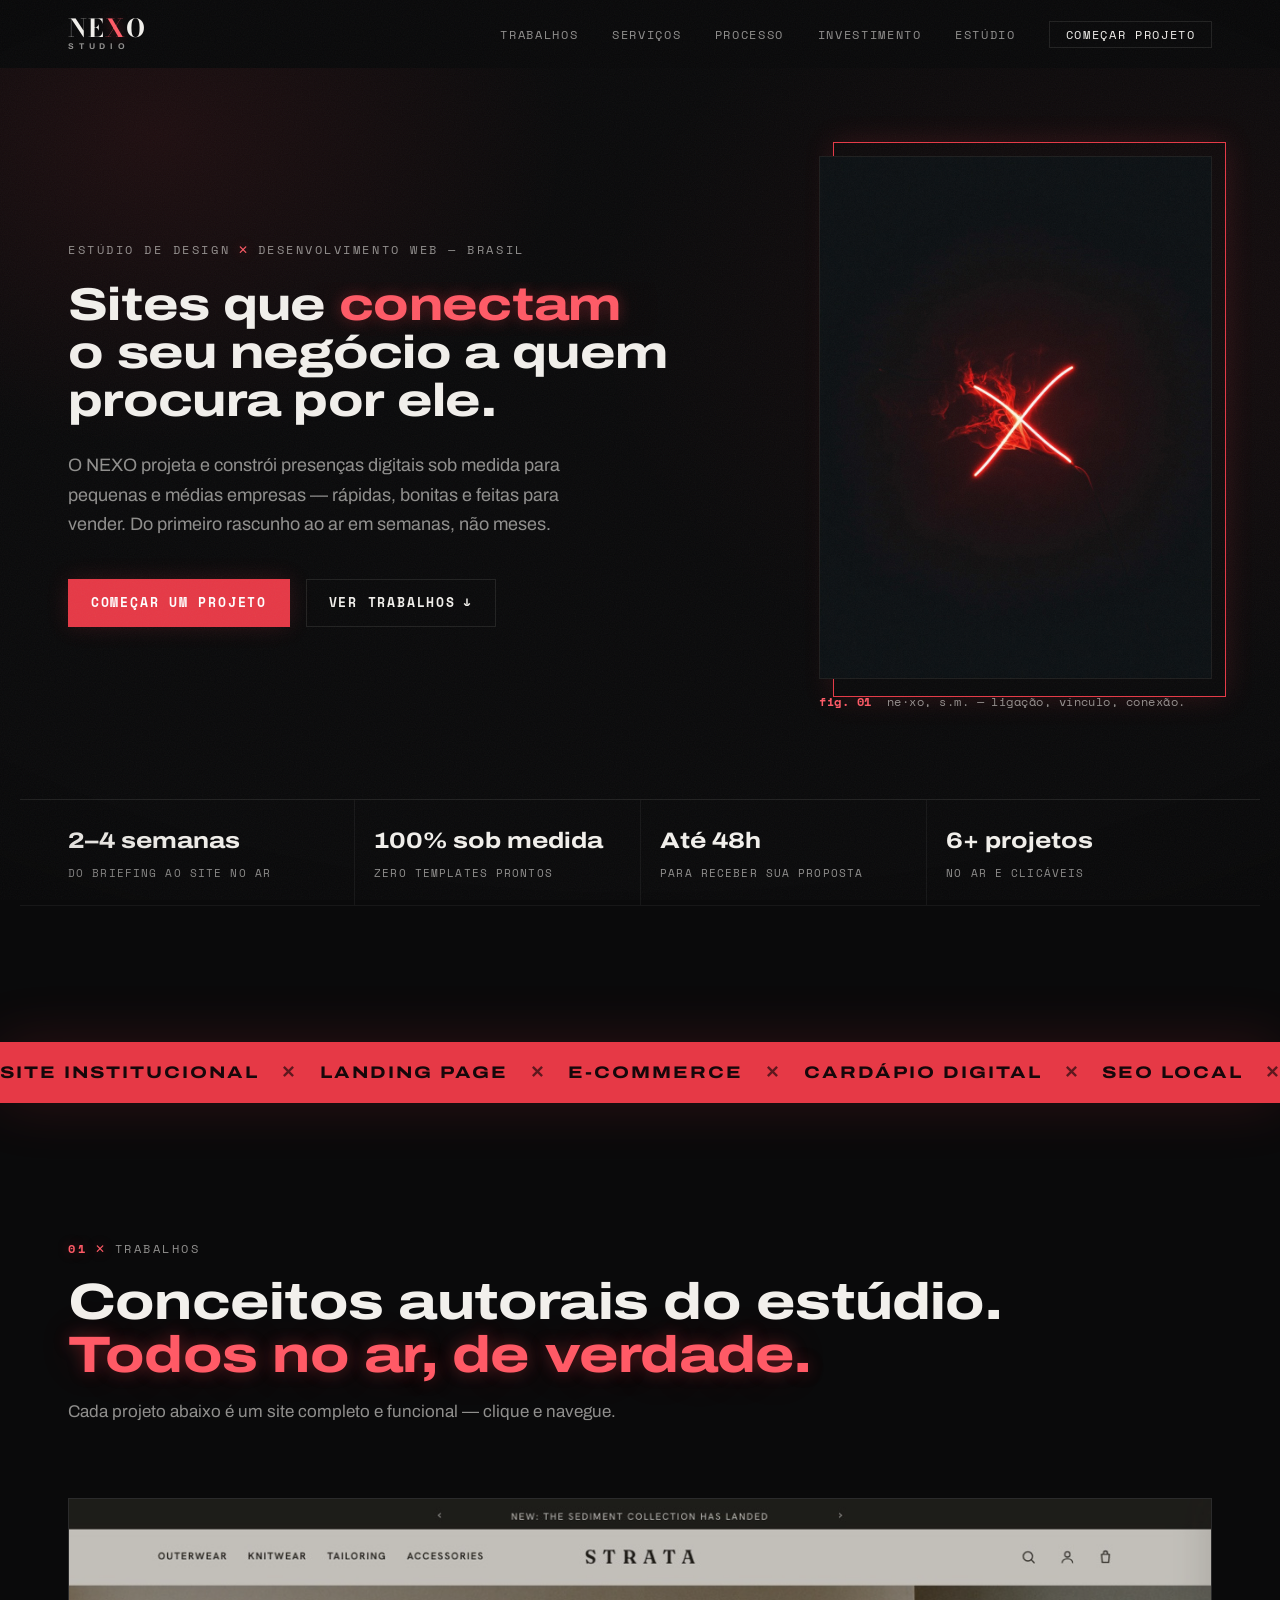
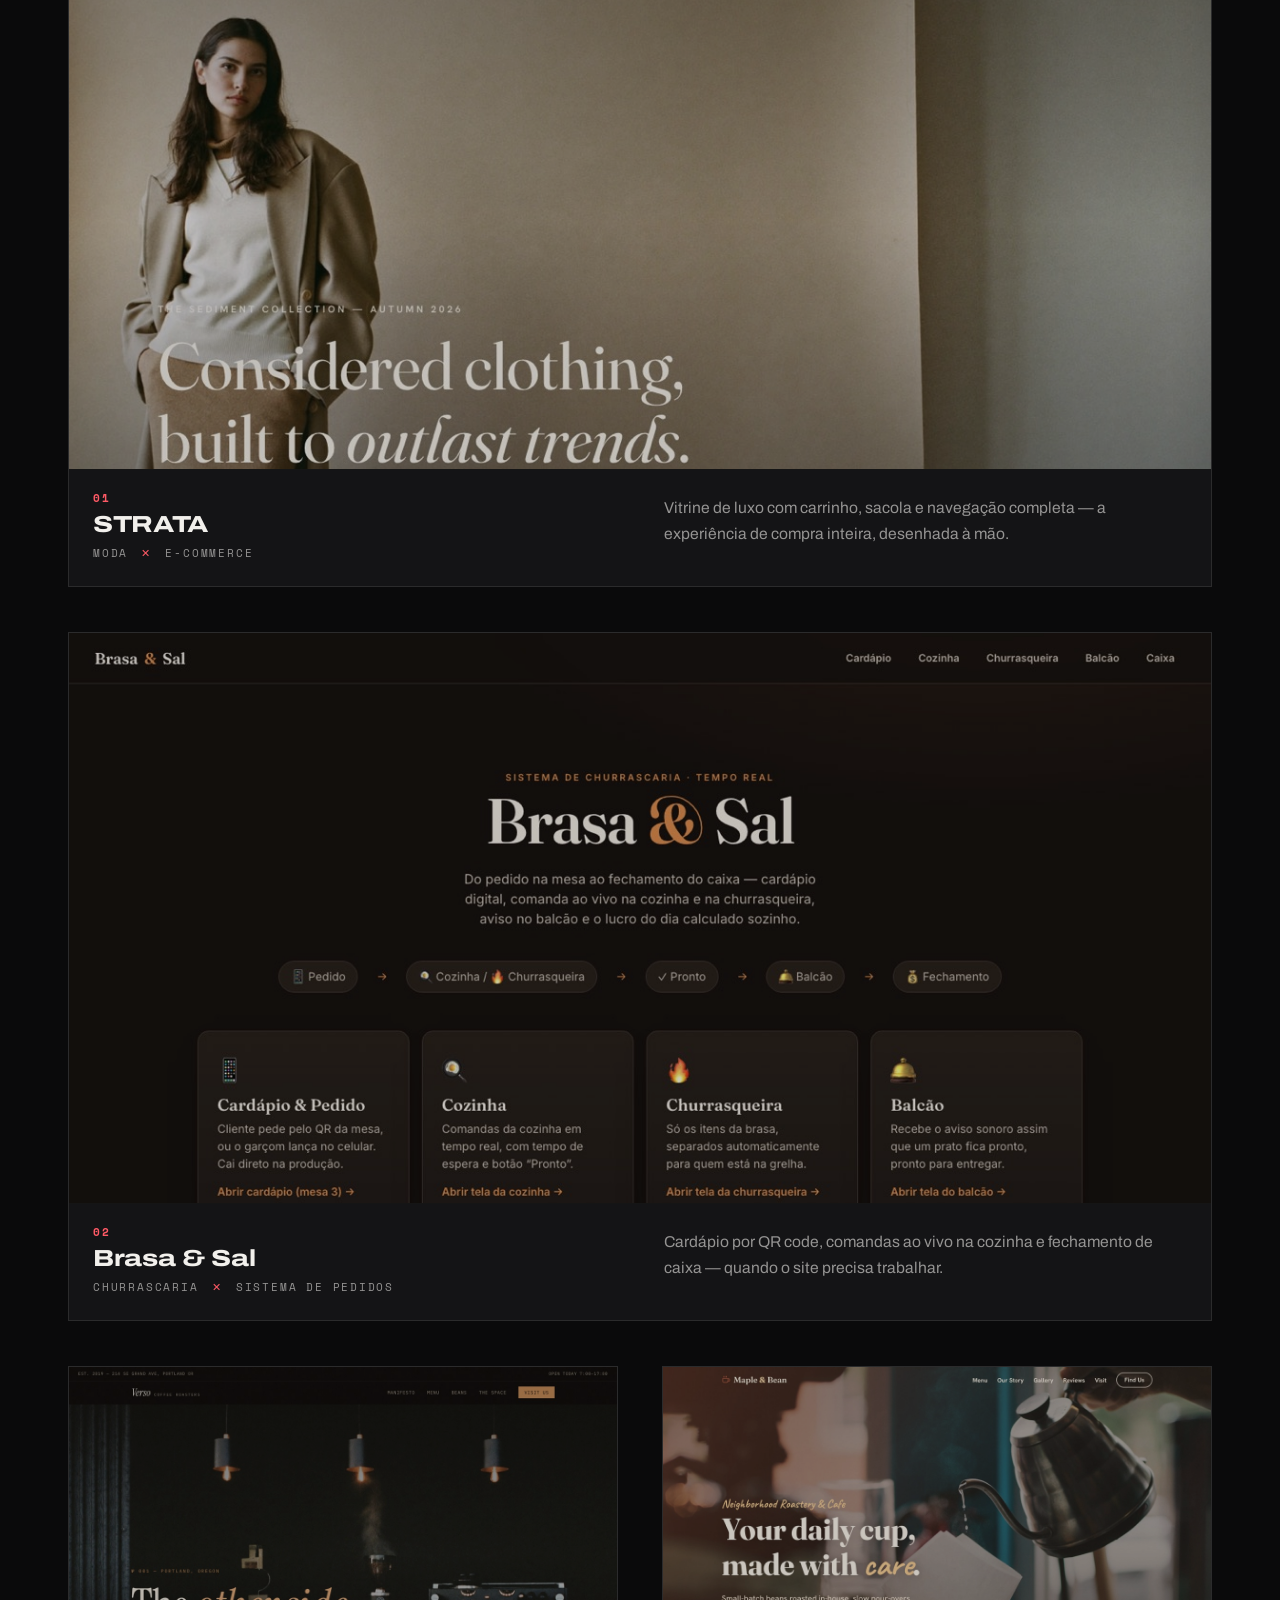
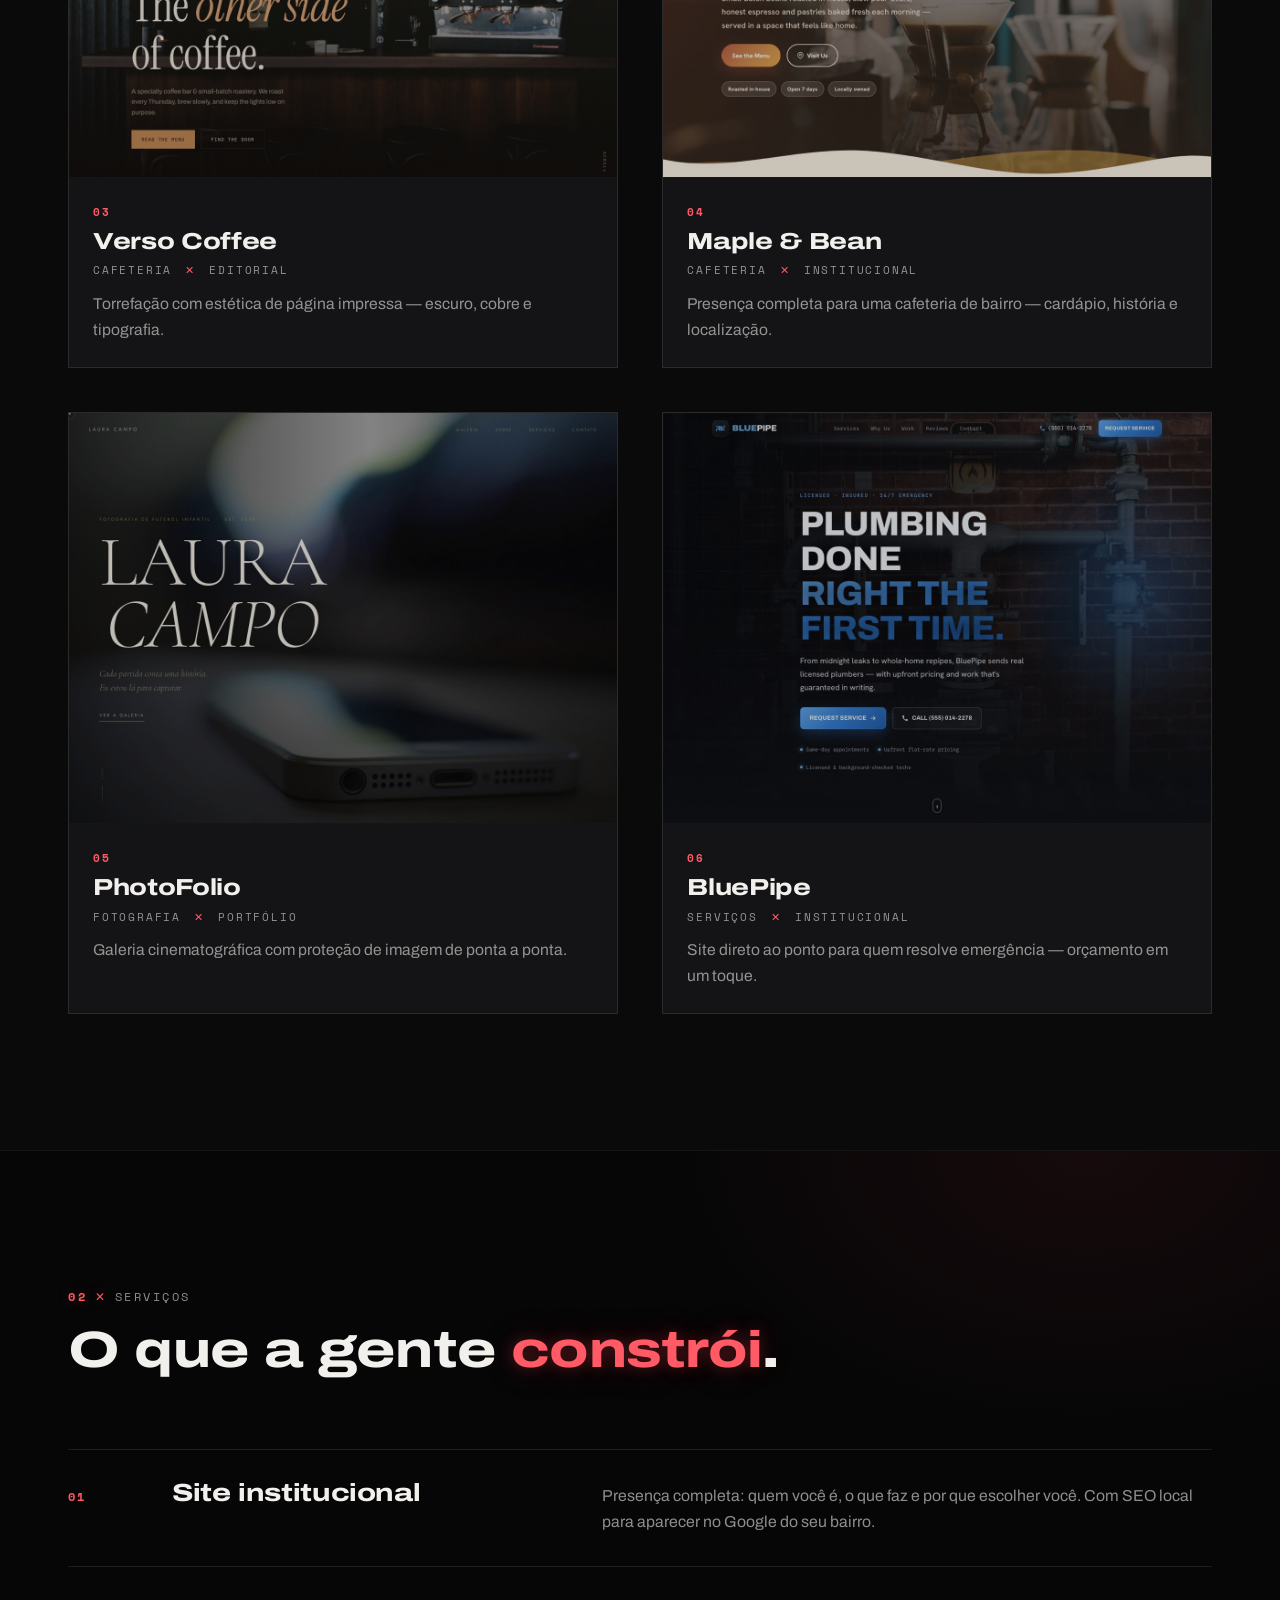
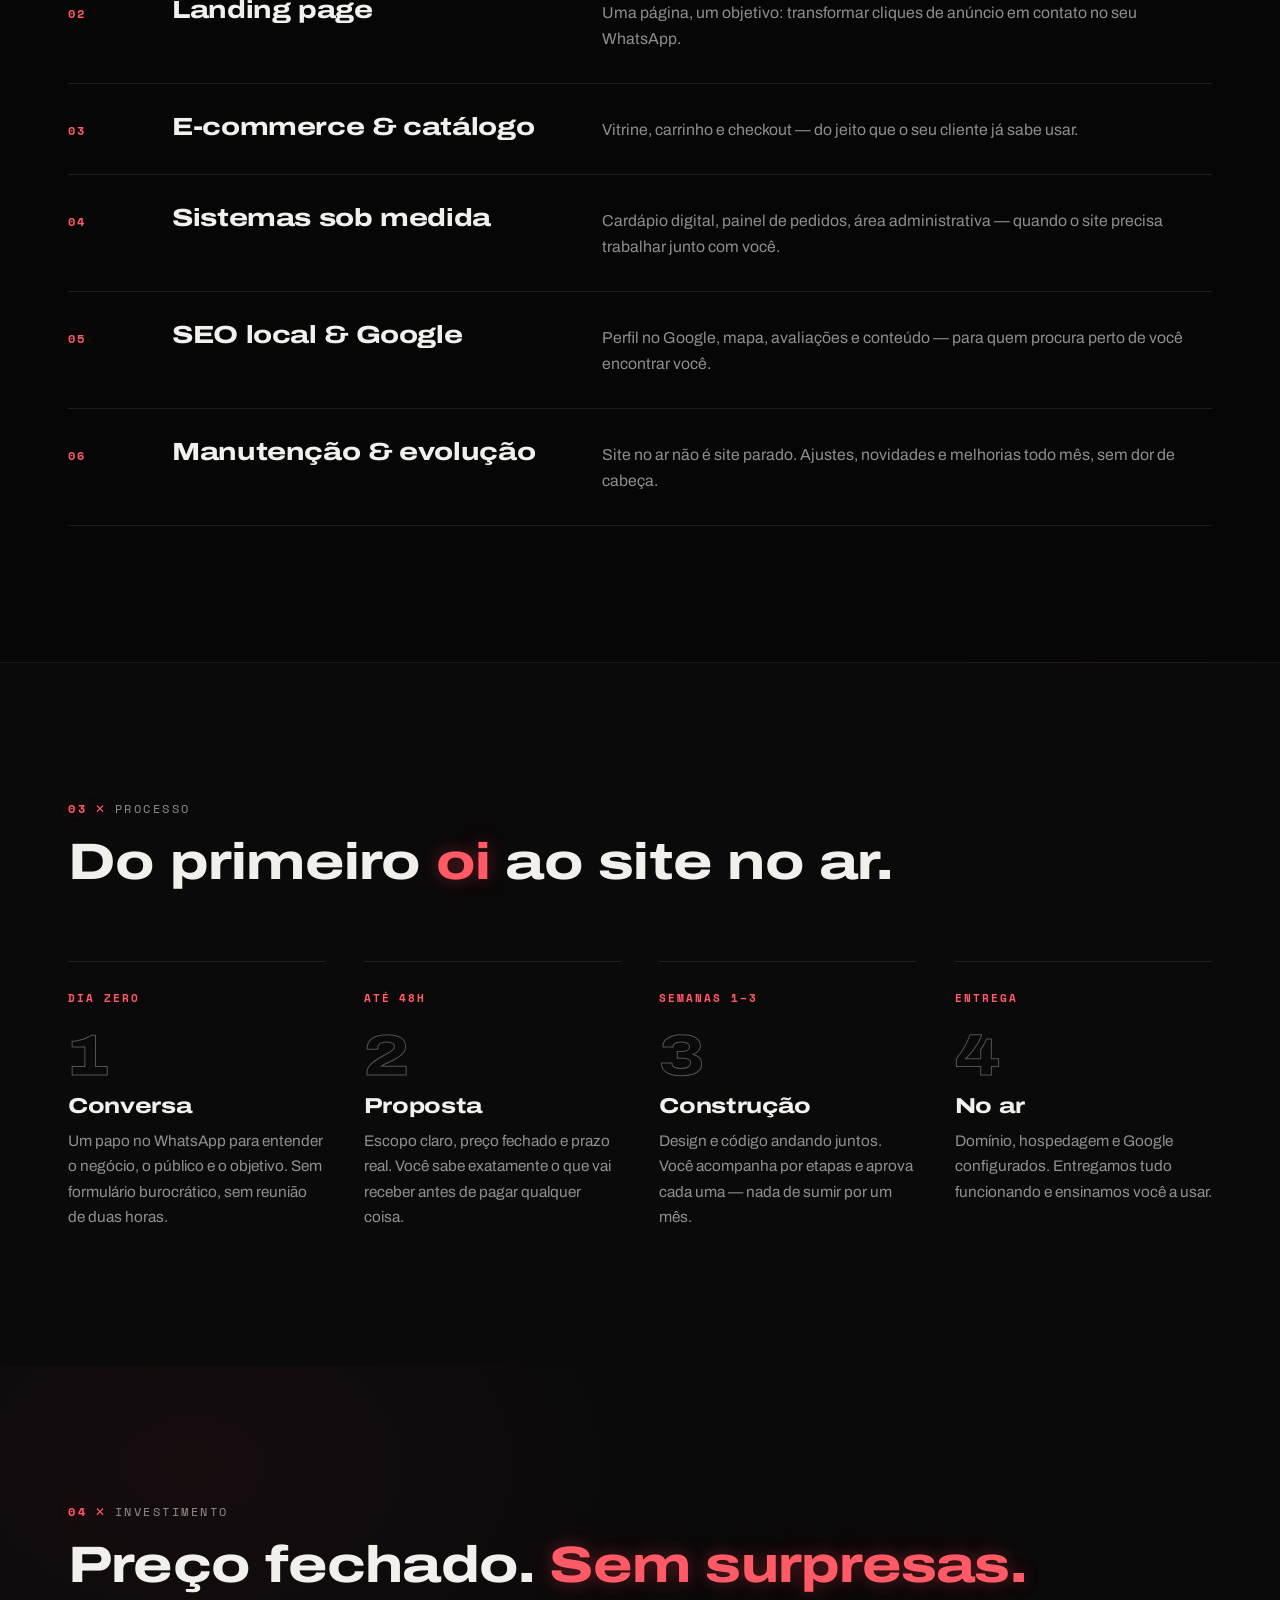
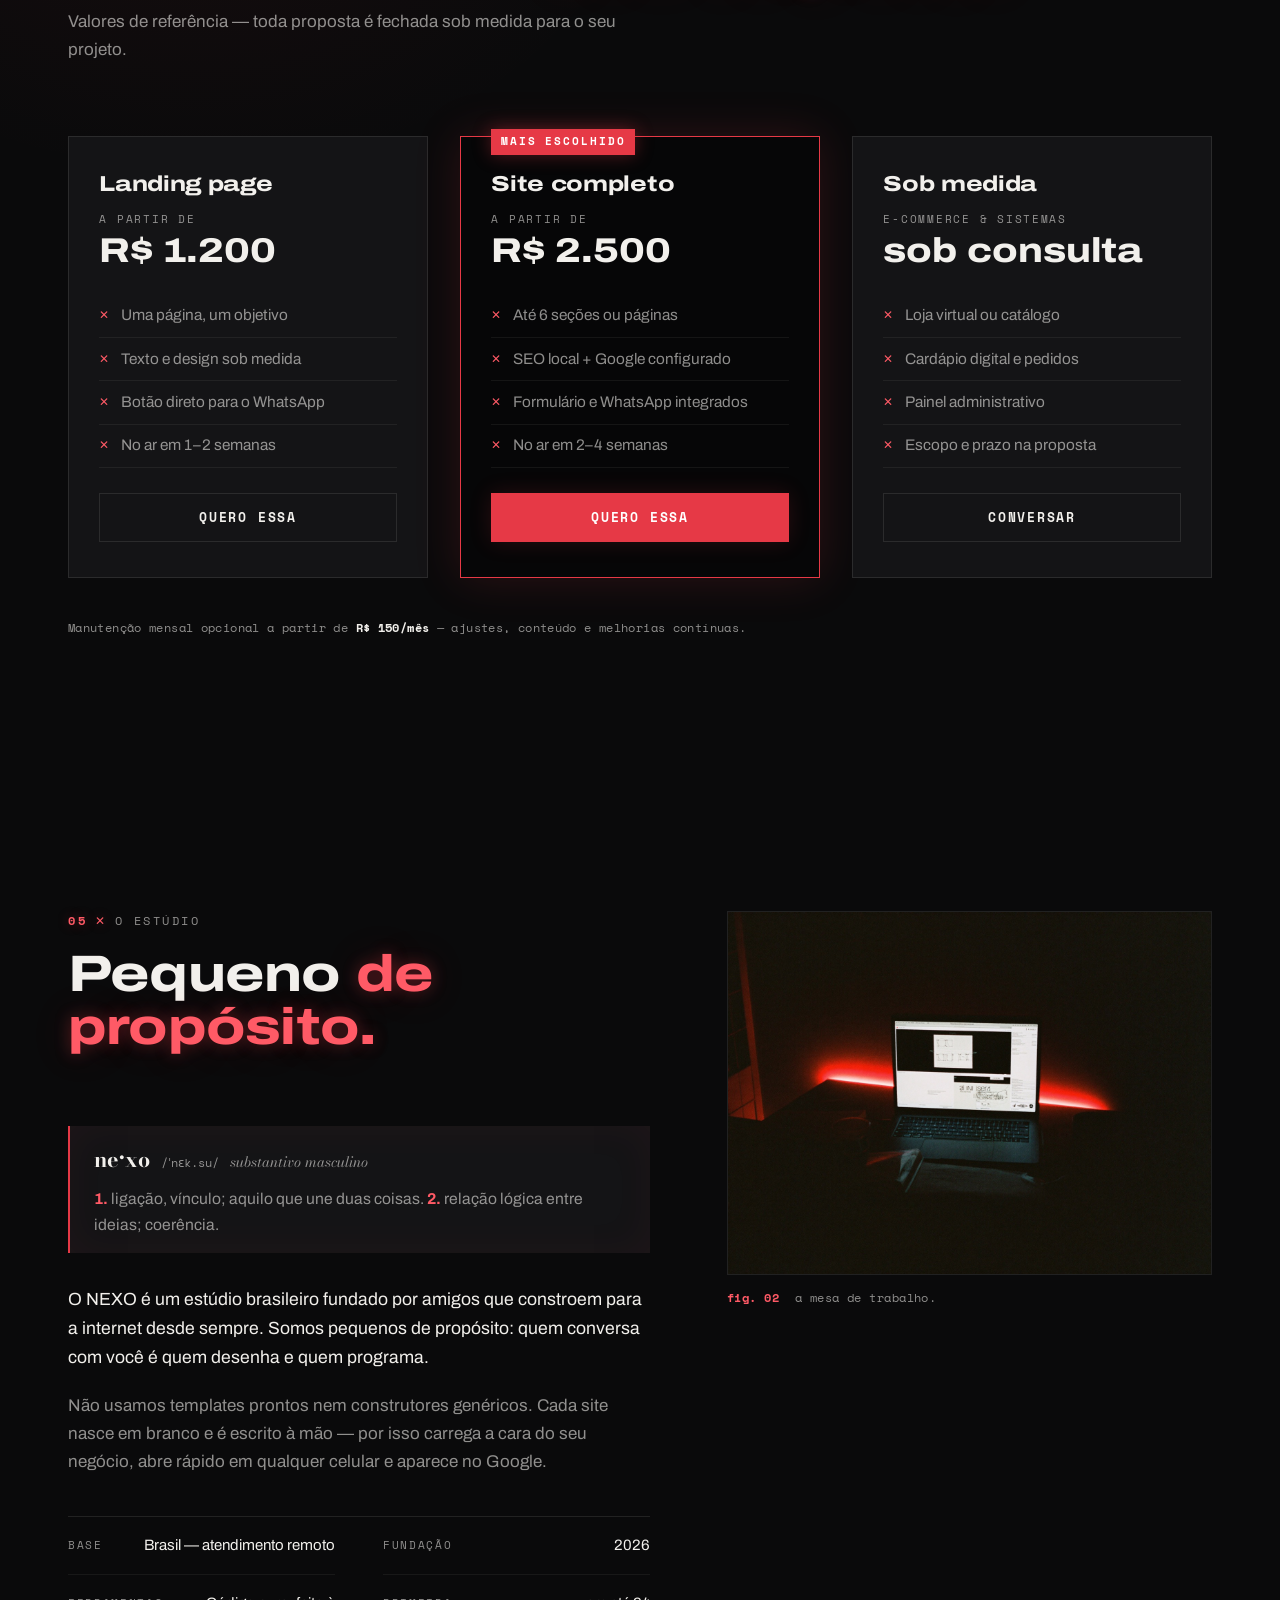
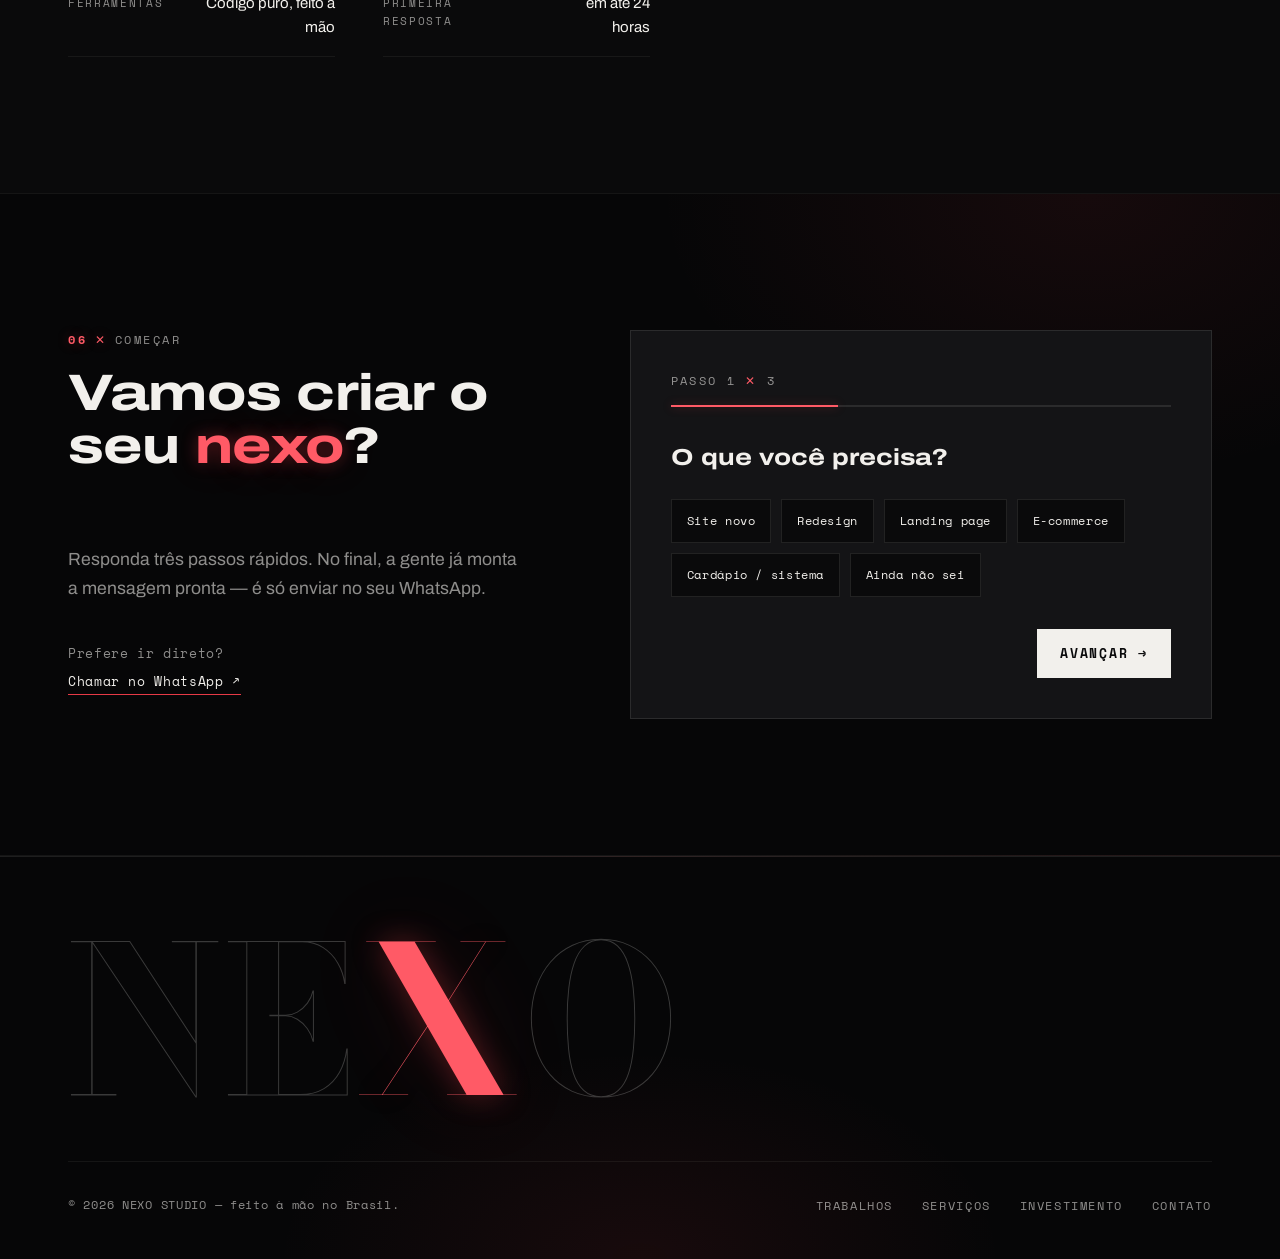
==== index.html @ 76b7eacf "Redesign: estúdio escuro cinematográfico Nova direção visual (feedback do sócio): sala escura onde o" ====
<!DOCTYPE html>
<html lang="pt-BR">
<head>
  <meta charset="UTF-8">
  <meta name="viewport" content="width=device-width, initial-scale=1.0">
  <title>NEXO STUDIO — Design &amp; Desenvolvimento Web sob medida</title>
  <meta name="description" content="O NEXO é um estúdio brasileiro de design e desenvolvimento web. Sites institucionais, landing pages, e-commerce e sistemas sob medida — rápidos, bonitos e feitos para vender.">
  <meta name="author" content="NEXO STUDIO">
  <meta name="robots" content="index, follow">
  <meta name="theme-color" content="#0a0a0b">
  <link rel="canonical" href="https://caiomsi.github.io/NEXO-Studio/">

  <!-- Open Graph -->
  <meta property="og:type" content="website">
  <meta property="og:site_name" content="NEXO STUDIO">
  <meta property="og:locale" content="pt_BR">
  <meta property="og:title" content="NEXO STUDIO — Design &amp; Desenvolvimento Web sob medida">
  <meta property="og:description" content="Sites que conectam o seu negócio a quem procura por ele. Institucional, landing pages, e-commerce e sistemas — do rascunho ao ar em semanas.">
  <meta property="og:url" content="https://caiomsi.github.io/NEXO-Studio/">
  <meta property="og:image" content="https://caiomsi.github.io/NEXO-Studio/images/nexo-og.jpg">
  <meta property="og:image:alt" content="NEXO STUDIO — wordmark com X vermelho luminoso sobre fundo preto">

  <!-- Twitter -->
  <meta name="twitter:card" content="summary_large_image">
  <meta name="twitter:title" content="NEXO STUDIO — Design &amp; Desenvolvimento Web sob medida">
  <meta name="twitter:description" content="Sites que conectam o seu negócio a quem procura por ele.">
  <meta name="twitter:image" content="https://caiomsi.github.io/NEXO-Studio/images/nexo-og.jpg">

  <link rel="icon" type="image/svg+xml" href="favicon.svg">

  <!-- Fonts: Archivo variável (display expandido + texto) + Space Mono (kickers) + Bodoni Moda (só a marca, ecoa o logo) -->
  <link rel="preconnect" href="https://fonts.googleapis.com">
  <link rel="preconnect" href="https://fonts.gstatic.com" crossorigin>
  <link href="https://fonts.googleapis.com/css2?family=Archivo:wdth,wght@62..125,300..800&family=Bodoni+Moda:ital,opsz,wght@0,6..96,700;1,6..96,700&family=Space+Mono:wght@400;700&display=swap" rel="stylesheet">

  <link rel="stylesheet" href="css/style.css">

  <script type="application/ld+json">
  {
    "@context": "https://schema.org",
    "@type": "ProfessionalService",
    "name": "NEXO STUDIO",
    "description": "Estúdio brasileiro de design e desenvolvimento web: sites institucionais, landing pages, e-commerce e sistemas sob medida.",
    "url": "https://caiomsi.github.io/NEXO-Studio/",
    "image": "https://caiomsi.github.io/NEXO-Studio/images/nexo-og.jpg",
    "areaServed": { "@type": "Country", "name": "Brasil" },
    "serviceType": ["Web design", "Desenvolvimento de sites", "Landing pages", "E-commerce", "SEO local"],
    "priceRange": "R$",
    "inLanguage": "pt-BR",
    "foundingDate": "2026"
  }
  </script>
</head>
<body id="top">

  <!-- ══════════ NAV ══════════ -->
  <header class="nav" id="nav">
    <div class="nav-inner">
      <a class="brand" href="#top" aria-label="NEXO STUDIO — voltar ao início">
        <span class="brand-word">NE<em>X</em>O</span>
        <span class="brand-sub">STUDIO</span>
      </a>
      <nav aria-label="Navegação principal">
        <button class="nav-toggle" id="nav-toggle" aria-expanded="false" aria-controls="nav-links" aria-label="Abrir menu">
          <span></span><span></span>
        </button>
        <ul class="nav-links" id="nav-links">
          <li><a href="#trabalhos">Trabalhos</a></li>
          <li><a href="#servicos">Serviços</a></li>
          <li><a href="#processo">Processo</a></li>
          <li><a href="#investimento">Investimento</a></li>
          <li><a href="#estudio">Estúdio</a></li>
          <li><a class="nav-cta" href="#contato">Começar projeto</a></li>
        </ul>
      </nav>
    </div>
  </header>

  <main>

    <!-- ══════════ HERO ══════════ -->
    <section class="hero">
      <div class="container hero-grid">
        <div class="hero-copy">
          <p class="kicker anim-kicker">Estúdio de design <span class="x">✕</span> desenvolvimento web — Brasil</p>
          <h1 class="hero-title">
            <span class="ht-line"><span class="ht-inner">Sites que <em class="hl">conectam</em></span></span>
            <span class="ht-line"><span class="ht-inner">o seu negócio a quem</span></span>
            <span class="ht-line"><span class="ht-inner">procura por ele.</span></span>
          </h1>
          <p class="hero-sub anim-rise">O NEXO projeta e constrói presenças digitais sob medida para pequenas e médias empresas — rápidas, bonitas e feitas para vender. Do primeiro rascunho ao ar em semanas, não meses.</p>
          <div class="hero-actions anim-rise anim-rise-2">
            <a class="btn btn-red" href="#contato">Começar um projeto</a>
            <a class="btn btn-ghost" href="#trabalhos">Ver trabalhos<span class="arr" aria-hidden="true">↓</span></a>
          </div>
        </div>
        <figure class="hero-fig" id="hero-fig">
          <img src="images/nexo-x-neon-escuro.jpg" alt="Dois filamentos de luz vermelha cruzados formando um X na escuridão" width="900" height="1200" fetchpriority="high">
          <figcaption><span class="fig-tag">fig. 01</span> ne·xo, s.m. — ligação, vínculo, conexão.</figcaption>
        </figure>
      </div>

      <dl class="spec container">
        <div><dt>2–4 semanas</dt><dd>do briefing ao site no ar</dd></div>
        <div><dt>100% sob medida</dt><dd>zero templates prontos</dd></div>
        <div><dt>Até 48h</dt><dd>para receber sua proposta</dd></div>
        <div><dt>6+ projetos</dt><dd>no ar e clicáveis</dd></div>
      </dl>
    </section>

    <!-- ══════════ MARQUEE ══════════ -->
    <div class="marquee" aria-hidden="true">
      <div class="marquee-track">
        <span>Site institucional <i>✕</i> Landing page <i>✕</i> E-commerce <i>✕</i> Cardápio digital <i>✕</i> SEO local <i>✕</i> Manutenção <i>✕</i> </span><span>Site institucional <i>✕</i> Landing page <i>✕</i> E-commerce <i>✕</i> Cardápio digital <i>✕</i> SEO local <i>✕</i> Manutenção <i>✕</i> </span>
      </div>
    </div>

    <!-- ══════════ 01 TRABALHOS ══════════ -->
    <section class="section" id="trabalhos">
      <div class="container">
        <header class="section-head reveal">
          <p class="kicker"><span class="k-num">01</span><span class="x">✕</span>Trabalhos</p>
          <h2>Conceitos autorais do estúdio.<br><em>Todos no ar, de verdade.</em></h2>
          <p class="section-sub">Cada projeto abaixo é um site completo e funcional — clique e navegue.</p>
        </header>

        <div class="work-grid">
          <a class="work-card is-wide reveal" href="https://caiomsi.github.io/STRATA/" target="_blank" rel="noopener">
            <figure><img src="images/work-strata.jpg" alt="Home do e-commerce STRATA: moda em tons de osso e areia" width="1200" height="900" loading="lazy"></figure>
            <div class="work-meta">
              <span class="work-idx">01</span>
              <h3>STRATA</h3>
              <p class="work-cat">Moda <i>✕</i> E-commerce</p>
              <p class="work-desc">Vitrine de luxo com carrinho, sacola e navegação completa — a experiência de compra inteira, desenhada à mão.</p>
              <span class="work-go" aria-hidden="true">Visitar ↗</span>
            </div>
          </a>

          <a class="work-card is-wide reveal" href="https://caiomsi.github.io/Brasa-e-Sal/" target="_blank" rel="noopener">
            <figure><img src="images/work-brasa-e-sal.jpg" alt="Sistema Brasa &amp; Sal: cardápio digital e painéis de cozinha em tempo real" width="1200" height="900" loading="lazy"></figure>
            <div class="work-meta">
              <span class="work-idx">02</span>
              <h3>Brasa &amp; Sal</h3>
              <p class="work-cat">Churrascaria <i>✕</i> Sistema de pedidos</p>
              <p class="work-desc">Cardápio por QR code, comandas ao vivo na cozinha e fechamento de caixa — quando o site precisa trabalhar.</p>
              <span class="work-go" aria-hidden="true">Visitar ↗</span>
            </div>
          </a>

          <a class="work-card reveal" href="https://caiomsi.github.io/Verso-Coffee/" target="_blank" rel="noopener">
            <figure><img src="images/work-verso-coffee.jpg" alt="Site editorial escuro da torrefação Verso Coffee" width="1200" height="900" loading="lazy"></figure>
            <div class="work-meta">
              <span class="work-idx">03</span>
              <h3>Verso Coffee</h3>
              <p class="work-cat">Cafeteria <i>✕</i> Editorial</p>
              <p class="work-desc">Torrefação com estética de página impressa — escuro, cobre e tipografia.</p>
              <span class="work-go" aria-hidden="true">Visitar ↗</span>
            </div>
          </a>

          <a class="work-card reveal" href="https://maplenbean.caiomsi.com" target="_blank" rel="noopener">
            <figure><img src="images/work-maple-and-bean.jpg" alt="Site acolhedor da cafeteria Maple &amp; Bean" width="1200" height="900" loading="lazy"></figure>
            <div class="work-meta">
              <span class="work-idx">04</span>
              <h3>Maple &amp; Bean</h3>
              <p class="work-cat">Cafeteria <i>✕</i> Institucional</p>
              <p class="work-desc">Presença completa para uma cafeteria de bairro — cardápio, história e localização.</p>
              <span class="work-go" aria-hidden="true">Visitar ↗</span>
            </div>
          </a>

          <a class="work-card reveal" href="https://caiomsi.github.io/PhotoFolio/" target="_blank" rel="noopener">
            <figure><img src="images/work-photofolio.jpg" alt="Portfólio cinematográfico escuro da fotógrafa Iris Vance" width="1200" height="900" loading="lazy"></figure>
            <div class="work-meta">
              <span class="work-idx">05</span>
              <h3>PhotoFolio</h3>
              <p class="work-cat">Fotografia <i>✕</i> Portfólio</p>
              <p class="work-desc">Galeria cinematográfica com proteção de imagem de ponta a ponta.</p>
              <span class="work-go" aria-hidden="true">Visitar ↗</span>
            </div>
          </a>

          <a class="work-card reveal" href="https://caiomsi.github.io/BluePipe-Plumbing/" target="_blank" rel="noopener">
            <figure><img src="images/work-bluepipe.jpg" alt="Site industrial da encanadora BluePipe Plumbing" width="1200" height="900" loading="lazy"></figure>
            <div class="work-meta">
              <span class="work-idx">06</span>
              <h3>BluePipe</h3>
              <p class="work-cat">Serviços <i>✕</i> Institucional</p>
              <p class="work-desc">Site direto ao ponto para quem resolve emergência — orçamento em um toque.</p>
              <span class="work-go" aria-hidden="true">Visitar ↗</span>
            </div>
          </a>
        </div>
      </div>
    </section>

    <!-- ══════════ 02 SERVIÇOS ══════════ -->
    <section class="section section-dark" id="servicos">
      <div class="container">
        <header class="section-head reveal">
          <p class="kicker"><span class="k-num">02</span><span class="x">✕</span>Serviços</p>
          <h2>O que a gente <em>constrói</em>.</h2>
        </header>

        <ol class="services-list">
          <li class="reveal">
            <span class="srv-num">01</span>
            <h3>Site institucional</h3>
            <p>Presença completa: quem você é, o que faz e por que escolher você. Com SEO local para aparecer no Google do seu bairro.</p>
          </li>
          <li class="reveal">
            <span class="srv-num">02</span>
            <h3>Landing page</h3>
            <p>Uma página, um objetivo: transformar cliques de anúncio em contato no seu WhatsApp.</p>
          </li>
          <li class="reveal">
            <span class="srv-num">03</span>
            <h3>E-commerce &amp; catálogo</h3>
            <p>Vitrine, carrinho e checkout — do jeito que o seu cliente já sabe usar.</p>
          </li>
          <li class="reveal">
            <span class="srv-num">04</span>
            <h3>Sistemas sob medida</h3>
            <p>Cardápio digital, painel de pedidos, área administrativa — quando o site precisa trabalhar junto com você.</p>
          </li>
          <li class="reveal">
            <span class="srv-num">05</span>
            <h3>SEO local &amp; Google</h3>
            <p>Perfil no Google, mapa, avaliações e conteúdo — para quem procura perto de você encontrar você.</p>
          </li>
          <li class="reveal">
            <span class="srv-num">06</span>
            <h3>Manutenção &amp; evolução</h3>
            <p>Site no ar não é site parado. Ajustes, novidades e melhorias todo mês, sem dor de cabeça.</p>
          </li>
        </ol>
      </div>
    </section>

    <!-- ══════════ 03 PROCESSO ══════════ -->
    <section class="section" id="processo">
      <div class="container">
        <header class="section-head reveal">
          <p class="kicker"><span class="k-num">03</span><span class="x">✕</span>Processo</p>
          <h2>Do primeiro <em>oi</em> ao site no ar.</h2>
        </header>

        <ol class="process-grid">
          <li class="reveal">
            <span class="step-when">Dia zero</span>
            <span class="step-num">1</span>
            <h3>Conversa</h3>
            <p>Um papo no WhatsApp para entender o negócio, o público e o objetivo. Sem formulário burocrático, sem reunião de duas horas.</p>
          </li>
          <li class="reveal">
            <span class="step-when">Até 48h</span>
            <span class="step-num">2</span>
            <h3>Proposta</h3>
            <p>Escopo claro, preço fechado e prazo real. Você sabe exatamente o que vai receber antes de pagar qualquer coisa.</p>
          </li>
          <li class="reveal">
            <span class="step-when">Semanas 1–3</span>
            <span class="step-num">3</span>
            <h3>Construção</h3>
            <p>Design e código andando juntos. Você acompanha por etapas e aprova cada uma — nada de sumir por um mês.</p>
          </li>
          <li class="reveal">
            <span class="step-when">Entrega</span>
            <span class="step-num">4</span>
            <h3>No ar</h3>
            <p>Domínio, hospedagem e Google configurados. Entregamos tudo funcionando e ensinamos você a usar.</p>
          </li>
        </ol>
      </div>
    </section>

    <!-- ══════════ 04 INVESTIMENTO ══════════ -->
    <section class="section section-tint" id="investimento">
      <div class="container">
        <header class="section-head reveal">
          <p class="kicker"><span class="k-num">04</span><span class="x">✕</span>Investimento</p>
          <h2>Preço fechado. <em>Sem surpresas.</em></h2>
          <p class="section-sub">Valores de referência — toda proposta é fechada sob medida para o seu projeto.</p>
        </header>

        <!-- PREÇOS PLACEHOLDER: ajustar valores reais antes de divulgar -->
        <div class="price-grid">
          <article class="price-card reveal">
            <h3>Landing page</h3>
            <p class="price"><span class="from">a partir de</span>R$ 1.200</p>
            <ul>
              <li>Uma página, um objetivo</li>
              <li>Texto e design sob medida</li>
              <li>Botão direto para o WhatsApp</li>
              <li>No ar em 1–2 semanas</li>
            </ul>
            <a class="btn btn-dark" href="#contato">Quero essa</a>
          </article>

          <article class="price-card is-featured reveal">
            <p class="flag">Mais escolhido</p>
            <h3>Site completo</h3>
            <p class="price"><span class="from">a partir de</span>R$ 2.500</p>
            <ul>
              <li>Até 6 seções ou páginas</li>
              <li>SEO local + Google configurado</li>
              <li>Formulário e WhatsApp integrados</li>
              <li>No ar em 2–4 semanas</li>
            </ul>
            <a class="btn btn-red" href="#contato">Quero essa</a>
          </article>

          <article class="price-card reveal">
            <h3>Sob medida</h3>
            <p class="price"><span class="from">e-commerce &amp; sistemas</span>sob consulta</p>
            <ul>
              <li>Loja virtual ou catálogo</li>
              <li>Cardápio digital e pedidos</li>
              <li>Painel administrativo</li>
              <li>Escopo e prazo na proposta</li>
            </ul>
            <a class="btn btn-dark" href="#contato">Conversar</a>
          </article>
        </div>

        <p class="price-note reveal">Manutenção mensal opcional a partir de <strong>R$ 150/mês</strong> — ajustes, conteúdo e melhorias contínuas.</p>
      </div>
    </section>

    <!-- ══════════ 05 ESTÚDIO ══════════ -->
    <section class="section" id="estudio">
      <div class="container studio-grid">
        <div class="studio-copy">
          <header class="section-head reveal">
            <p class="kicker"><span class="k-num">05</span><span class="x">✕</span>O estúdio</p>
            <h2>Pequeno <em>de propósito.</em></h2>
          </header>

          <div class="dict reveal">
            <p class="dict-head">ne·xo <span class="dict-ipa">/ˈnɛk.su/</span> <span class="dict-class">substantivo masculino</span></p>
            <p class="dict-def"><strong>1.</strong> ligação, vínculo; aquilo que une duas coisas. <strong>2.</strong> relação lógica entre ideias; coerência.</p>
          </div>

          <div class="studio-text reveal">
            <p>O NEXO é um estúdio brasileiro fundado por amigos que constroem para a internet desde sempre. Somos pequenos de propósito: quem conversa com você é quem desenha e quem programa.</p>
            <p>Não usamos templates prontos nem construtores genéricos. Cada site nasce em branco e é escrito à mão — por isso carrega a cara do seu negócio, abre rápido em qualquer celular e aparece no Google.</p>
          </div>

          <dl class="colophon reveal">
            <div><dt>Base</dt><dd>Brasil — atendimento remoto</dd></div>
            <div><dt>Fundação</dt><dd>2026</dd></div>
            <div><dt>Ferramentas</dt><dd>Código puro, feito à mão</dd></div>
            <div><dt>Primeira resposta</dt><dd>em até 24 horas</dd></div>
          </dl>
        </div>

        <figure class="studio-fig reveal">
          <img src="images/nexo-estudio-noite.jpg" alt="Mesa de trabalho à noite, iluminada pela tela do notebook e por uma luz vermelha ao fundo" width="1400" height="1050" loading="lazy">
          <figcaption><span class="fig-tag">fig. 02</span> a mesa de trabalho.</figcaption>
        </figure>
      </div>
    </section>

    <!-- ══════════ 06 CONTATO ══════════ -->
    <section class="section section-dark" id="contato">
      <div class="container contact-grid">
        <div class="contact-copy">
          <header class="section-head reveal">
            <p class="kicker"><span class="k-num">06</span><span class="x">✕</span>Começar</p>
            <h2>Vamos criar o seu <em>nexo</em>?</h2>
          </header>
          <p class="contact-lead reveal">Responda três passos rápidos. No final, a gente já monta a mensagem pronta — é só enviar no seu WhatsApp.</p>
          <p class="contact-alt reveal">Prefere ir direto?<br><a id="wa-direct" href="#" target="_blank" rel="noopener">Chamar no WhatsApp ↗</a></p>
        </div>

        <!-- Brief wizard -->
        <form class="wizard reveal" id="brief" novalidate>
          <div class="wiz-head">
            <p class="wiz-step-label" id="wiz-label" aria-live="polite">Passo <span id="wiz-current">1</span> <i>✕</i> 3</p>
            <div class="wiz-bar" aria-hidden="true"><span id="wiz-fill"></span></div>
          </div>

          <!-- Passo 1 -->
          <fieldset class="wiz-step is-active" data-step="1">
            <legend>O que você precisa?</legend>
            <div class="chips" data-field="projectType" data-required="true">
              <button type="button" class="chip" data-value="Site novo">Site novo</button>
              <button type="button" class="chip" data-value="Redesign de site">Redesign</button>
              <button type="button" class="chip" data-value="Landing page">Landing page</button>
              <button type="button" class="chip" data-value="E-commerce / loja">E-commerce</button>
              <button type="button" class="chip" data-value="Cardápio ou sistema">Cardápio / sistema</button>
              <button type="button" class="chip" data-value="Ainda não sei">Ainda não sei</button>
            </div>
            <p class="wiz-error" hidden>Escolha uma opção para continuar.</p>
          </fieldset>

          <!-- Passo 2 -->
          <fieldset class="wiz-step" data-step="2">
            <legend>Sobre o seu negócio</legend>

            <p class="wiz-q">Segmento</p>
            <div class="chips" data-field="segment" data-required="true">
              <button type="button" class="chip" data-value="Restaurante e comida">Restaurante &amp; comida</button>
              <button type="button" class="chip" data-value="Comércio e loja">Comércio &amp; loja</button>
              <button type="button" class="chip" data-value="Serviços">Serviços</button>
              <button type="button" class="chip" data-value="Saúde e beleza">Saúde &amp; beleza</button>
              <button type="button" class="chip" data-value="Outro">Outro</button>
            </div>

            <p class="wiz-q">Prazo</p>
            <div class="chips" data-field="deadline" data-required="true">
              <button type="button" class="chip" data-value="Para ontem">Para ontem</button>
              <button type="button" class="chip" data-value="Próximas semanas">Próximas semanas</button>
              <button type="button" class="chip" data-value="Sem pressa">Sem pressa</button>
            </div>

            <p class="wiz-q">Investimento</p>
            <div class="chips" data-field="budget" data-required="true">
              <button type="button" class="chip" data-value="Até R$ 1.500">Até R$ 1.500</button>
              <button type="button" class="chip" data-value="R$ 1.500 a 3.000">R$ 1.500–3.000</button>
              <button type="button" class="chip" data-value="Acima de R$ 3.000">R$ 3.000+</button>
              <button type="button" class="chip" data-value="Ainda não definido">Ainda não sei</button>
            </div>
            <p class="wiz-error" hidden>Escolha uma opção em cada grupo.</p>
          </fieldset>

          <!-- Passo 3 -->
          <fieldset class="wiz-step" data-step="3">
            <legend>Seus dados</legend>

            <div class="field">
              <label for="bf-name">Seu nome *</label>
              <input type="text" id="bf-name" name="name" autocomplete="name" required>
            </div>
            <div class="field">
              <label for="bf-business">Nome do negócio</label>
              <input type="text" id="bf-business" name="business" autocomplete="organization">
            </div>
            <div class="field-row">
              <div class="field">
                <label for="bf-email">E-mail *</label>
                <input type="email" id="bf-email" name="email" autocomplete="email" inputmode="email" required>
              </div>
              <div class="field">
                <label for="bf-whats">Seu WhatsApp</label>
                <input type="tel" id="bf-whats" name="whatsapp" autocomplete="tel" inputmode="tel" placeholder="(DDD) 90000-0000">
              </div>
            </div>
            <div class="field">
              <label for="bf-msg">Algo mais que a gente deva saber?</label>
              <textarea id="bf-msg" name="message" rows="3"></textarea>
            </div>

            <!-- honeypot -->
            <div class="hp-field" aria-hidden="true">
              <label for="bf-company">Empresa</label>
              <input type="text" id="bf-company" name="company" tabindex="-1" autocomplete="off">
            </div>
            <p class="wiz-error" hidden>Preencha seu nome e um e-mail válido.</p>
          </fieldset>

          <!-- Sucesso -->
          <div class="wiz-success" hidden>
            <p class="ok-mark" aria-hidden="true">✕</p>
            <h3>Brief recebido.</h3>
            <p class="ok-sub">Sua mensagem já está pronta — envie no WhatsApp para começar agora, ou aguarde nosso retorno em até 24h.</p>
            <pre class="wa-preview" id="wa-preview"></pre>
            <div class="wiz-actions">
              <a class="btn btn-red" id="wa-open" href="#" target="_blank" rel="noopener">Abrir no WhatsApp ↗</a>
              <button class="btn btn-ghost-light" type="button" id="wa-copy">Copiar mensagem</button>
            </div>
          </div>

          <div class="wiz-nav">
            <button type="button" class="btn btn-ghost-light" id="wiz-back" hidden>← Voltar</button>
            <button type="button" class="btn btn-light" id="wiz-next">Avançar →</button>
            <button type="submit" class="btn btn-red" id="wiz-send" hidden>Enviar &amp; gerar mensagem</button>
          </div>
          <p class="form-status" id="form-status" role="status" aria-live="polite" hidden></p>
        </form>
      </div>
    </section>
  </main>

  <!-- ══════════ FOOTER ══════════ -->
  <footer class="footer">
    <div class="container">
      <p class="footer-word" aria-hidden="true">NE<em>X</em>O</p>
      <div class="footer-row">
        <p class="footer-copy">© <span id="year">2026</span> NEXO STUDIO — feito à mão no Brasil.</p>
        <nav aria-label="Rodapé">
          <ul class="footer-links">
            <li><a href="#trabalhos">Trabalhos</a></li>
            <li><a href="#servicos">Serviços</a></li>
            <li><a href="#investimento">Investimento</a></li>
            <li><a href="#contato">Contato</a></li>
          </ul>
        </nav>
      </div>
    </div>
  </footer>

  <!-- WhatsApp flutuante -->
  <a class="wa-float" id="wa-float" href="#" target="_blank" rel="noopener" aria-label="Conversar no WhatsApp">
    <svg viewBox="0 0 24 24" width="26" height="26" fill="currentColor" aria-hidden="true"><path d="M12.04 2c-5.46 0-9.9 4.44-9.9 9.9 0 1.75.46 3.45 1.32 4.95L2 22l5.3-1.39c1.45.79 3.08 1.21 4.74 1.21 5.46 0 9.9-4.44 9.9-9.9S17.5 2 12.04 2zm0 18.03c-1.48 0-2.93-.4-4.2-1.15l-.3-.18-3.12.82.83-3.04-.2-.31a8.26 8.26 0 0 1-1.26-4.38c0-4.54 3.7-8.24 8.25-8.24 4.54 0 8.24 3.7 8.24 8.24 0 4.55-3.7 8.24-8.24 8.24zm4.52-6.16c-.25-.13-1.47-.72-1.69-.81-.23-.08-.39-.12-.56.13-.16.24-.64.8-.78.97-.14.16-.29.18-.54.06-.25-.13-1.05-.39-2-1.23-.73-.66-1.23-1.47-1.38-1.72-.14-.25-.01-.38.11-.51.11-.11.25-.29.37-.43.12-.14.16-.25.25-.41.08-.17.04-.31-.02-.43-.06-.13-.56-1.34-.76-1.84-.2-.48-.41-.42-.56-.43h-.48c-.17 0-.43.06-.66.31-.22.25-.86.85-.86 2.07 0 1.22.89 2.4 1.01 2.56.12.17 1.75 2.67 4.23 3.74.59.26 1.05.41 1.41.52.59.19 1.13.16 1.56.1.48-.07 1.47-.6 1.67-1.18.21-.58.21-1.07.15-1.18-.06-.1-.23-.16-.48-.29z"/></svg>
  </a>

  <script src="js/main.js"></script>
</body>
</html>
---- css/style.css ----
/* ═══════════════════════════════════════════════════════════════
   NEXO STUDIO — estúdio escuro cinematográfico.
   Conceito: o nexo é onde a luz acende. Vermelho = eletricidade;
   tudo que é vermelho brilha, tudo que brilha é conexão.
   Display Archivo expandido ✕ Space Mono ✕ Bodoni Moda (só a marca)
   ═══════════════════════════════════════════════════════════════ */

:root{
  color-scheme:dark;
  /* A sala escura */
  --bg:#0a0a0b;
  --bg-raise:#141416;
  --bg-deep:#060607;
  /* Luz */
  --ink:#f2f0ec;
  --soft:rgba(242,240,236,.58);
  --line:rgba(242,240,236,.10);
  --line-faint:rgba(242,240,236,.06);
  /* O X elétrico */
  --red:#e63946;
  --red-deep:#c22633;
  --red-bright:#ff5a66;
  --glow:rgba(230,57,70,.35);
  --glow-soft:rgba(230,57,70,.16);
  /* aliases das seções antigas (site inteiro agora é escuro) */
  --paper-on-dark:var(--ink);
  --soft-on-dark:var(--soft);
  --line-on-dark:var(--line);
  --ink-soft:var(--soft);
  /* Tipos */
  --font-display:'Archivo', system-ui, sans-serif;
  --font-body:'Archivo', system-ui, sans-serif;
  --font-brand:'Bodoni Moda', 'Didot', Georgia, serif;
  --font-mono:'Space Mono', ui-monospace, monospace;
  /* Estrutura */
  --maxw:1240px;
  --gutter:clamp(1.25rem, 4vw, 3rem);
  --section-pad:clamp(5rem, 11vw, 8.5rem);
}

/* ── Reset ── */
*,*::before,*::after{box-sizing:border-box;margin:0;padding:0}
html{scroll-behavior:smooth}
@media (prefers-reduced-motion:reduce){html{scroll-behavior:auto}}
body{
  font-family:var(--font-body);
  font-size:1.0625rem;
  line-height:1.65;
  color:var(--ink);
  background:var(--bg);
  -webkit-font-smoothing:antialiased;
  overflow-x:hidden;
}
img{display:block;max-width:100%;height:auto}
[hidden]{display:none!important}
a{color:inherit;text-decoration:none}
button{font:inherit;color:inherit;background:none;border:none;cursor:pointer}
::selection{background:var(--red);color:#fff}
:focus-visible{outline:2px solid var(--red-bright);outline-offset:3px}

::-webkit-scrollbar{width:10px}
::-webkit-scrollbar-track{background:var(--bg-deep)}
::-webkit-scrollbar-thumb{background:#26262a;border-radius:0}
::-webkit-scrollbar-thumb:hover{background:var(--red-deep)}

.container{max-width:var(--maxw);margin-inline:auto;padding-inline:var(--gutter)}

main,.nav,.footer{position:relative;z-index:1}

/* ── Atmosfera: granulado de filme + vinheta ── */
body::before{
  content:'';position:fixed;inset:0;z-index:100;pointer-events:none;
  opacity:.045;
  background-image:url("data:image/svg+xml;utf8,<svg xmlns='http://www.w3.org/2000/svg' width='160' height='160'><filter id='n'><feTurbulence type='fractalNoise' baseFrequency='0.85' numOctaves='2' stitchTiles='stitch'/></filter><rect width='100%25' height='100%25' filter='url(%23n)'/></svg>");
}
body::after{
  content:'';position:fixed;inset:0;z-index:99;pointer-events:none;
  background:radial-gradient(ellipse 120% 90% at 50% 45%, transparent 60%, rgba(0,0,0,.42) 100%);
}

/* ── Tipografia base ── */
h1,h2,h3{
  font-family:var(--font-display);
  font-stretch:125%;
  font-weight:760;
  line-height:1.04;
  letter-spacing:-.015em;
}
/* vermelho é luz: todo destaque brilha */
h1 em,h2 em{
  font-style:normal;color:var(--red-bright);
  text-shadow:0 0 16px var(--glow),0 0 44px var(--glow-soft);
}
h2{font-size:clamp(2rem,4.4vw,3.2rem)}

.kicker{
  font-family:var(--font-mono);
  font-size:.72rem;
  letter-spacing:.22em;
  text-transform:uppercase;
  color:var(--soft);
  display:flex;align-items:center;gap:.65em;
}
.kicker .x,.kicker .k-num{color:var(--red-bright);text-shadow:0 0 12px var(--glow)}
.kicker .k-num{font-weight:700}

.section{padding-block:var(--section-pad)}
.section-head{margin-bottom:clamp(2.5rem,6vw,4.5rem)}
.section-head h2{margin-top:1.1rem;max-width:20em}
.section-sub{margin-top:1rem;color:var(--soft);max-width:34em}

/* ── Botões ── */
.btn{
  display:inline-flex;align-items:center;gap:.6em;
  font-family:var(--font-mono);font-size:.8rem;font-weight:700;
  letter-spacing:.14em;text-transform:uppercase;
  padding:1em 1.7em;border:1px solid var(--line);
  transition:transform .2s ease, background .2s ease, color .2s ease,
             border-color .2s ease, box-shadow .25s ease;
  cursor:pointer;
}
.btn:hover{transform:translateY(-2px)}
.btn-red{
  background:var(--red);border-color:var(--red);color:#fff;
  box-shadow:0 0 22px var(--glow-soft);
}
.btn-red:hover{background:var(--red-deep);border-color:var(--red-deep);box-shadow:0 4px 34px var(--glow)}
.btn-dark{background:transparent;border-color:var(--line);color:var(--ink)}
.btn-dark:hover{border-color:var(--red);color:var(--red-bright);box-shadow:0 0 22px var(--glow-soft)}
.btn-ghost{background:transparent;color:var(--ink)}
.btn-ghost:hover{border-color:var(--red);color:var(--red-bright)}
.btn-light{background:var(--ink);border-color:var(--ink);color:var(--bg)}
.btn-light:hover{background:#fff;border-color:#fff}
.btn-ghost-light{background:transparent;border-color:var(--line);color:var(--ink)}
.btn-ghost-light:hover{border-color:var(--ink)}
.btn .arr{transition:transform .2s ease}
.btn:hover .arr{transform:translateY(3px)}

/* ── Nav ── */
.nav{
  position:sticky;top:0;z-index:50;
  background:rgba(10,10,11,.78);
  -webkit-backdrop-filter:blur(12px);backdrop-filter:blur(12px);
  border-bottom:1px solid transparent;
  transition:border-color .3s ease;
}
.nav.scrolled{border-bottom-color:var(--line)}
.nav-inner{
  max-width:var(--maxw);margin-inline:auto;padding:1rem var(--gutter);
  display:flex;align-items:center;justify-content:space-between;gap:2rem;
}
.brand{display:flex;flex-direction:column;line-height:1}
.brand-word{
  font-family:var(--font-brand);font-weight:700;font-size:1.55rem;
  letter-spacing:.04em;color:var(--ink);
}
.brand-word em{
  font-style:normal;color:var(--red-bright);
  text-shadow:0 0 12px var(--glow);
}
.brand-sub{
  font-family:var(--font-body);font-weight:700;font-size:.52rem;
  letter-spacing:.58em;margin-top:.28em;color:var(--soft);
}
.nav-links{display:flex;align-items:center;gap:2.1rem;list-style:none}
.nav-links a{
  font-family:var(--font-mono);font-size:.74rem;letter-spacing:.14em;text-transform:uppercase;
  position:relative;padding-block:.35em;color:var(--soft);
  transition:color .2s ease;
}
.nav-links a:hover{color:var(--ink)}
.nav-links a:not(.nav-cta)::after{
  content:'';position:absolute;left:0;bottom:0;width:100%;height:1px;
  background:var(--red-bright);box-shadow:0 0 8px var(--glow);
  transform:scaleX(0);transform-origin:left;
  transition:transform .25s ease;
}
.nav-links a:not(.nav-cta):hover::after,
.nav-links a.is-active::after{transform:scaleX(1)}
.nav-links a.is-active{color:var(--ink)}
.nav-cta{border:1px solid var(--line);padding:.7em 1.3em;color:var(--ink);transition:all .2s ease}
.nav-cta:hover{background:var(--red);border-color:var(--red);color:#fff;box-shadow:0 0 20px var(--glow-soft)}
.nav-toggle{display:none;flex-direction:column;gap:6px;padding:.5rem}
.nav-toggle span{width:26px;height:2px;background:var(--ink);transition:transform .25s ease,opacity .25s ease}

/* ── Hero ── */
.hero{
  padding-top:clamp(3rem,7vw,5.5rem);overflow-x:clip;
  background:
    radial-gradient(640px 480px at 12% 8%, rgba(230,57,70,.09), transparent 65%),
    radial-gradient(900px 640px at 88% 30%, rgba(230,57,70,.05), transparent 60%);
}
.hero-grid{
  display:grid;grid-template-columns:minmax(0,7fr) minmax(0,4fr);
  gap:clamp(2rem,5vw,4.5rem);align-items:center;
}
.hero-title{
  font-size:clamp(1.9rem,3.6vw,3.05rem);
  margin-top:1.4rem;
}
.ht-line{display:block;overflow:hidden;padding-bottom:.14em;margin-bottom:-.14em}
.ht-inner{display:block;text-wrap:balance}
/* a palavra-neon: estado final = acesa */
.hl{
  position:relative;display:inline-block;font-style:normal;
  color:var(--red-bright);
  text-shadow:0 0 14px var(--glow),0 0 42px var(--glow-soft),0 0 90px var(--glow-soft);
}
.hero-sub{margin-top:1.6rem;color:var(--soft);font-size:1.125rem;max-width:30em}
.hero-actions{margin-top:2.4rem;display:flex;gap:1rem;flex-wrap:wrap}
.hero-fig{position:relative}
.hero-fig img{border:1px solid var(--line);position:relative;z-index:1;background:var(--bg-deep)}
.hero-fig::before{
  content:'';position:absolute;z-index:0;
  top:-14px;right:-14px;bottom:14px;left:14px;
  border:1px solid var(--red);
  box-shadow:0 0 28px var(--glow-soft);
}

/* Entrada do hero — coreografia de carregamento */
@media (prefers-reduced-motion:no-preference){
  .anim-kicker{opacity:0;transform:translateY(14px);animation:heroRise .8s cubic-bezier(.16,1,.3,1) .1s forwards}
  .ht-inner{transform:translateY(120%);animation:htRise .95s cubic-bezier(.16,1,.3,1) forwards}
  .ht-line:nth-child(1) .ht-inner{animation-delay:.22s}
  .ht-line:nth-child(2) .ht-inner{animation-delay:.34s}
  .ht-line:nth-child(3) .ht-inner{animation-delay:.46s}
  .anim-rise{opacity:0;transform:translateY(18px);animation:heroRise .9s cubic-bezier(.16,1,.3,1) .75s forwards}
  .anim-rise-2{animation-delay:.9s}
  .hero-fig{clip-path:inset(-40px -40px 100% -40px);animation:heroWipe 1.1s cubic-bezier(.6,.05,.2,1) .5s forwards}
  .hero-fig img{transform:scale(1.12);animation:heroSettle 1.7s cubic-bezier(.16,1,.3,1) .5s forwards}
  .hero-fig::before{opacity:0;animation:heroFrame .8s ease 1.35s forwards}
  .hero-fig figcaption{opacity:0;animation:heroRise .7s ease 1.5s forwards}
  /* o neon liga: pisca irregular e estabiliza */
  .hl{animation:neonFlicker 1.5s linear 1.05s both}
  .nav-inner{opacity:0;animation:heroRise .7s ease .05s forwards}
  .spec{opacity:0;animation:heroRise .9s cubic-bezier(.16,1,.3,1) 1.15s forwards}
}
@keyframes heroRise{to{opacity:1;transform:translateY(0)}}
@keyframes htRise{to{transform:translateY(0)}}
@keyframes heroWipe{to{clip-path:inset(-40px -40px -40px -40px)}}
@keyframes heroSettle{to{transform:scale(1)}}
@keyframes heroFrame{to{opacity:1}}
@keyframes neonFlicker{
  0%,7%{color:rgba(230,57,70,.28);text-shadow:none}
  8%,10%{color:var(--red-bright);text-shadow:0 0 14px var(--glow),0 0 42px var(--glow-soft)}
  11%,15%{color:rgba(230,57,70,.28);text-shadow:none}
  16%,23%{color:var(--red-bright);text-shadow:0 0 14px var(--glow),0 0 42px var(--glow-soft)}
  24%,29%{color:rgba(230,57,70,.4);text-shadow:0 0 8px var(--glow-soft)}
  30%,100%{color:var(--red-bright);text-shadow:0 0 14px var(--glow),0 0 42px var(--glow-soft),0 0 90px var(--glow-soft)}
}
.hero-fig figcaption,.studio-fig figcaption{
  font-family:var(--font-mono);font-size:.72rem;color:var(--soft);
  margin-top:.8rem;letter-spacing:.04em;
}
.fig-tag{color:var(--red-bright);font-weight:700;margin-right:.7em}

.spec{
  margin-top:clamp(3.5rem,7vw,5.5rem);
  display:grid;grid-template-columns:repeat(4,1fr);
  border-top:1px solid var(--line);border-bottom:1px solid var(--line-faint);
}
.spec>div{padding:1.4rem 1.2rem 1.4rem 0;border-left:1px solid var(--line-faint)}
.spec>div:first-child{border-left:none}
.spec>div{padding-left:1.2rem}
.spec>div:first-child{padding-left:0}
.spec dt{font-family:var(--font-display);font-stretch:120%;font-size:1.4rem;font-weight:740}
.spec dd{font-family:var(--font-mono);font-size:.7rem;letter-spacing:.1em;text-transform:uppercase;color:var(--soft);margin-top:.4em}

/* ── Marquee: a única faixa acesa da página ── */
.marquee{
  margin-top:var(--section-pad);
  background:var(--red);color:#16070a;
  overflow:hidden;white-space:nowrap;
  padding-block:1rem;
  box-shadow:0 0 60px var(--glow-soft);
}
.marquee-track{display:inline-flex;animation:marquee 28s linear infinite}
.marquee-track span{
  font-family:var(--font-display);font-stretch:125%;font-weight:740;
  font-size:1.05rem;letter-spacing:.12em;text-transform:uppercase;
}
.marquee-track i{font-style:normal;color:#16070a;font-family:var(--font-mono);margin-inline:.9em;opacity:.65}
@keyframes marquee{from{transform:translateX(0)}to{transform:translateX(-50%)}}
@media (prefers-reduced-motion:reduce){.marquee-track{animation:none}}

/* ── Trabalhos: telas acesas numa sala escura ── */
.work-grid{
  display:grid;grid-template-columns:1fr 1fr;
  gap:clamp(1.5rem,3.5vw,3rem);
}
.work-card{
  display:block;
  background:var(--bg-raise);border:1px solid var(--line);
  padding-bottom:1.5rem;
  transition:transform .35s cubic-bezier(.2,.6,.2,1),border-color .35s ease,box-shadow .35s ease;
}
.work-card figure{
  overflow:hidden;border-bottom:1px solid var(--line-faint);
  aspect-ratio:4/3;background:var(--bg-deep);
}
.work-card img{
  width:100%;height:100%;object-fit:cover;object-position:top;
  filter:brightness(.8) saturate(.85);
  transition:transform .6s cubic-bezier(.2,.6,.2,1),filter .45s ease;
}
.work-card:hover{
  transform:translateY(-5px);
  border-color:rgba(230,57,70,.6);
  box-shadow:0 14px 48px rgba(0,0,0,.5),0 0 36px var(--glow-soft);
}
.work-card:hover img{transform:scale(1.03);filter:brightness(1) saturate(1)}
.work-meta{padding:1.2rem 1.5rem 0;position:relative}
.work-idx{
  font-family:var(--font-mono);font-size:.7rem;color:var(--red-bright);
  letter-spacing:.15em;font-weight:700;
}
.work-card h3{font-size:1.45rem;margin-top:.3rem}
.work-cat{
  font-family:var(--font-mono);font-size:.7rem;letter-spacing:.16em;
  text-transform:uppercase;color:var(--soft);margin-top:.45rem;
}
.work-cat i{font-style:normal;color:var(--red-bright);margin-inline:.4em}
.work-desc{margin-top:.7rem;color:var(--soft);max-width:36em;font-size:.98rem}
.work-go{
  position:absolute;top:1.2rem;right:1.5rem;
  font-family:var(--font-mono);font-size:.72rem;letter-spacing:.14em;text-transform:uppercase;
  color:var(--red-bright);text-shadow:0 0 10px var(--glow);
  opacity:0;transform:translateX(-6px);
  transition:opacity .25s ease,transform .25s ease;
}
.work-card:hover .work-go{opacity:1;transform:translateX(0)}
.work-card.is-wide{grid-column:1/-1}
.work-card.is-wide figure{aspect-ratio:16/8}
@media (min-width:721px){
  .work-card.is-wide .work-meta{display:grid;grid-template-columns:1fr 1fr;column-gap:3rem}
  .work-card.is-wide .work-idx{grid-column:1}
  .work-card.is-wide h3{grid-column:1}
  .work-card.is-wide .work-cat{grid-column:1}
  .work-card.is-wide .work-desc{grid-column:2;grid-row:1/4;margin-top:.35rem}
}

/* ── Seções em poço escuro (ex-section-dark) ── */
.section-dark{
  background:
    radial-gradient(720px 480px at 85% 0%, rgba(230,57,70,.07), transparent 60%),
    var(--bg-deep);
  border-block:1px solid var(--line-faint);
}

/* ── Serviços ── */
.services-list{list-style:none;border-top:1px solid var(--line)}
.services-list li{
  display:grid;grid-template-columns:5rem minmax(0,4fr) minmax(0,6fr);
  gap:1.5rem;align-items:baseline;
  padding-block:1.9rem;border-bottom:1px solid var(--line);
  position:relative;transition:padding-left .25s ease;
}
.services-list li::before{
  content:'✕';position:absolute;left:-1.6rem;top:50%;transform:translateY(-50%);
  color:var(--red-bright);text-shadow:0 0 12px var(--glow);
  font-family:var(--font-mono);opacity:0;transition:opacity .25s ease,left .25s ease;
}
.services-list li:hover{padding-left:1.2rem}
.services-list li:hover::before{opacity:1;left:-.4rem}
.srv-num{font-family:var(--font-mono);font-size:.75rem;color:var(--red-bright);font-weight:700;letter-spacing:.15em}
.services-list h3{font-size:1.55rem}
.services-list p{color:var(--soft);font-size:.99rem}

/* ── Processo ── */
.process-grid{
  list-style:none;
  display:grid;grid-template-columns:repeat(4,1fr);
  gap:clamp(1.5rem,3vw,2.5rem);
}
.process-grid li{border-top:1px solid var(--line);padding-top:1.3rem;position:relative}
.step-when{
  font-family:var(--font-mono);font-size:.68rem;letter-spacing:.18em;text-transform:uppercase;
  color:var(--red-bright);font-weight:700;text-shadow:0 0 10px var(--glow-soft);
}
.step-num{
  display:block;font-family:var(--font-display);font-stretch:125%;font-weight:800;
  font-size:3.6rem;line-height:1;margin-top:1rem;
  color:transparent;-webkit-text-stroke:1px rgba(242,240,236,.32);
}
.process-grid h3{font-size:1.35rem;margin-top:.7rem}
.process-grid p{margin-top:.7rem;color:var(--soft);font-size:.96rem}

/* ── Investimento ── */
.section-tint{
  background:radial-gradient(760px 520px at 15% 10%, rgba(230,57,70,.05), transparent 60%);
}
.price-grid{
  display:grid;grid-template-columns:repeat(3,1fr);
  gap:clamp(1.25rem,2.5vw,2rem);align-items:stretch;
}
.price-card{
  background:var(--bg-raise);border:1px solid var(--line);
  padding:2.2rem 1.9rem;display:flex;flex-direction:column;
  position:relative;transition:transform .25s ease,border-color .25s ease,box-shadow .3s ease;
}
.price-card:hover{transform:translateY(-4px);border-color:rgba(242,240,236,.3)}
.price-card h3{font-size:1.35rem}
.price{
  font-family:var(--font-display);font-stretch:120%;font-size:2.15rem;font-weight:780;
  margin-top:1.2rem;line-height:1.1;
}
.price .from{
  display:block;font-family:var(--font-mono);font-size:.68rem;font-weight:400;
  letter-spacing:.16em;text-transform:uppercase;color:var(--soft);margin-bottom:.5em;
}
.price-card ul{list-style:none;margin-block:1.6rem;flex:1}
.price-card li{
  padding:.55em 0 .55em 1.4em;position:relative;
  font-size:.96rem;color:var(--soft);
  border-bottom:1px solid var(--line-faint);
}
.price-card li::before{content:'✕';position:absolute;left:0;color:var(--red-bright);font-family:var(--font-mono);font-size:.75em;top:.9em}
.price-card .btn{justify-content:center}
.price-card.is-featured{
  background:var(--bg-deep);border-color:var(--red);
  box-shadow:0 0 44px var(--glow-soft);
}
.price-card.is-featured:hover{border-color:var(--red-bright);box-shadow:0 10px 60px var(--glow)}
.flag{
  position:absolute;top:-.8em;left:1.9rem;
  background:var(--red);color:#fff;
  font-family:var(--font-mono);font-size:.66rem;font-weight:700;
  letter-spacing:.18em;text-transform:uppercase;padding:.4em .9em;
  box-shadow:0 0 18px var(--glow);
}
.price-note{
  margin-top:2.5rem;color:var(--soft);
  font-family:var(--font-mono);font-size:.78rem;letter-spacing:.03em;
}
.price-note strong{color:var(--ink)}

/* ── Estúdio ── */
.studio-grid{
  display:grid;grid-template-columns:minmax(0,6fr) minmax(0,5fr);
  gap:clamp(2.5rem,6vw,5rem);align-items:start;
}
.dict{
  border-left:2px solid var(--red);
  padding:1rem 1.5rem;margin-top:.5rem;
  background:var(--bg-raise);
  box-shadow:inset 0 0 40px rgba(230,57,70,.05);
}
.dict-head{font-family:var(--font-brand);font-size:1.35rem;font-weight:700}
.dict-ipa{font-family:var(--font-mono);font-size:.78rem;color:var(--soft);font-weight:400;margin-inline:.5em}
.dict-class{font-style:italic;font-family:var(--font-brand);font-size:.9rem;color:var(--soft);font-weight:400}
.dict-def{margin-top:.5rem;font-size:.98rem;color:var(--soft)}
.dict-def strong{color:var(--red-bright)}
.studio-text{margin-top:2rem;display:grid;gap:1.2rem;max-width:36em}
.studio-text p{color:var(--soft)}
.studio-text p:first-child{color:var(--ink);font-size:1.1rem}
.colophon{
  margin-top:2.5rem;display:grid;grid-template-columns:1fr 1fr;gap:0;
  border-top:1px solid var(--line);
}
.colophon>div{padding:1rem 0;border-bottom:1px solid var(--line-faint);display:flex;justify-content:space-between;gap:1rem}
.colophon dt{font-family:var(--font-mono);font-size:.7rem;letter-spacing:.15em;text-transform:uppercase;color:var(--soft);padding-top:.3em}
.colophon dd{font-size:.94rem;text-align:right}
.colophon>div:nth-child(odd){margin-right:1.5rem}
.colophon>div:nth-child(even){margin-left:1.5rem}
.studio-fig{position:sticky;top:6rem}
.studio-fig img{border:1px solid var(--line)}

/* ── Contato ── */
.contact-grid{
  display:grid;grid-template-columns:minmax(0,5fr) minmax(0,6fr);
  gap:clamp(2.5rem,6vw,5rem);align-items:start;
}
.contact-lead{margin-top:1.5rem;color:var(--soft);font-size:1.1rem;max-width:26em}
.contact-alt{margin-top:2.5rem;font-family:var(--font-mono);font-size:.8rem;letter-spacing:.05em;color:var(--soft)}
.contact-alt a{
  color:var(--ink);border-bottom:1px solid var(--red);
  display:inline-block;margin-top:.5em;padding-bottom:.15em;
  transition:color .2s ease,text-shadow .2s ease;
}
.contact-alt a:hover{color:var(--red-bright);text-shadow:0 0 14px var(--glow)}

/* Wizard */
.wizard{
  border:1px solid var(--line);
  padding:clamp(1.5rem,3.5vw,2.5rem);
  background:var(--bg-raise);
}
.wiz-head{margin-bottom:2rem}
.wiz-step-label{
  font-family:var(--font-mono);font-size:.72rem;letter-spacing:.2em;text-transform:uppercase;
  color:var(--soft);
}
.wiz-step-label i{font-style:normal;color:var(--red-bright)}
.wiz-bar{height:2px;background:var(--line);margin-top:.9rem}
.wiz-bar span{
  display:block;height:100%;width:33.33%;background:var(--red-bright);
  box-shadow:0 0 10px var(--glow);transition:width .35s ease;
}

.wiz-step{border:none;display:none}
.wiz-step.is-active{display:block}
.wiz-step legend{
  font-family:var(--font-display);font-stretch:120%;font-size:1.45rem;font-weight:740;
  margin-bottom:1.4rem;padding:0;
}
.wiz-q{
  font-family:var(--font-mono);font-size:.7rem;letter-spacing:.18em;text-transform:uppercase;
  color:var(--soft);margin:1.6rem 0 .7rem;
}
.wiz-q:first-of-type{margin-top:0}
.chips{display:flex;flex-wrap:wrap;gap:.6rem}
.chip{
  font-family:var(--font-mono);font-size:.78rem;letter-spacing:.05em;
  padding:.75em 1.2em;border:1px solid var(--line);
  color:var(--ink);background:var(--bg);
  transition:border-color .2s ease,background .2s ease,color .2s ease,
             transform .2s ease,box-shadow .25s ease;
  min-height:44px;
}
.chip:hover{border-color:rgba(242,240,236,.45);transform:translateY(-1px)}
.chip.is-selected{
  background:var(--red);border-color:var(--red);color:#fff;
  box-shadow:0 0 20px var(--glow);
}
.chip.is-selected::before{content:'✕ ';font-weight:700}

.field{margin-bottom:1.1rem}
.field-row{display:grid;grid-template-columns:1fr 1fr;gap:1rem}
.field label{
  display:block;font-family:var(--font-mono);font-size:.7rem;
  letter-spacing:.16em;text-transform:uppercase;color:var(--soft);
  margin-bottom:.45rem;
}
.field input,.field textarea{
  width:100%;background:var(--bg);border:1px solid var(--line);
  color:var(--ink);padding:.85em 1em;font:inherit;font-size:1rem;
  border-radius:0;transition:border-color .2s ease,box-shadow .25s ease;
}
.field input:focus,.field textarea:focus{
  outline:none;border-color:var(--red);box-shadow:0 0 16px var(--glow-soft);
}
.field textarea{resize:vertical;min-height:80px}
.field input.is-invalid{border-color:var(--red-bright)}

.hp-field{position:absolute;left:-9999px;top:auto;width:1px;height:1px;overflow:hidden}

.wiz-error{
  margin-top:1rem;color:var(--red-bright);font-size:.88rem;
  font-family:var(--font-mono);
}
.wiz-nav{display:flex;justify-content:space-between;gap:1rem;margin-top:2rem}
.wiz-nav .btn{flex:0 0 auto}
#wiz-next,#wiz-send{margin-left:auto}

.wiz-success{text-align:left}
.ok-mark{
  font-family:var(--font-mono);font-size:2.2rem;color:var(--red-bright);
  text-shadow:0 0 18px var(--glow);
  border:1px solid var(--red);width:64px;height:64px;
  display:flex;align-items:center;justify-content:center;
  margin-bottom:1.4rem;box-shadow:0 0 24px var(--glow-soft);
}
.wiz-success h3{font-size:1.7rem}
.ok-sub{margin-top:.8rem;color:var(--soft)}
.wa-preview{
  margin-top:1.5rem;padding:1.2rem 1.4rem;
  font-family:var(--font-mono);font-size:.82rem;line-height:1.7;
  color:var(--ink);background:var(--bg-deep);
  border-left:2px solid var(--red);
  white-space:pre-wrap;word-break:break-word;
}
.wiz-actions{display:flex;gap:1rem;margin-top:1.6rem;flex-wrap:wrap}
.form-status{margin-top:1.2rem;font-family:var(--font-mono);font-size:.82rem;color:var(--soft)}
.form-status.is-error{color:var(--red-bright)}

/* ── Footer: a última luz da página ── */
.footer{
  background:
    radial-gradient(560px 320px at 50% 100%, rgba(230,57,70,.08), transparent 65%),
    var(--bg-deep);
  color:var(--ink);padding:4.5rem 0 2.5rem;border-top:1px solid var(--line);
}
.footer-word{
  font-family:var(--font-brand);font-weight:700;
  font-size:clamp(4.5rem,16vw,13rem);line-height:.9;letter-spacing:.02em;
  color:transparent;-webkit-text-stroke:1px rgba(242,240,236,.22);
}
.footer-word em{
  font-style:normal;color:var(--red-bright);-webkit-text-stroke:0;
  text-shadow:0 0 30px var(--glow),0 0 90px var(--glow-soft);
}
.footer-row{
  display:flex;justify-content:space-between;align-items:center;gap:2rem;flex-wrap:wrap;
  margin-top:3rem;padding-top:1.8rem;border-top:1px solid var(--line-faint);
}
.footer-copy{font-family:var(--font-mono);font-size:.74rem;letter-spacing:.06em;color:var(--soft)}
.footer-links{display:flex;gap:1.8rem;list-style:none}
.footer-links a{
  font-family:var(--font-mono);font-size:.72rem;letter-spacing:.14em;text-transform:uppercase;
  color:var(--soft);transition:color .2s ease,text-shadow .2s ease;
}
.footer-links a:hover{color:var(--red-bright);text-shadow:0 0 12px var(--glow)}

/* ── WhatsApp flutuante ── */
.wa-float{
  position:fixed;right:1.4rem;bottom:1.4rem;z-index:60;
  width:56px;height:56px;border-radius:50%;
  background:var(--red);color:#fff;
  display:flex;align-items:center;justify-content:center;
  border:1px solid rgba(255,255,255,.14);
  opacity:0;transform:translateY(12px);pointer-events:none;
  transition:opacity .3s ease,transform .3s ease,background .2s ease,box-shadow .3s ease;
  box-shadow:0 8px 30px rgba(0,0,0,.5),0 0 24px var(--glow-soft);
}
.wa-float.is-visible{opacity:1;transform:translateY(0);pointer-events:auto}
.wa-float:hover{background:var(--red-deep);box-shadow:0 8px 36px rgba(0,0,0,.5),0 0 36px var(--glow)}

/* ── Reveal ── */
.reveal{opacity:0;transform:translateY(22px);transition:opacity .7s ease,transform .7s ease}
.reveal.visible{opacity:1;transform:none}
@media (prefers-reduced-motion:reduce){
  .reveal{opacity:1;transform:none;transition:none}
  .btn,.chip,.work-card,.work-card img{transition:none}
}

/* ═══════════ Responsivo ═══════════ */
@media (max-width:1024px){
  .hero-grid{grid-template-columns:1fr;gap:3rem}
  .hero-fig{max-width:480px}
  .studio-grid,.contact-grid{grid-template-columns:1fr}
  .studio-fig{position:static;max-width:560px}
  .services-list li{grid-template-columns:4rem 1fr;grid-template-rows:auto auto}
  .services-list p{grid-column:2}
}
@media (max-width:820px){
  .spec{grid-template-columns:1fr 1fr}
  .spec>div{border-left:none;padding-left:0;border-top:1px solid var(--line-faint)}
  .spec>div:nth-child(-n+2){border-top:none}
  .process-grid{grid-template-columns:1fr 1fr}
  .price-grid{grid-template-columns:1fr;max-width:480px}
}
@media (max-width:720px){
  .nav-toggle{display:flex}
  .nav-links{
    position:absolute;top:100%;left:0;right:0;
    background:var(--bg);border-bottom:1px solid var(--line);
    flex-direction:column;align-items:flex-start;gap:0;
    padding:0 var(--gutter);
    max-height:0;overflow:hidden;transition:max-height .35s ease;
  }
  .nav-links.open{max-height:420px;padding-block:1rem}
  .nav-links li{width:100%}
  .nav-links a{display:block;padding:.9em 0;font-size:.85rem}
  .nav-cta{border:none;padding:.9em 0}
  .nav-toggle[aria-expanded="true"] span:first-child{transform:translateY(4px) rotate(45deg)}
  .nav-toggle[aria-expanded="true"] span:last-child{transform:translateY(-4px) rotate(-45deg)}
  .work-grid{grid-template-columns:1fr}
  .work-card.is-wide figure{aspect-ratio:4/3}
  .services-list li{grid-template-columns:1fr;gap:.4rem;padding-block:1.5rem}
  .services-list p{grid-column:1}
  .colophon{grid-template-columns:1fr}
  .colophon>div{margin:0!important}
  .field-row{grid-template-columns:1fr}
  .wiz-nav{flex-wrap:wrap}
  .footer-row{flex-direction:column;align-items:flex-start}
  .footer-links{flex-wrap:wrap;gap:.9rem 1.4rem}
}
@media (max-width:480px){
  .hero .kicker{display:block;line-height:1.9}
  .hero .kicker .x{margin-inline:.45em}
  .process-grid{grid-template-columns:1fr}
  .hero-actions .btn{width:100%;justify-content:center}
  .wiz-actions .btn{width:100%;justify-content:center}
}
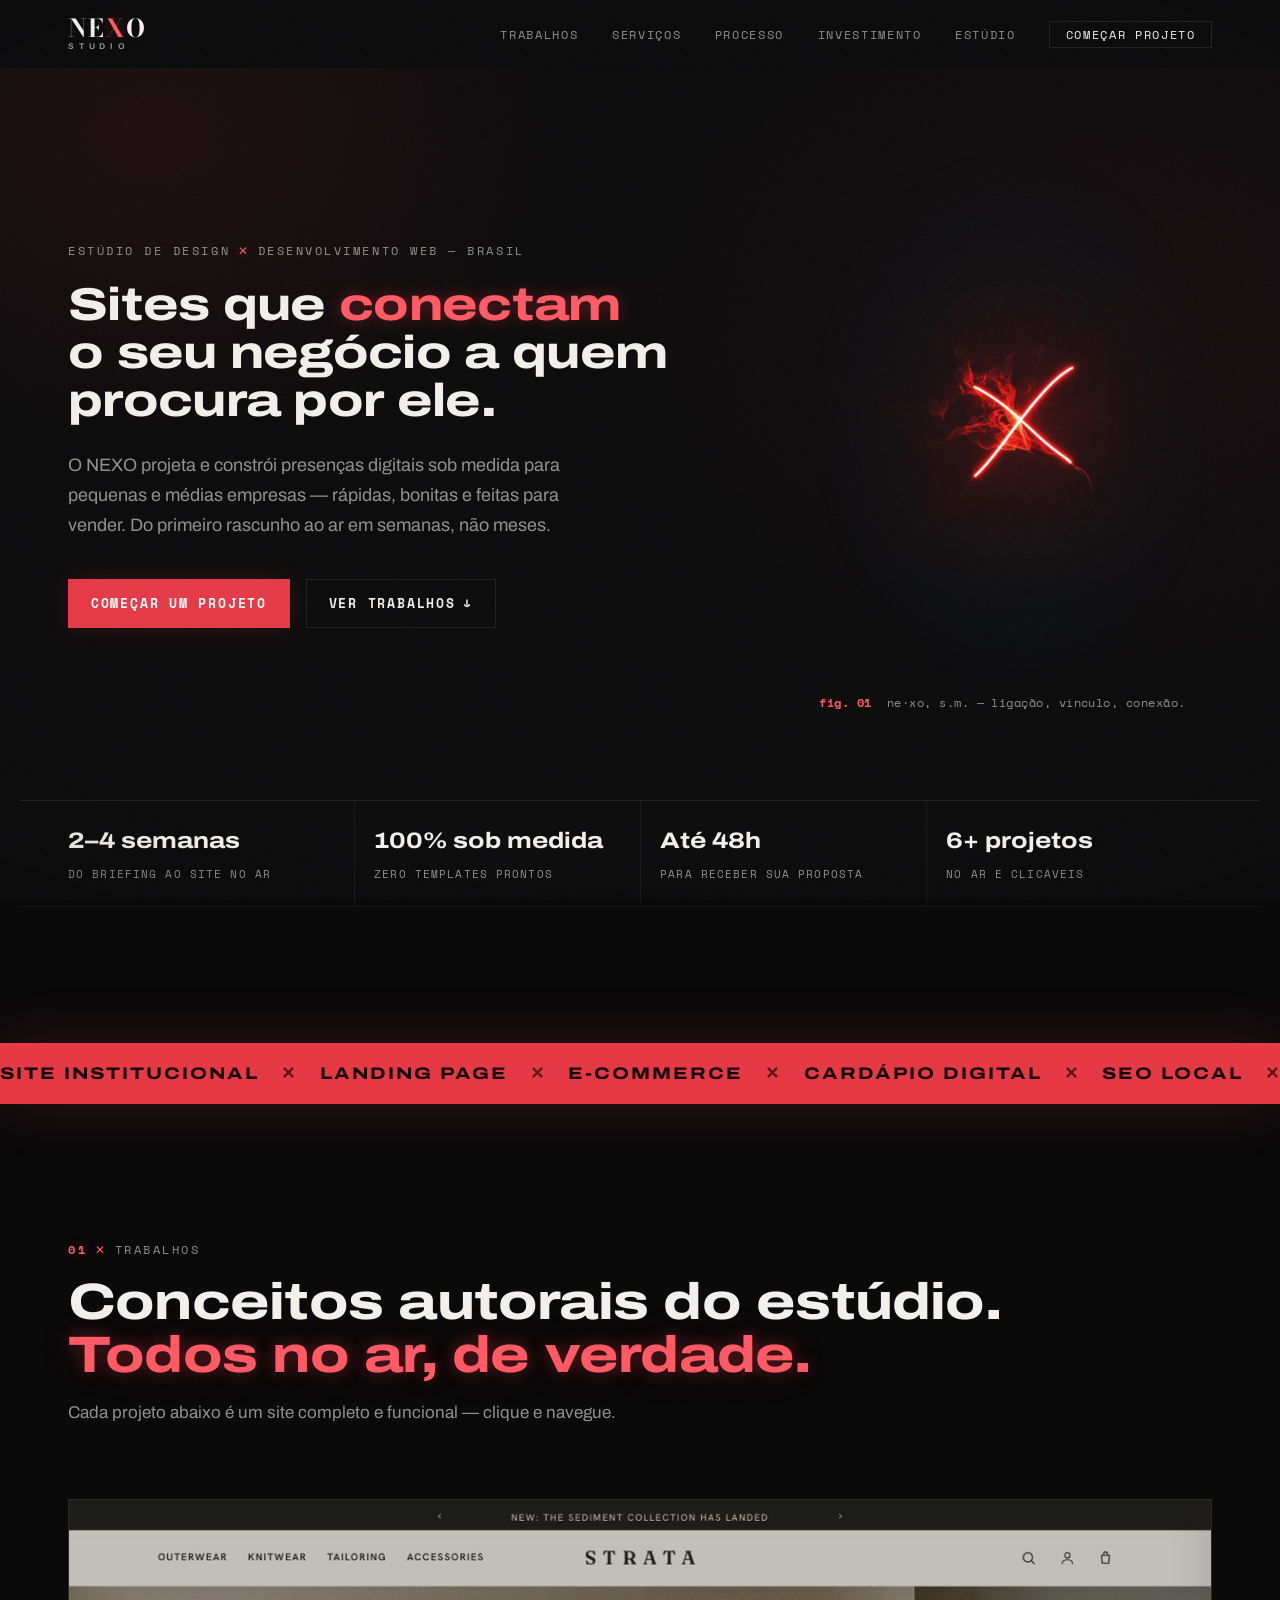
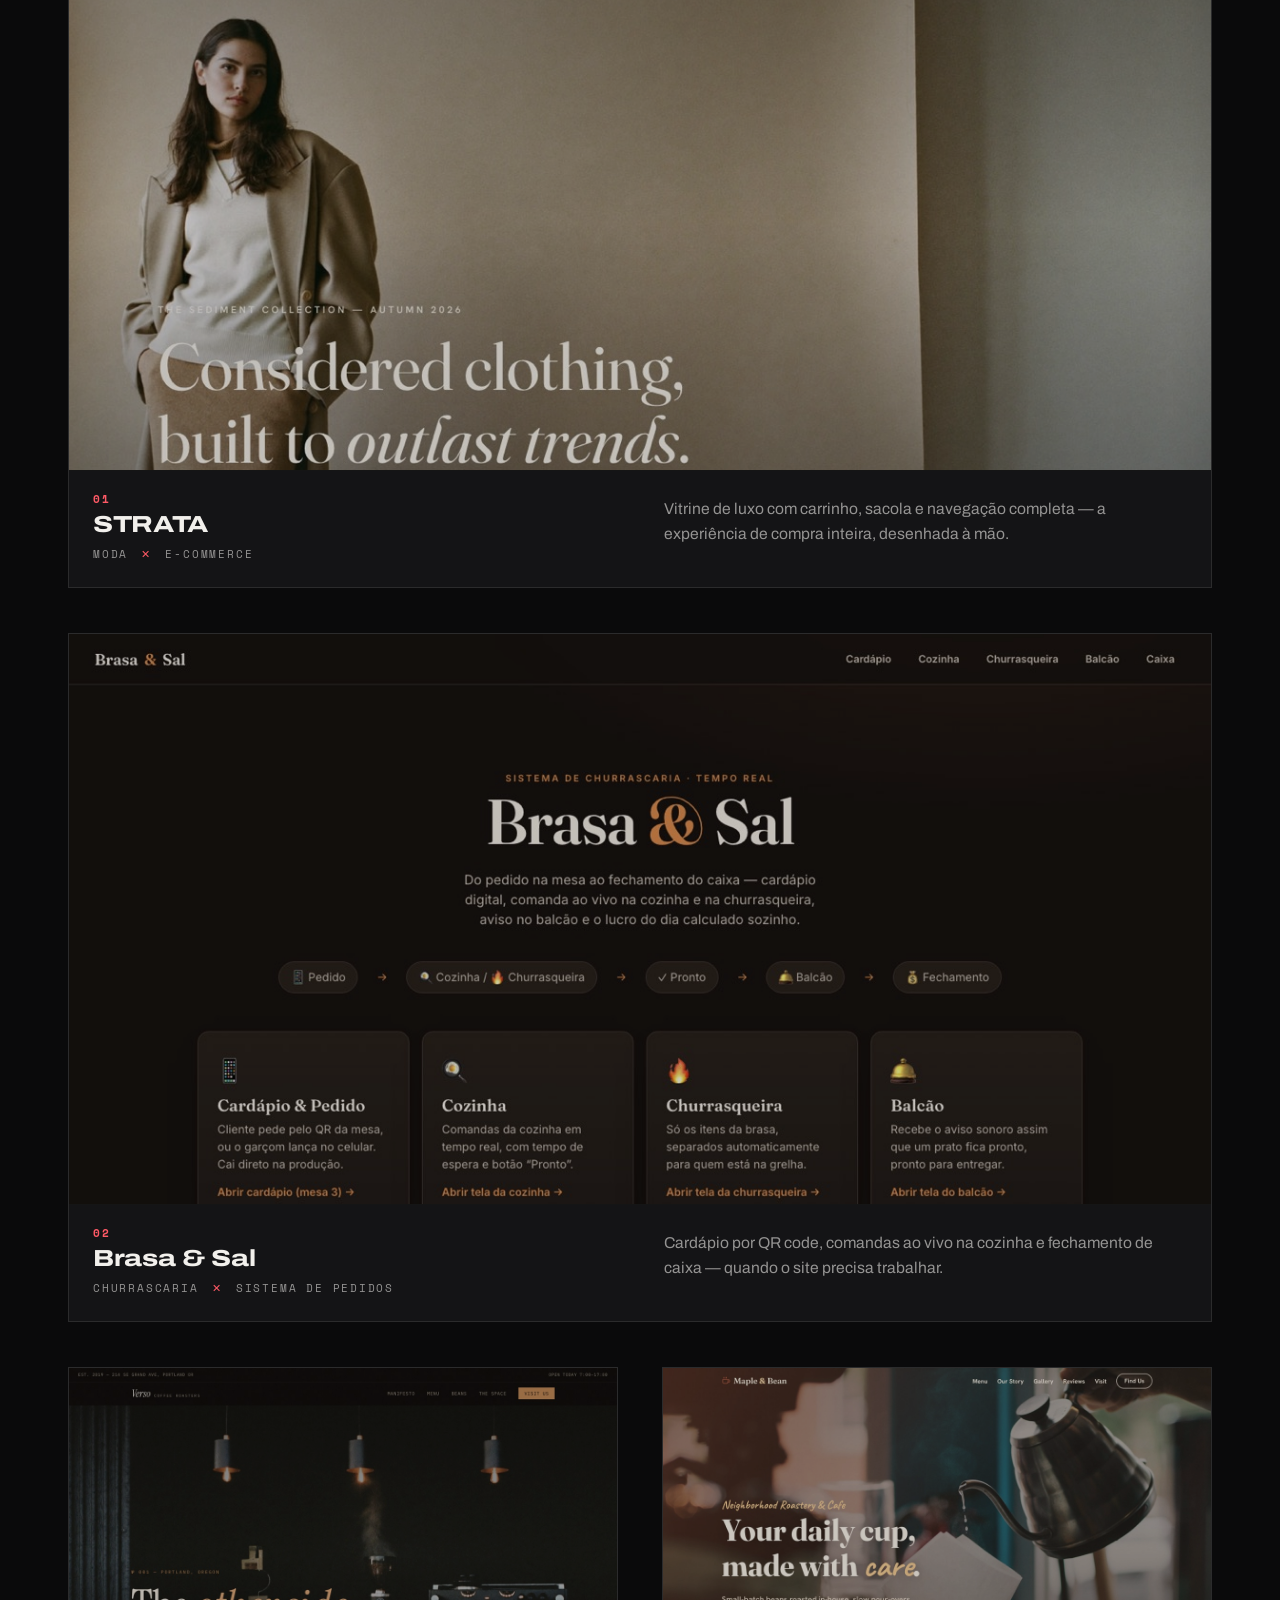
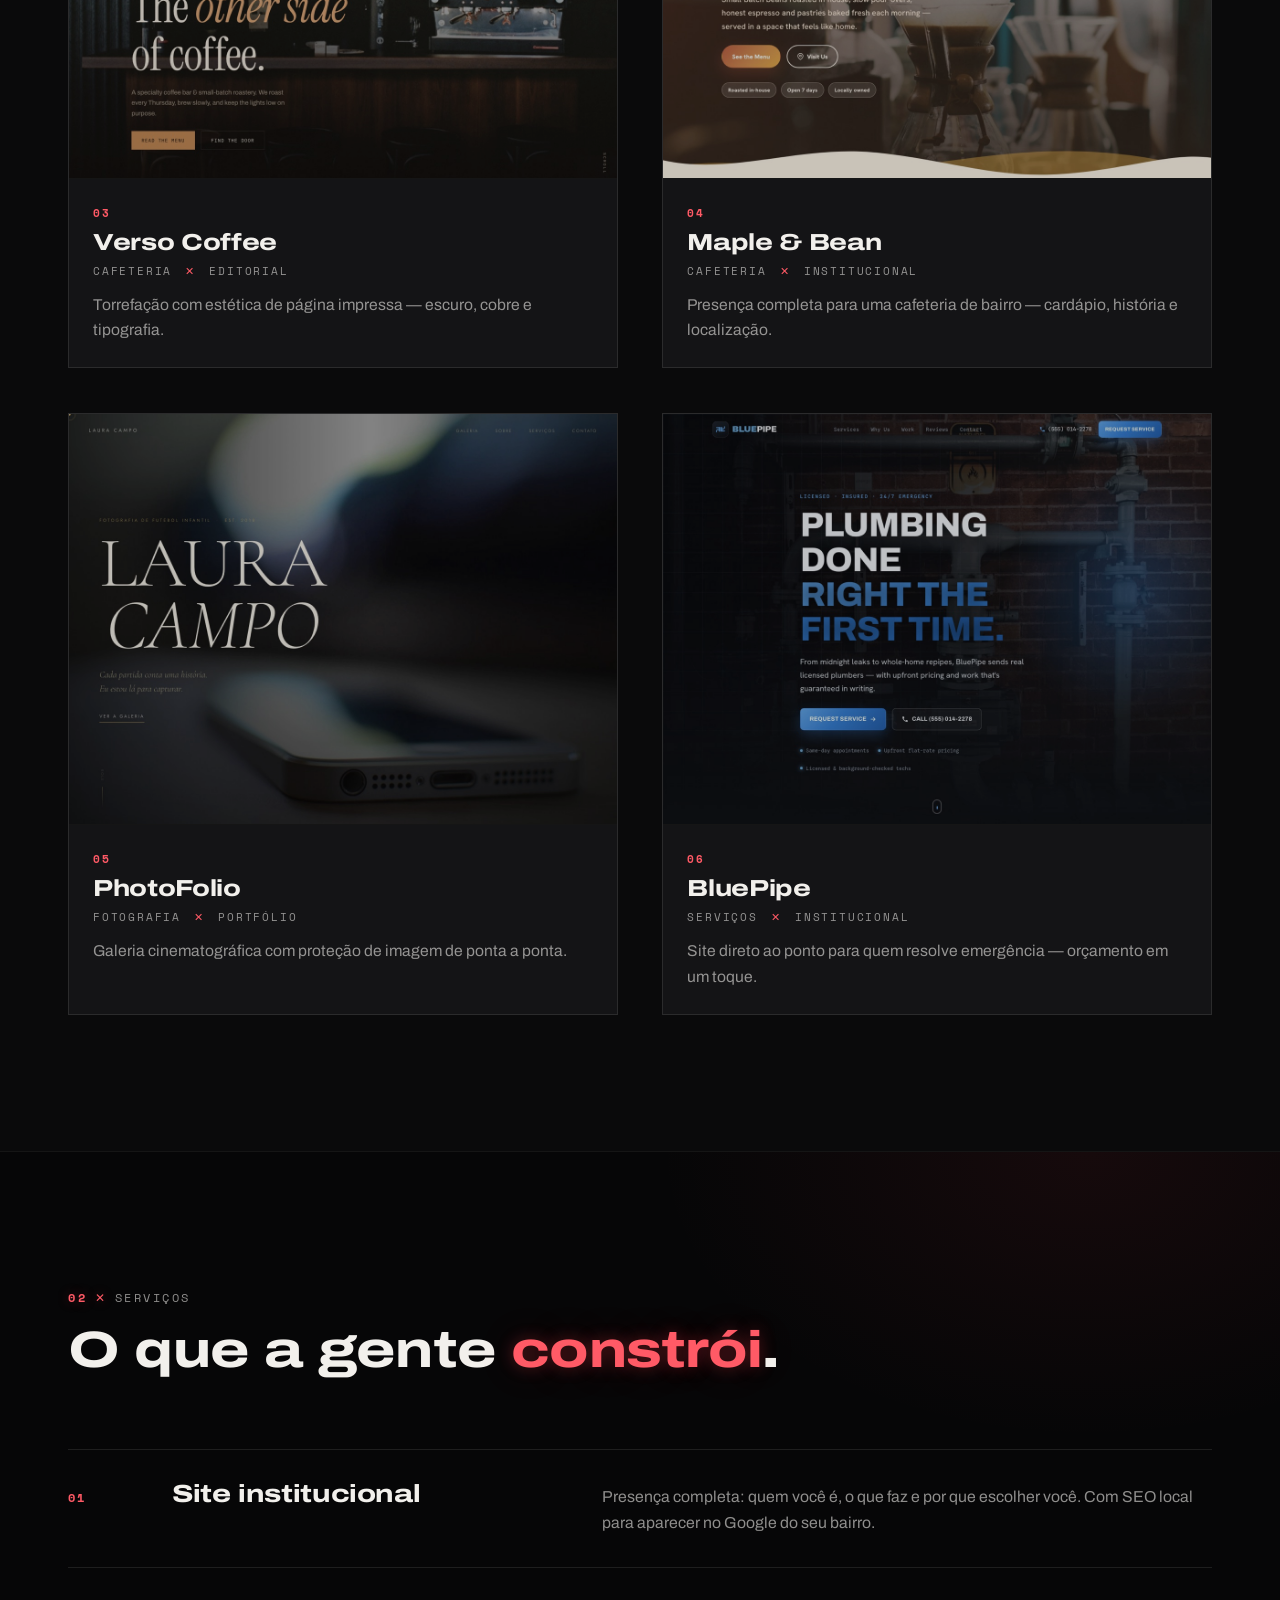
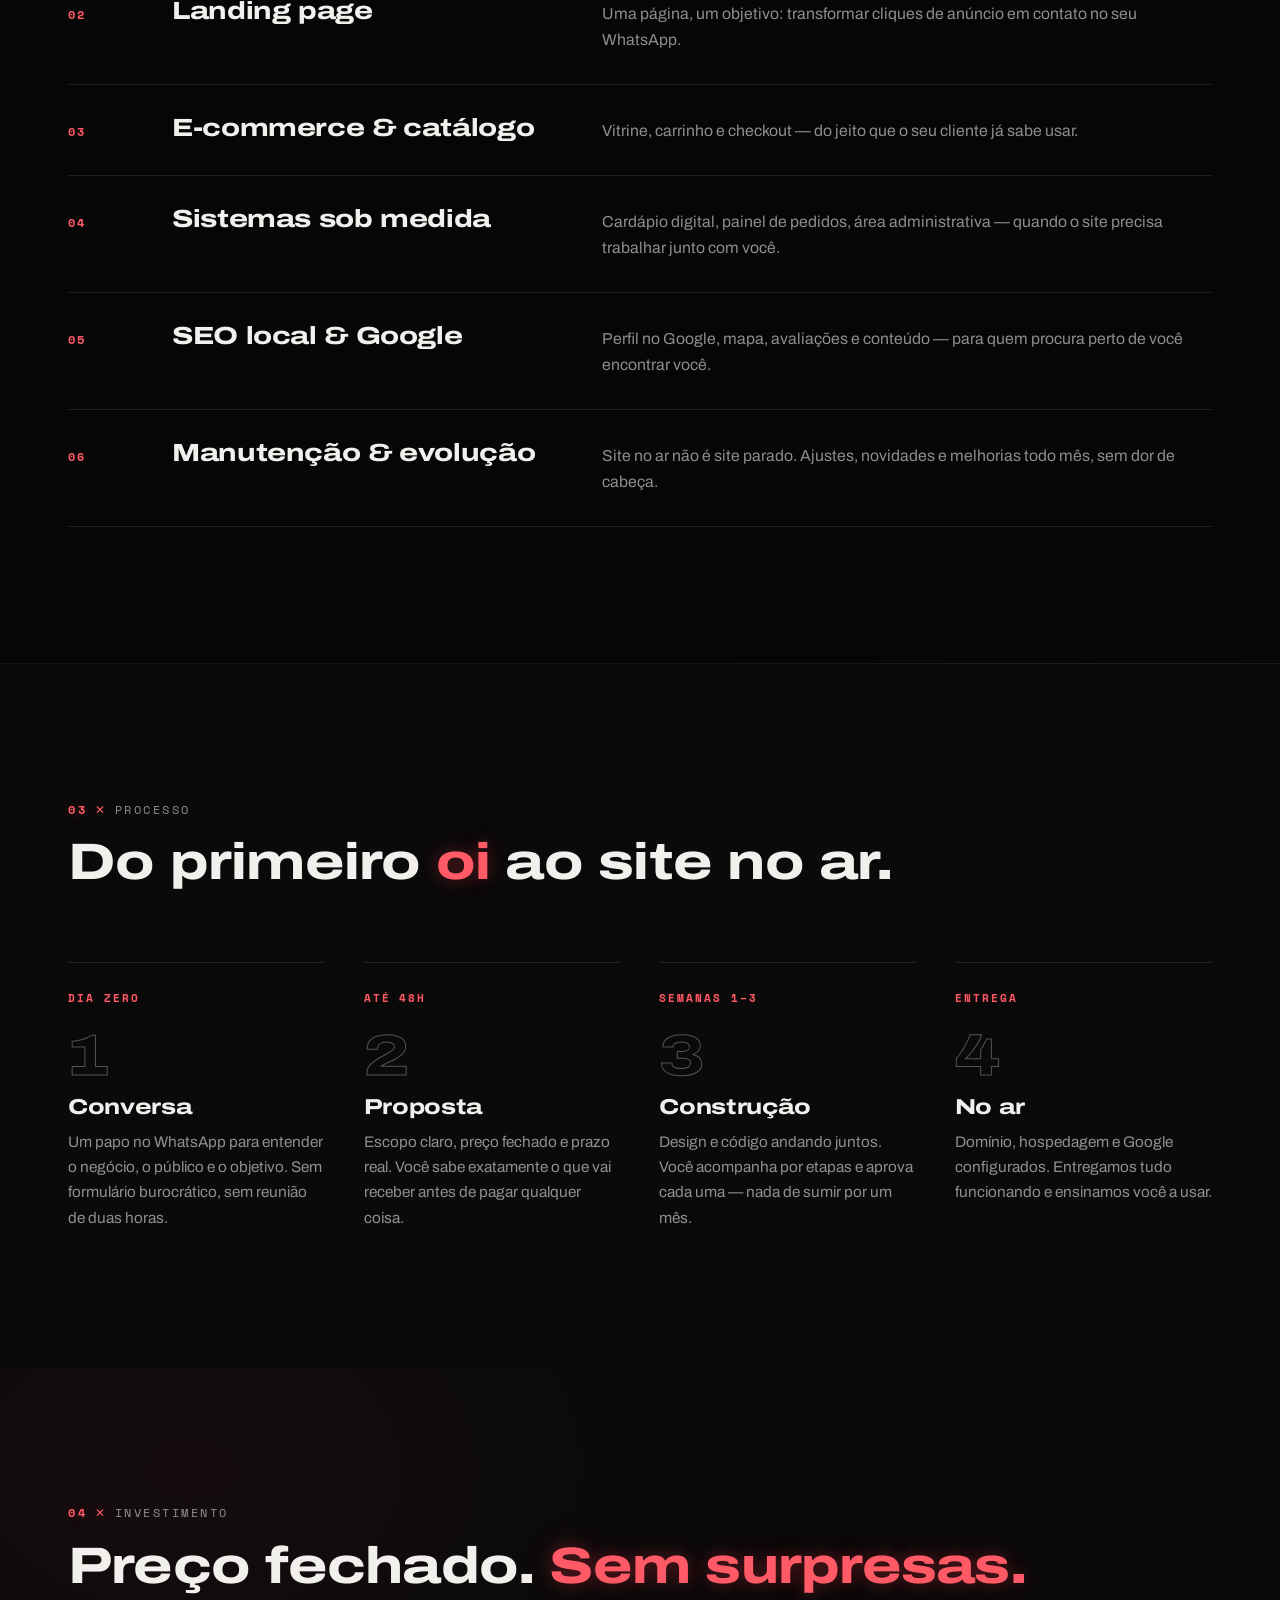
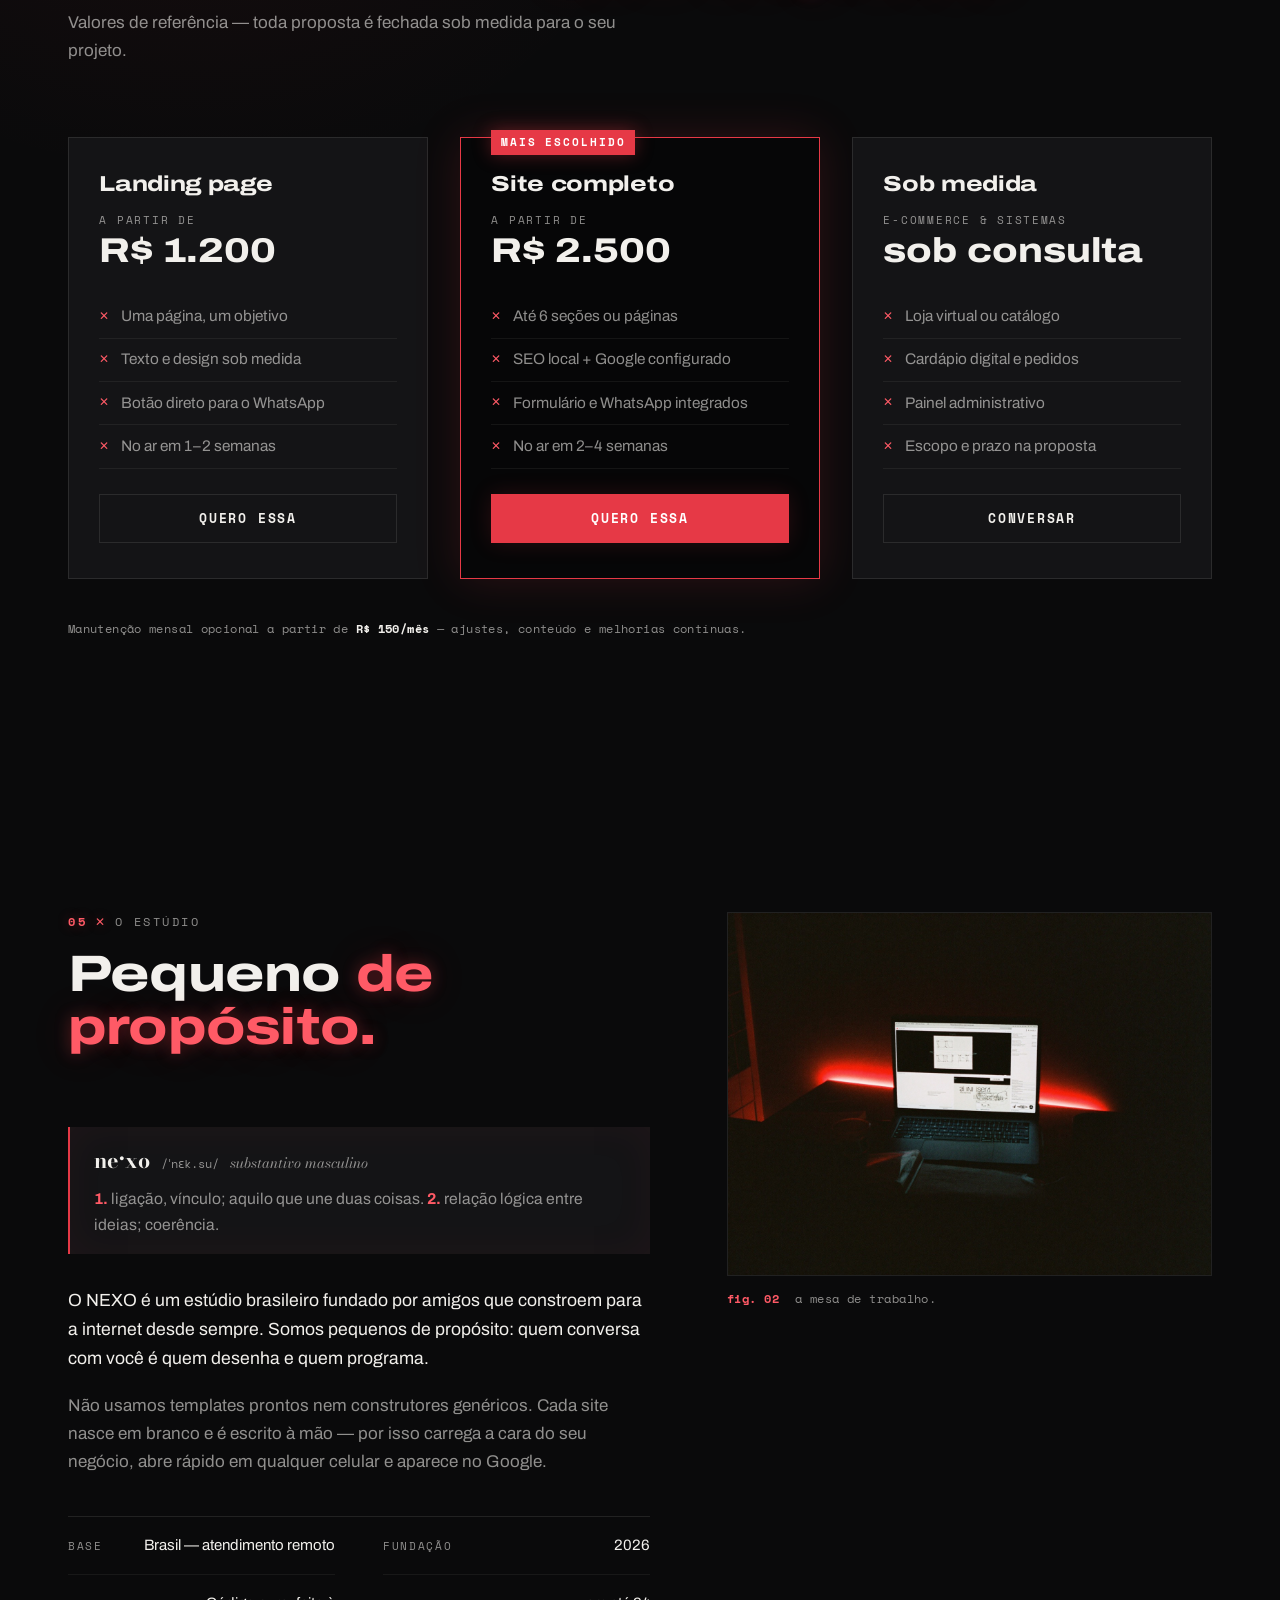
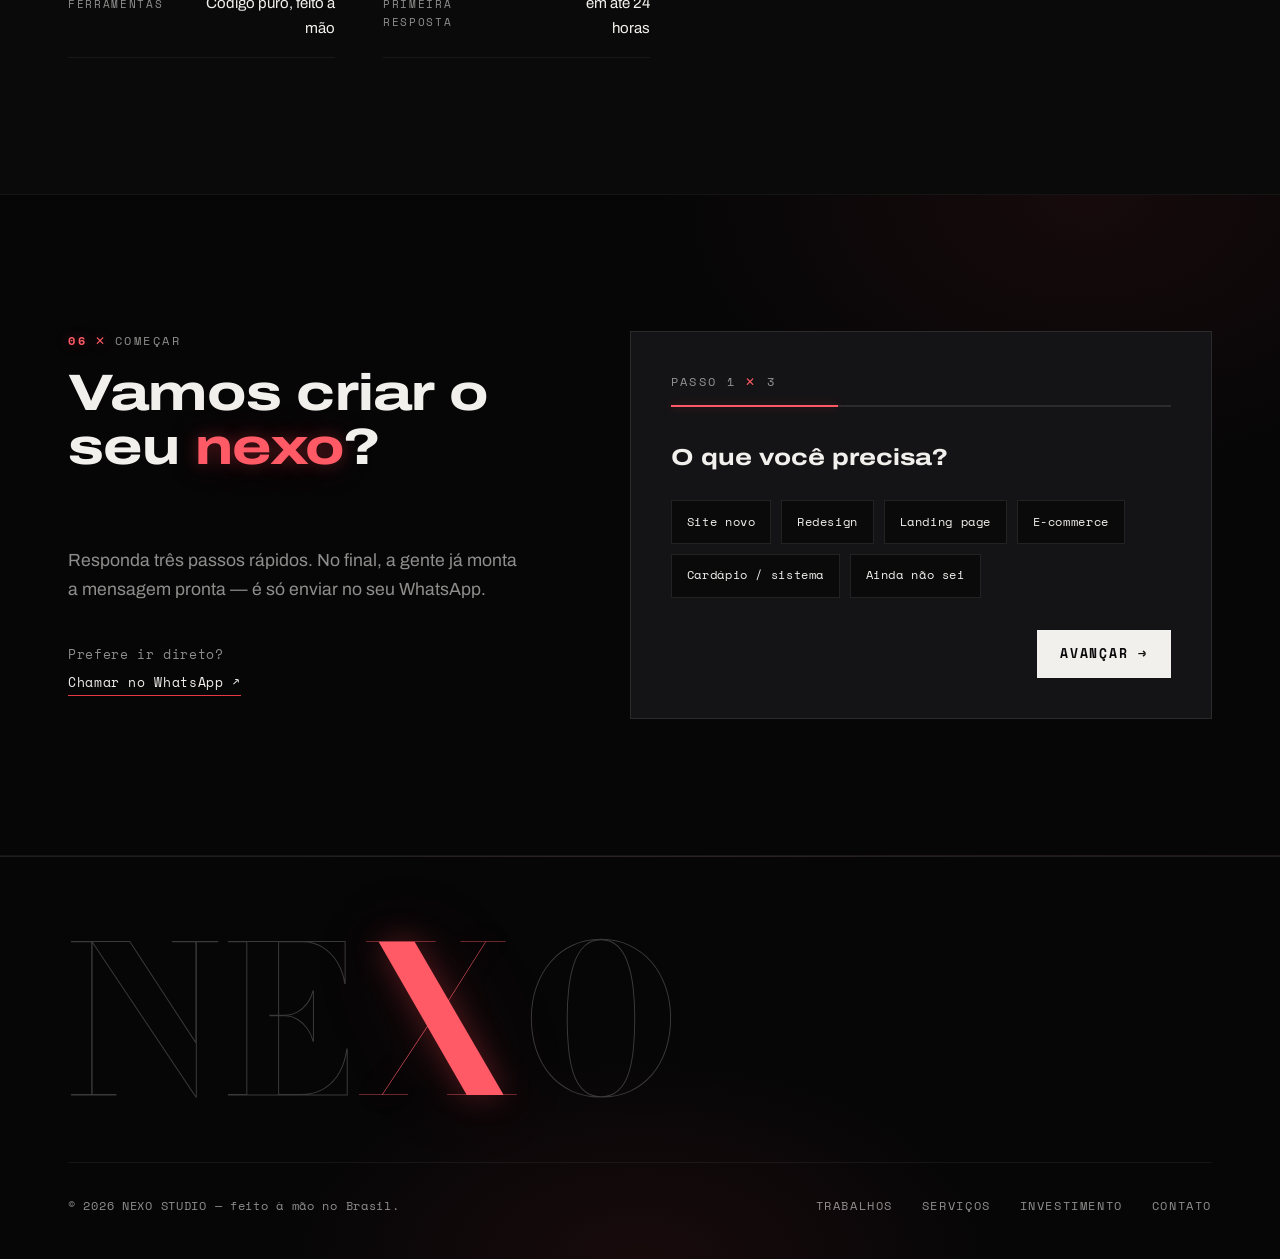
==== commit a9b70fc0: "Hero: X neon em vídeo, integrado à página Substitui a foto emoldurada por vídeo em loop (Higgsfield " ====
--- a/index.html
+++ b/index.html
@@ -95,7 +95,11 @@
           </div>
         </div>
         <figure class="hero-fig" id="hero-fig">
-          <img src="images/nexo-x-neon-escuro.jpg" alt="Dois filamentos de luz vermelha cruzados formando um X na escuridão" width="900" height="1200" fetchpriority="high">
+          <video id="hero-video" autoplay muted loop playsinline disablepictureinpicture
+                 poster="images/nexo-x-neon-escuro.jpg" width="834" height="1112"
+                 aria-label="Dois filamentos de luz vermelha cruzados formando um X na escuridão, com fumaça em movimento">
+            <source src="images/nexo-x-neon.mp4" type="video/mp4">
+          </video>
           <figcaption><span class="fig-tag">fig. 01</span> ne·xo, s.m. — ligação, vínculo, conexão.</figcaption>
         </figure>
       </div>
--- a/css/style.css
+++ b/css/style.css
@@ -208,13 +208,14 @@
 }
 .hero-sub{margin-top:1.6rem;color:var(--soft);font-size:1.125rem;max-width:30em}
 .hero-actions{margin-top:2.4rem;display:flex;gap:1rem;flex-wrap:wrap}
+/* o X integrado à página: preto do vídeo funde com o fundo,
+   bordas dissolvem em máscara radial — luz solta na sala, sem moldura */
 .hero-fig{position:relative}
-.hero-fig img{border:1px solid var(--line);position:relative;z-index:1;background:var(--bg-deep)}
-.hero-fig::before{
-  content:'';position:absolute;z-index:0;
-  top:-14px;right:-14px;bottom:14px;left:14px;
-  border:1px solid var(--red);
-  box-shadow:0 0 28px var(--glow-soft);
+.hero-fig video{
+  display:block;width:100%;height:auto;
+  mix-blend-mode:screen;
+  -webkit-mask-image:radial-gradient(ellipse 56% 56% at 50% 50%, #000 42%, transparent 92%);
+  mask-image:radial-gradient(ellipse 56% 56% at 50% 50%, #000 42%, transparent 92%);
 }
 
 /* Entrada do hero — coreografia de carregamento */
@@ -226,9 +227,8 @@
   .ht-line:nth-child(3) .ht-inner{animation-delay:.46s}
   .anim-rise{opacity:0;transform:translateY(18px);animation:heroRise .9s cubic-bezier(.16,1,.3,1) .75s forwards}
   .anim-rise-2{animation-delay:.9s}
-  .hero-fig{clip-path:inset(-40px -40px 100% -40px);animation:heroWipe 1.1s cubic-bezier(.6,.05,.2,1) .5s forwards}
-  .hero-fig img{transform:scale(1.12);animation:heroSettle 1.7s cubic-bezier(.16,1,.3,1) .5s forwards}
-  .hero-fig::before{opacity:0;animation:heroFrame .8s ease 1.35s forwards}
+  .hero-fig{opacity:0;animation:heroGlowIn 1.8s ease .55s forwards}
+  .hero-fig video{transform:scale(1.08);animation:heroSettle 2.2s cubic-bezier(.16,1,.3,1) .55s forwards}
   .hero-fig figcaption{opacity:0;animation:heroRise .7s ease 1.5s forwards}
   /* o neon liga: pisca irregular e estabiliza */
   .hl{animation:neonFlicker 1.5s linear 1.05s both}
@@ -237,9 +237,8 @@
 }
 @keyframes heroRise{to{opacity:1;transform:translateY(0)}}
 @keyframes htRise{to{transform:translateY(0)}}
-@keyframes heroWipe{to{clip-path:inset(-40px -40px -40px -40px)}}
+@keyframes heroGlowIn{to{opacity:1}}
 @keyframes heroSettle{to{transform:scale(1)}}
-@keyframes heroFrame{to{opacity:1}}
 @keyframes neonFlicker{
   0%,7%{color:rgba(230,57,70,.28);text-shadow:none}
   8%,10%{color:var(--red-bright);text-shadow:0 0 14px var(--glow),0 0 42px var(--glow-soft)}
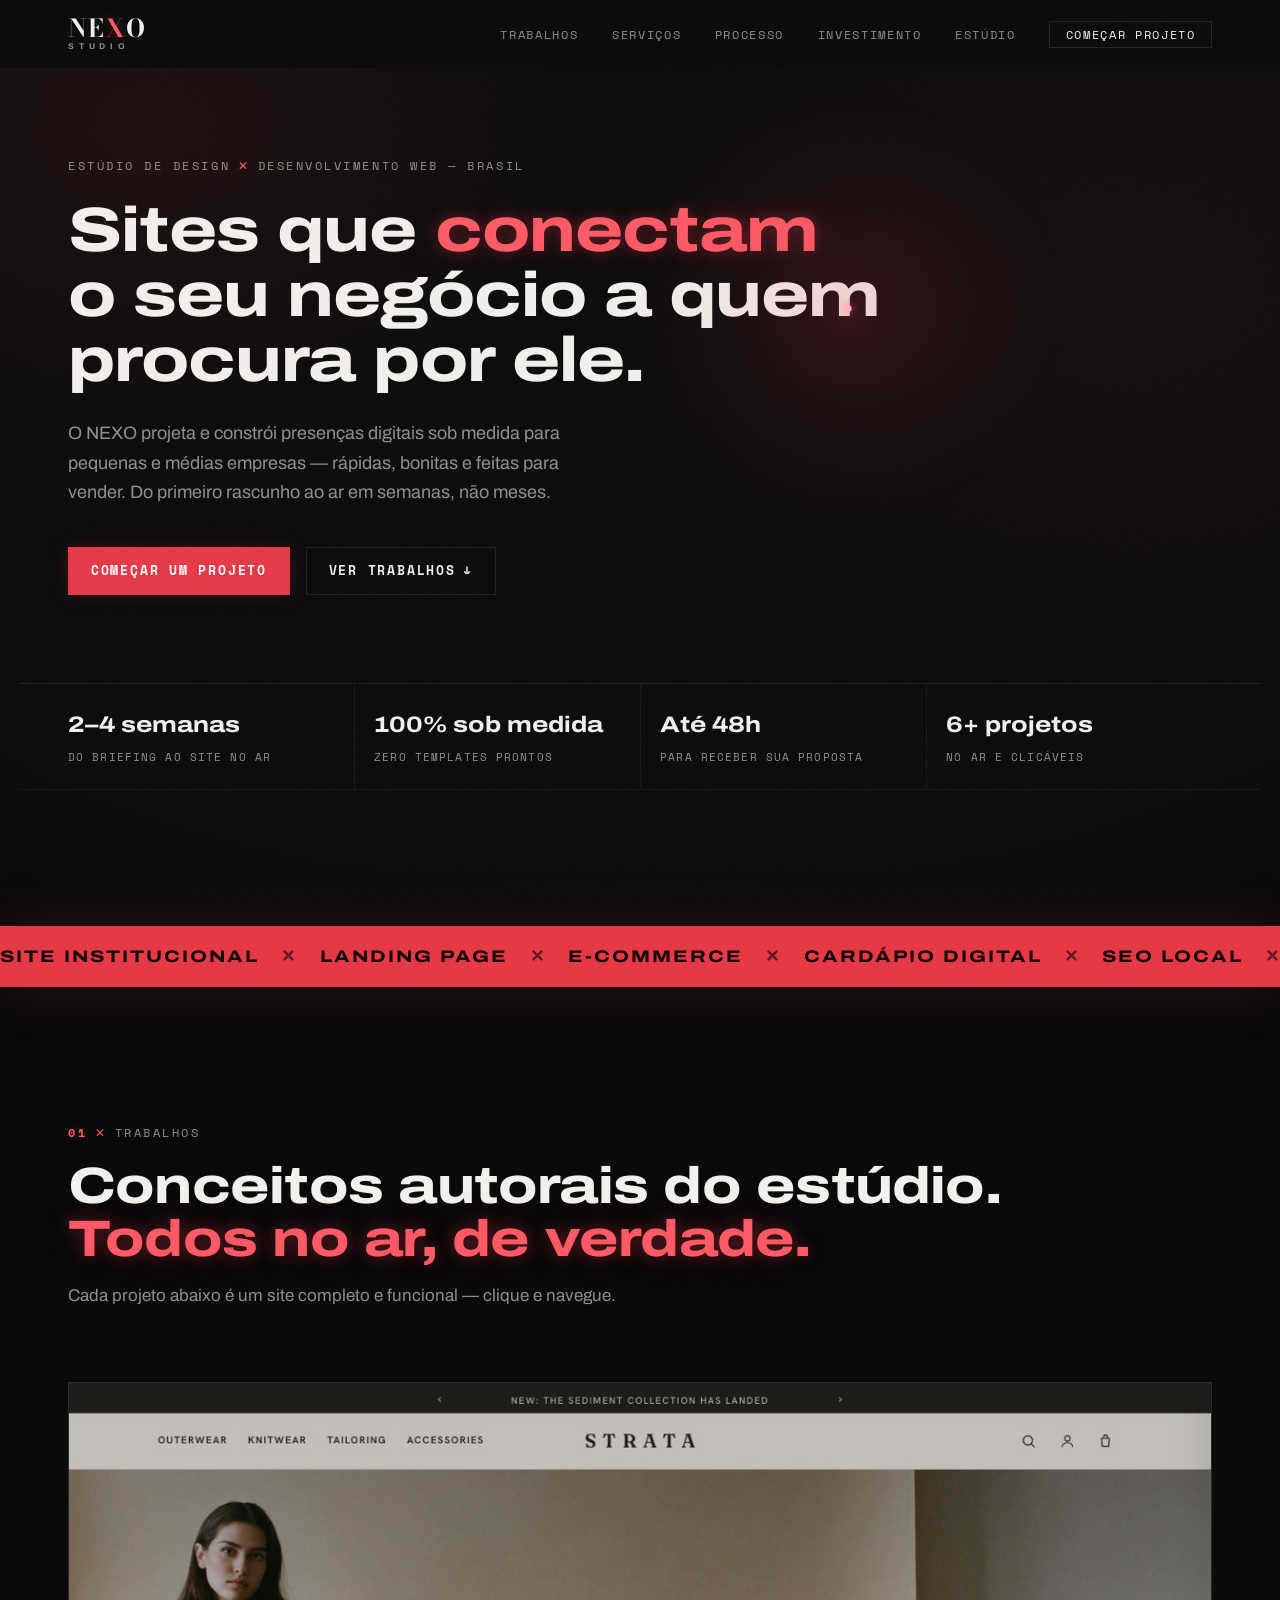
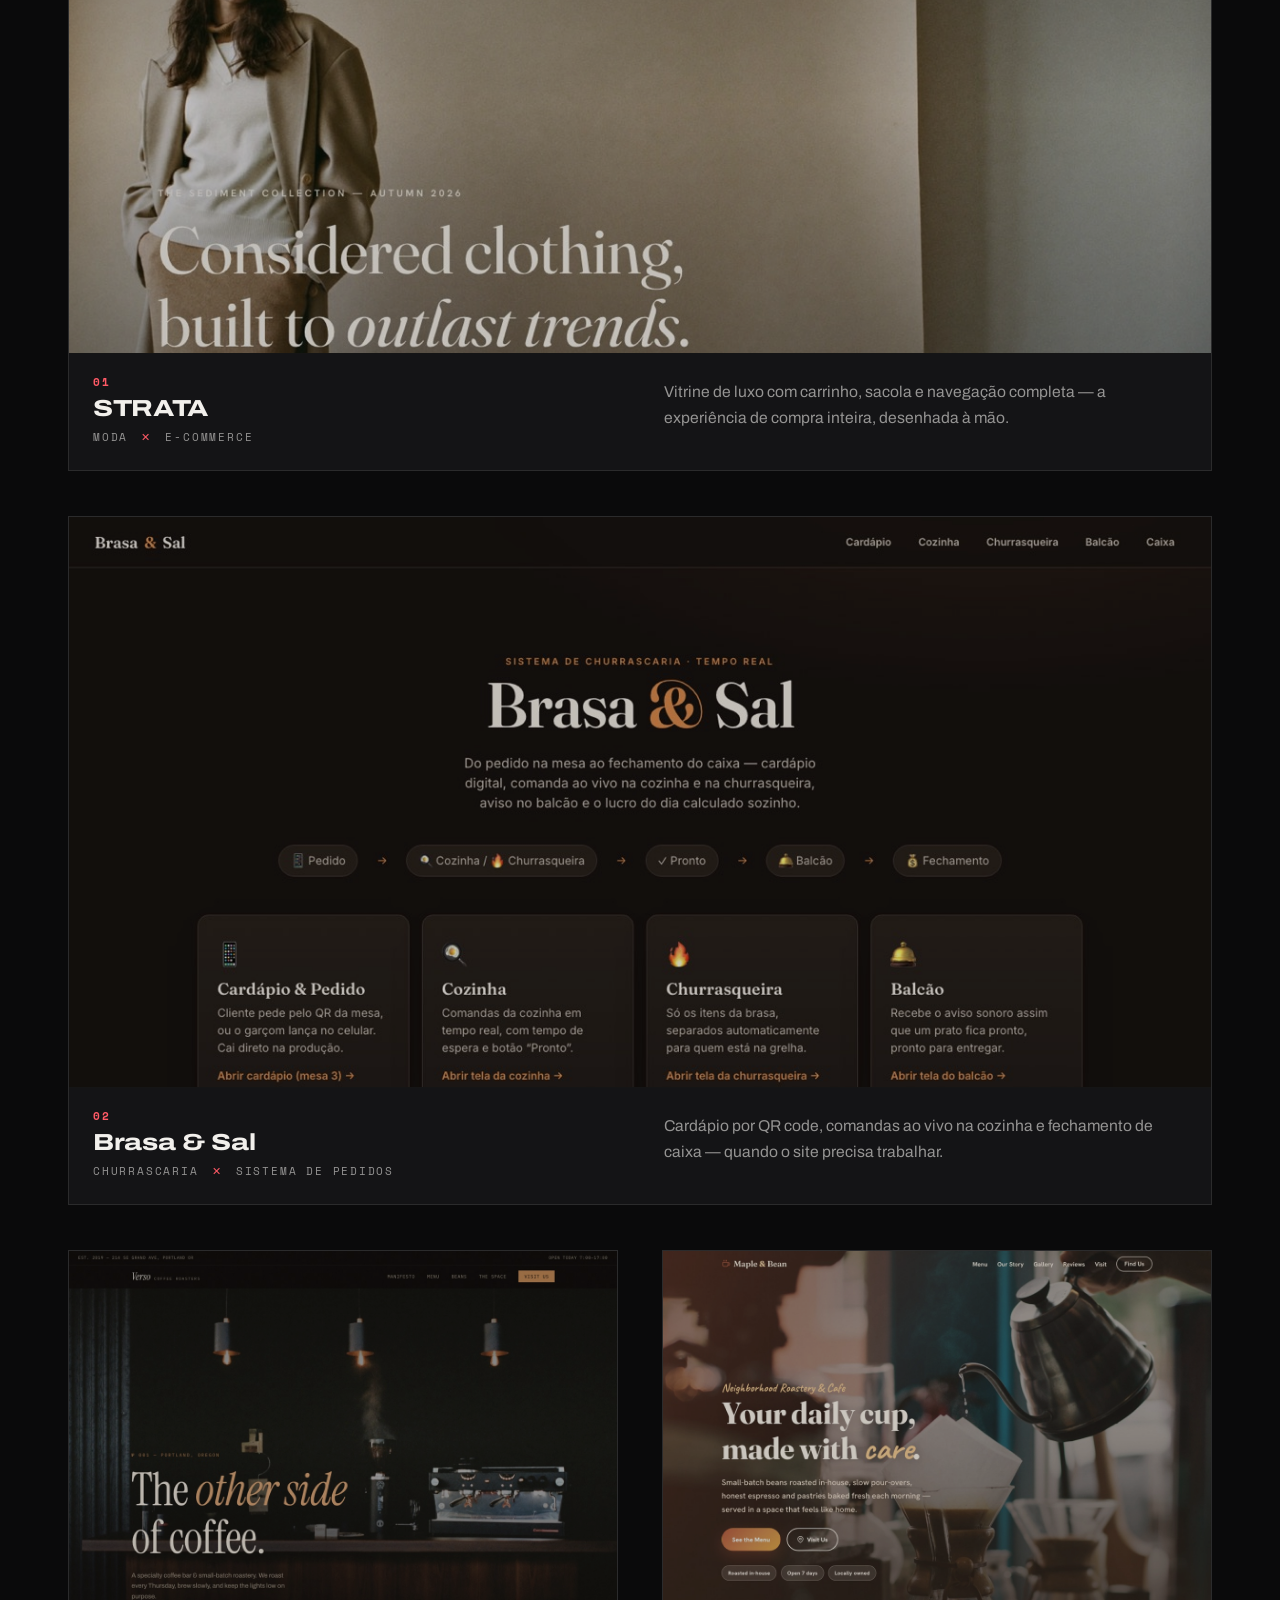
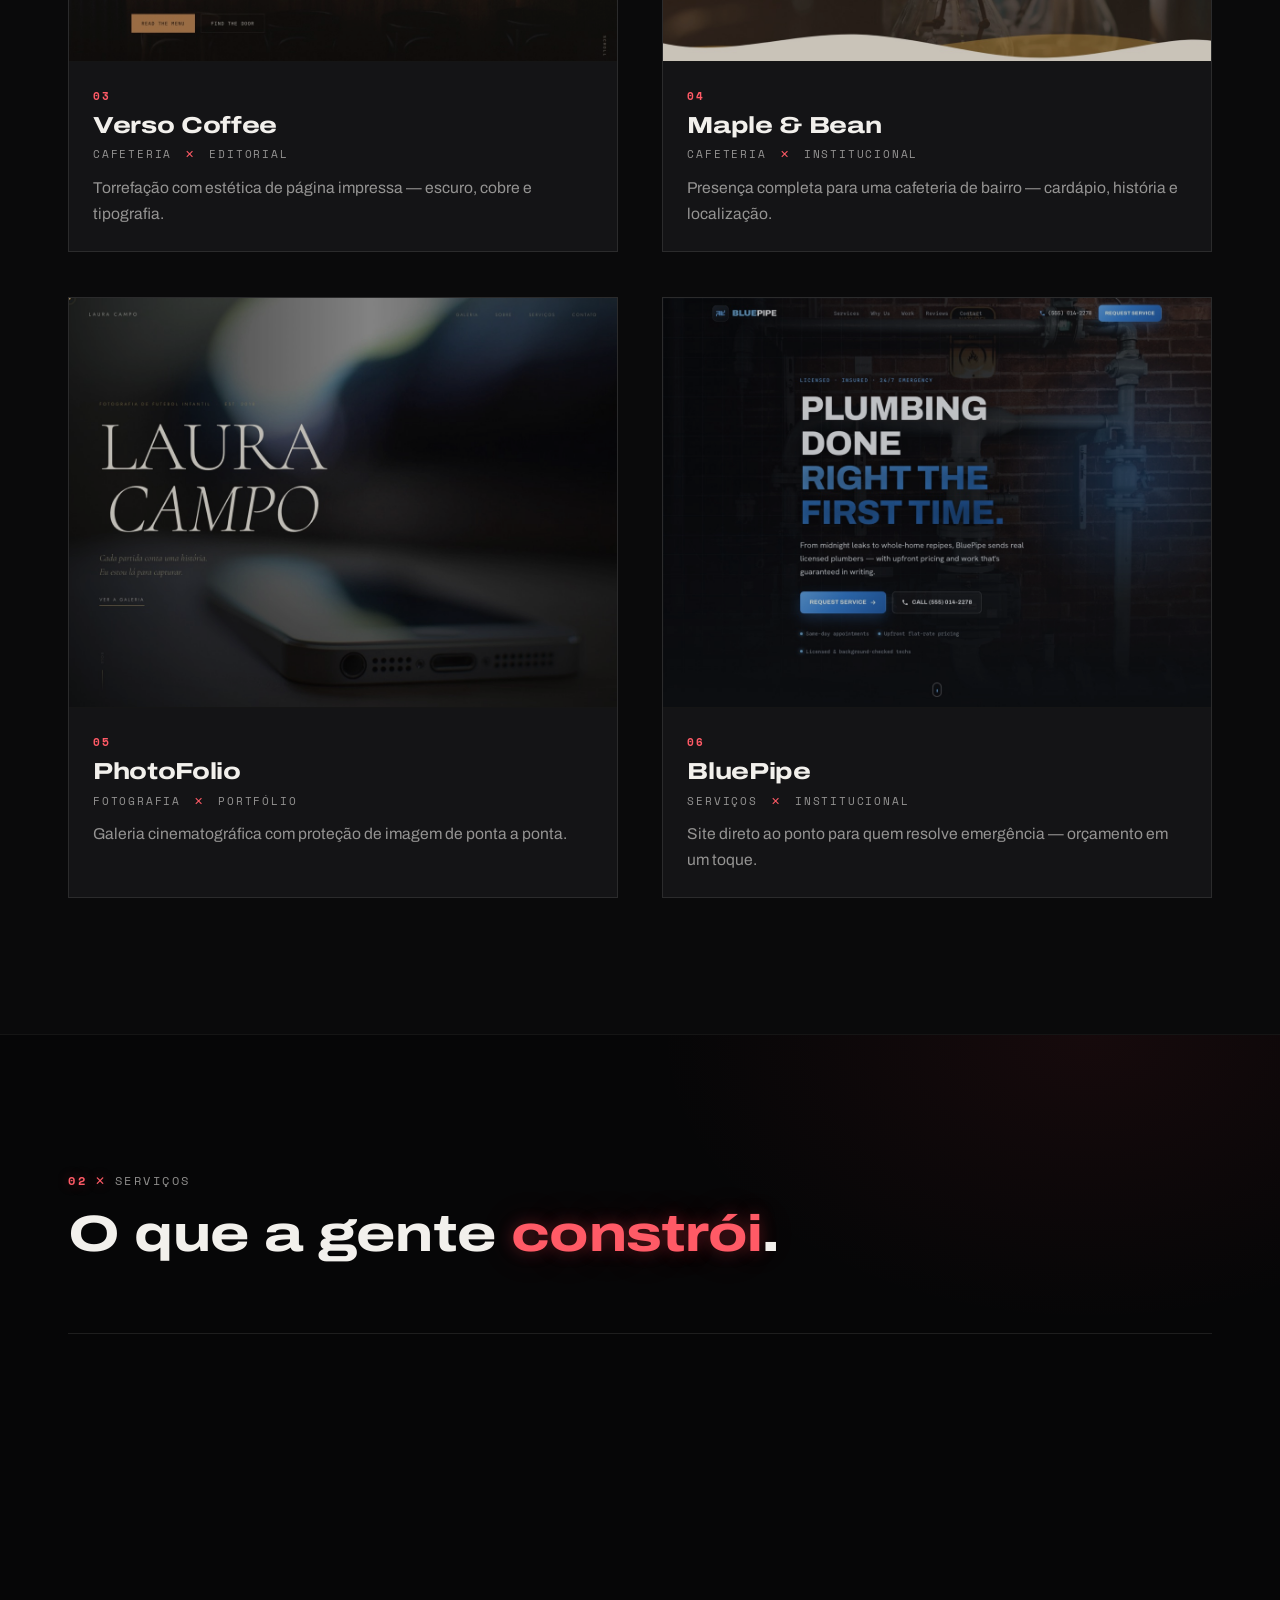
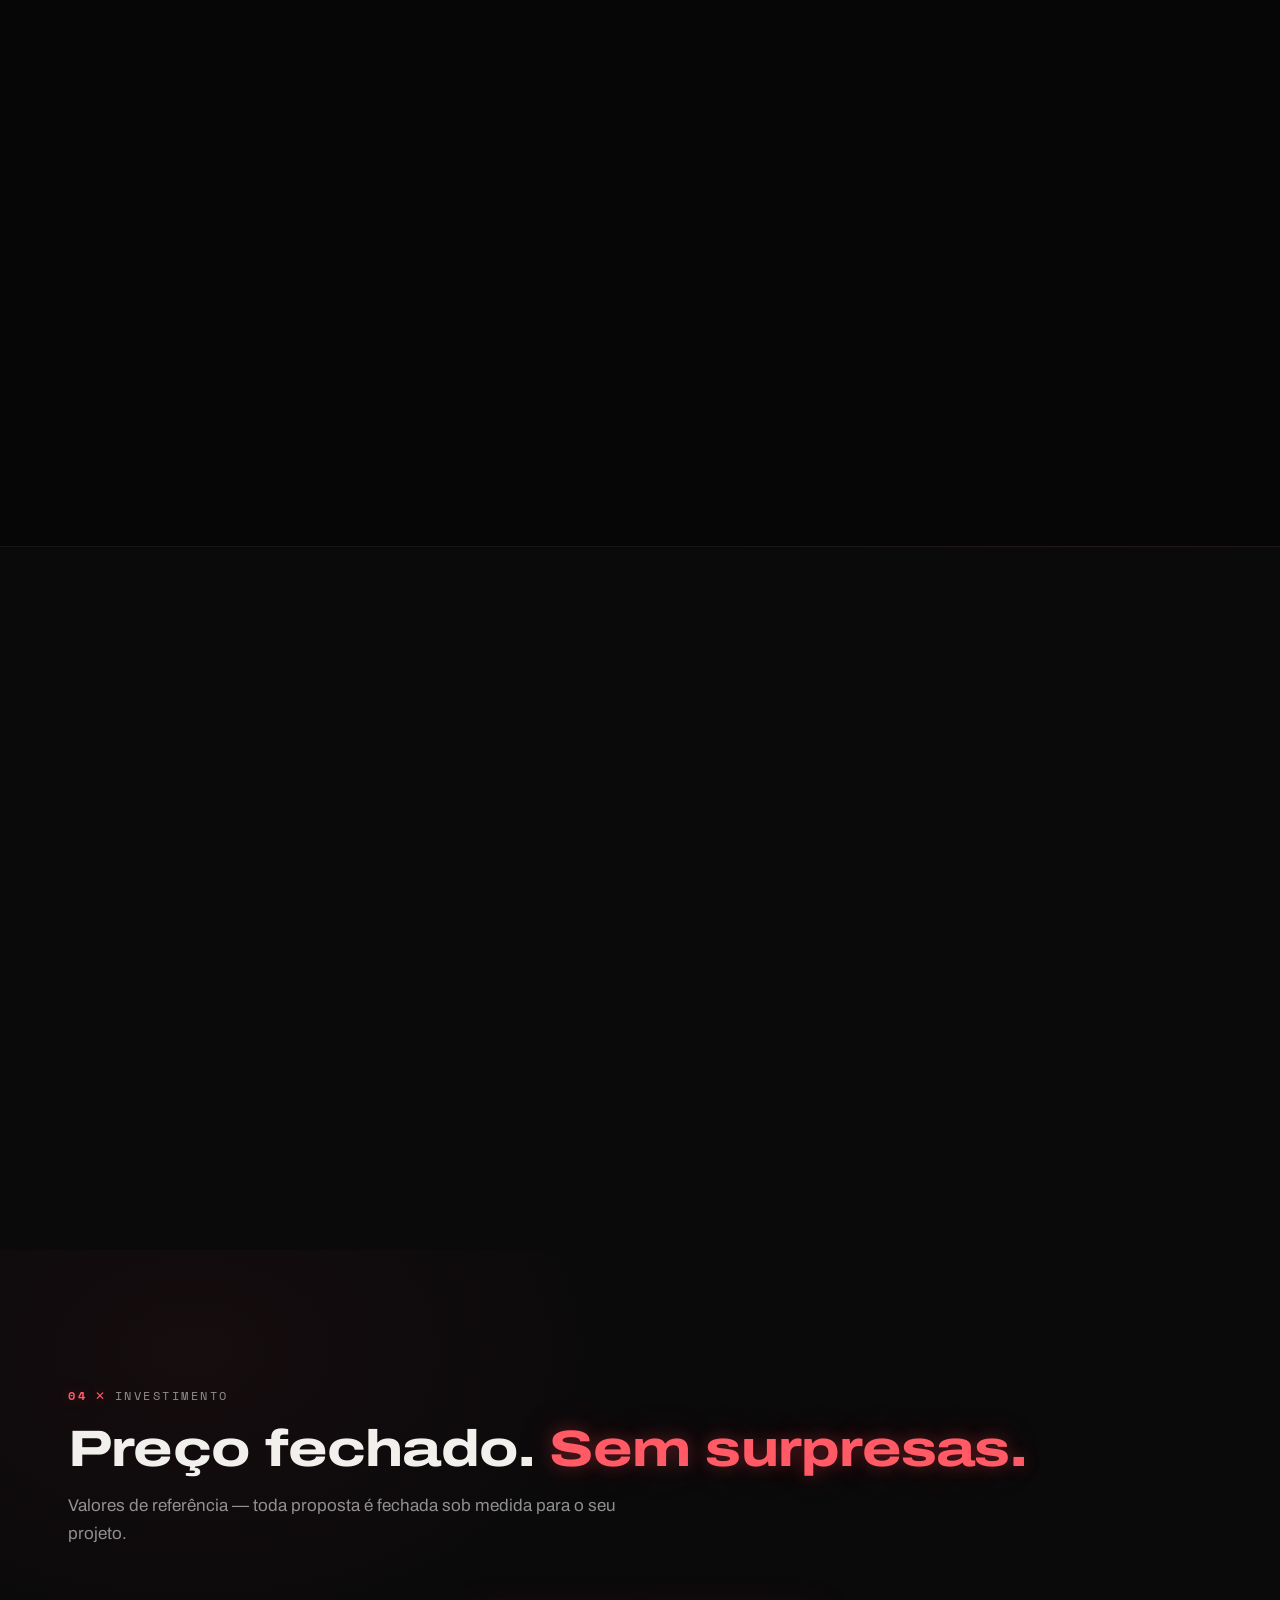
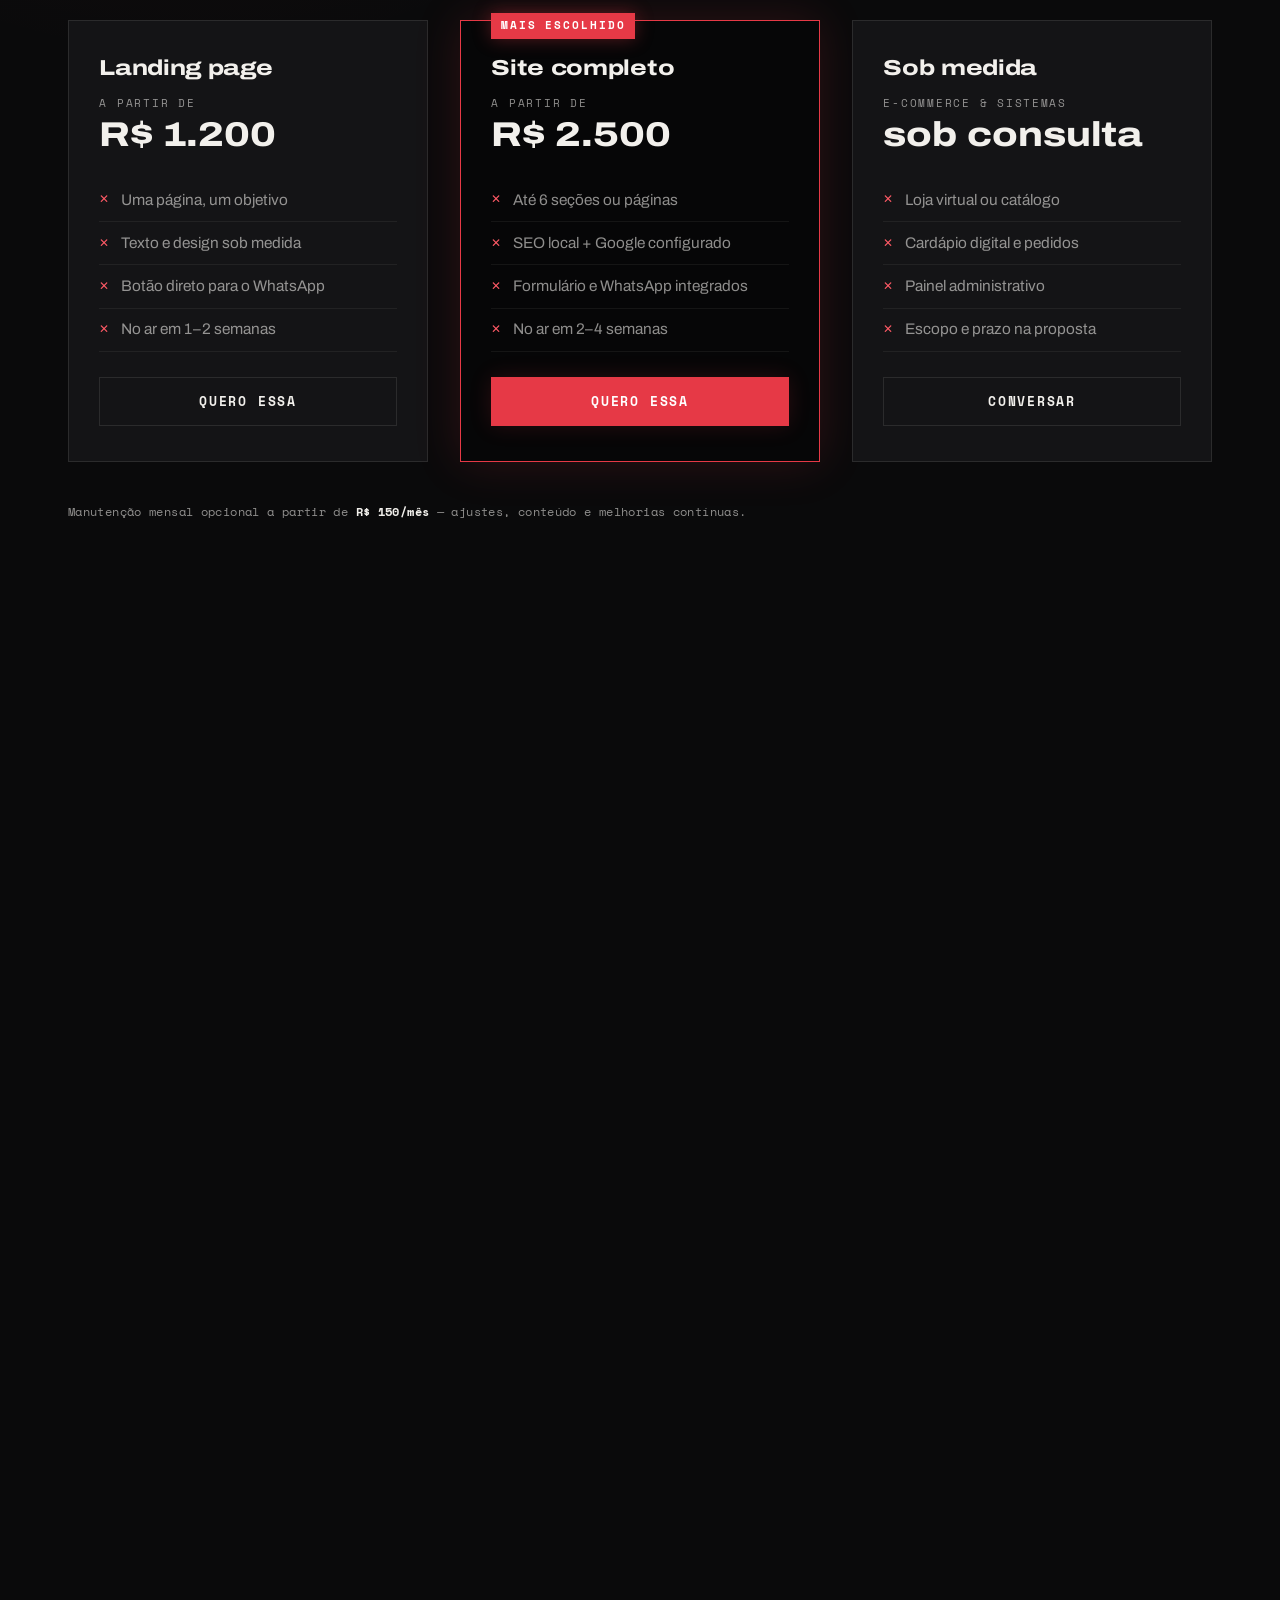
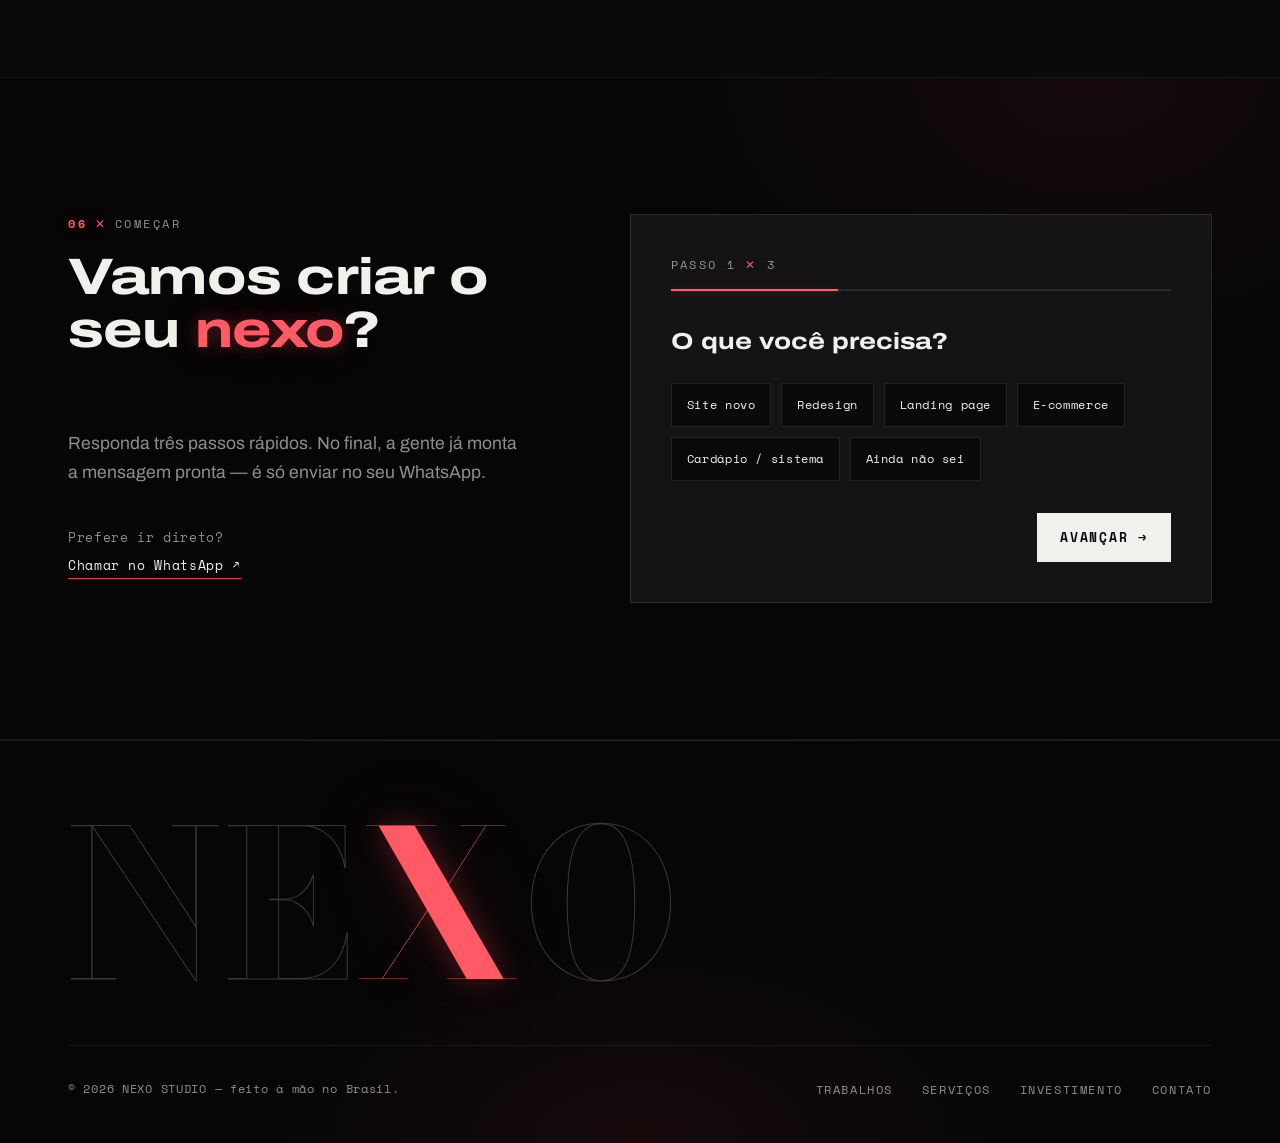
==== commit 71d6c297: "Troca o X do hero pelo filamento: a luz que percorre a página Sai o vídeo do X (feedback do sócio). " ====
--- a/index.html
+++ b/index.html
@@ -76,7 +76,21 @@
     </div>
   </header>
 
-  <main>
+  <main id="main">
+
+    <!-- O filamento: a luz que percorre a página inteira, do título ao rodapé -->
+    <svg class="thread" id="thread" aria-hidden="true">
+      <defs>
+        <radialGradient id="thread-halo-grad">
+          <stop offset="0%" stop-color="#e63946" stop-opacity=".15"/>
+          <stop offset="45%" stop-color="#e63946" stop-opacity=".06"/>
+          <stop offset="100%" stop-color="#e63946" stop-opacity="0"/>
+        </radialGradient>
+      </defs>
+      <circle class="thread-halo" id="thread-halo" r="240" fill="url(#thread-halo-grad)"/>
+      <path class="thread-path" id="thread-path" d="" fill="none"/>
+      <circle class="thread-nib" id="thread-nib" r="3.5"/>
+    </svg>
 
     <!-- ══════════ HERO ══════════ -->
     <section class="hero">
@@ -94,14 +108,6 @@
             <a class="btn btn-ghost" href="#trabalhos">Ver trabalhos<span class="arr" aria-hidden="true">↓</span></a>
           </div>
         </div>
-        <figure class="hero-fig" id="hero-fig">
-          <video id="hero-video" autoplay muted loop playsinline disablepictureinpicture
-                 poster="images/nexo-x-neon-escuro.jpg" width="834" height="1112"
-                 aria-label="Dois filamentos de luz vermelha cruzados formando um X na escuridão, com fumaça em movimento">
-            <source src="images/nexo-x-neon.mp4" type="video/mp4">
-          </video>
-          <figcaption><span class="fig-tag">fig. 01</span> ne·xo, s.m. — ligação, vínculo, conexão.</figcaption>
-        </figure>
       </div>
 
       <dl class="spec container">
--- a/css/style.css
+++ b/css/style.css
@@ -190,12 +190,9 @@
     radial-gradient(640px 480px at 12% 8%, rgba(230,57,70,.09), transparent 65%),
     radial-gradient(900px 640px at 88% 30%, rgba(230,57,70,.05), transparent 60%);
 }
-.hero-grid{
-  display:grid;grid-template-columns:minmax(0,7fr) minmax(0,4fr);
-  gap:clamp(2rem,5vw,4.5rem);align-items:center;
-}
+.hero-grid{display:block}
 .hero-title{
-  font-size:clamp(1.9rem,3.6vw,3.05rem);
+  font-size:clamp(2.4rem,4.9vw,4rem);
   margin-top:1.4rem;
 }
 .ht-line{display:block;overflow:hidden;padding-bottom:.14em;margin-bottom:-.14em}
@@ -208,14 +205,22 @@
 }
 .hero-sub{margin-top:1.6rem;color:var(--soft);font-size:1.125rem;max-width:30em}
 .hero-actions{margin-top:2.4rem;display:flex;gap:1rem;flex-wrap:wrap}
-/* o X integrado à página: preto do vídeo funde com o fundo,
-   bordas dissolvem em máscara radial — luz solta na sala, sem moldura */
-.hero-fig{position:relative}
-.hero-fig video{
-  display:block;width:100%;height:auto;
-  mix-blend-mode:screen;
-  -webkit-mask-image:radial-gradient(ellipse 56% 56% at 50% 50%, #000 42%, transparent 92%);
-  mask-image:radial-gradient(ellipse 56% 56% at 50% 50%, #000 42%, transparent 92%);
+/* ── O filamento: a linha de luz que percorre a página ──
+   Desenhada por scroll (stroke-dash), com uma ponta acesa que
+   carrega um halo — a luz ilumina o que está perto dela. */
+main{position:relative}
+.thread{
+  position:absolute;inset:0;width:100%;height:100%;
+  pointer-events:none;z-index:3;overflow:visible;
+}
+.thread-path{
+  stroke:var(--red-bright);stroke-width:1.6;stroke-linecap:round;
+  opacity:.9;
+  filter:drop-shadow(0 0 4px rgba(230,57,70,.8)) drop-shadow(0 0 18px rgba(230,57,70,.4));
+}
+.thread-nib{
+  fill:#ffb3b8;
+  filter:drop-shadow(0 0 5px var(--red-bright)) drop-shadow(0 0 20px var(--red));
 }
 
 /* Entrada do hero — coreografia de carregamento */
@@ -227,9 +232,7 @@
   .ht-line:nth-child(3) .ht-inner{animation-delay:.46s}
   .anim-rise{opacity:0;transform:translateY(18px);animation:heroRise .9s cubic-bezier(.16,1,.3,1) .75s forwards}
   .anim-rise-2{animation-delay:.9s}
-  .hero-fig{opacity:0;animation:heroGlowIn 1.8s ease .55s forwards}
-  .hero-fig video{transform:scale(1.08);animation:heroSettle 2.2s cubic-bezier(.16,1,.3,1) .55s forwards}
-  .hero-fig figcaption{opacity:0;animation:heroRise .7s ease 1.5s forwards}
+  .thread{opacity:0;animation:heroGlowIn 1s ease 1.2s forwards}
   /* o neon liga: pisca irregular e estabiliza */
   .hl{animation:neonFlicker 1.5s linear 1.05s both}
   .nav-inner{opacity:0;animation:heroRise .7s ease .05s forwards}
@@ -238,7 +241,6 @@
 @keyframes heroRise{to{opacity:1;transform:translateY(0)}}
 @keyframes htRise{to{transform:translateY(0)}}
 @keyframes heroGlowIn{to{opacity:1}}
-@keyframes heroSettle{to{transform:scale(1)}}
 @keyframes neonFlicker{
   0%,7%{color:rgba(230,57,70,.28);text-shadow:none}
   8%,10%{color:var(--red-bright);text-shadow:0 0 14px var(--glow),0 0 42px var(--glow-soft)}
@@ -247,7 +249,7 @@
   24%,29%{color:rgba(230,57,70,.4);text-shadow:0 0 8px var(--glow-soft)}
   30%,100%{color:var(--red-bright);text-shadow:0 0 14px var(--glow),0 0 42px var(--glow-soft),0 0 90px var(--glow-soft)}
 }
-.hero-fig figcaption,.studio-fig figcaption{
+.studio-fig figcaption{
   font-family:var(--font-mono);font-size:.72rem;color:var(--soft);
   margin-top:.8rem;letter-spacing:.04em;
 }
@@ -624,8 +626,6 @@
 
 /* ═══════════ Responsivo ═══════════ */
 @media (max-width:1024px){
-  .hero-grid{grid-template-columns:1fr;gap:3rem}
-  .hero-fig{max-width:480px}
   .studio-grid,.contact-grid{grid-template-columns:1fr}
   .studio-fig{position:static;max-width:560px}
   .services-list li{grid-template-columns:4rem 1fr;grid-template-rows:auto auto}
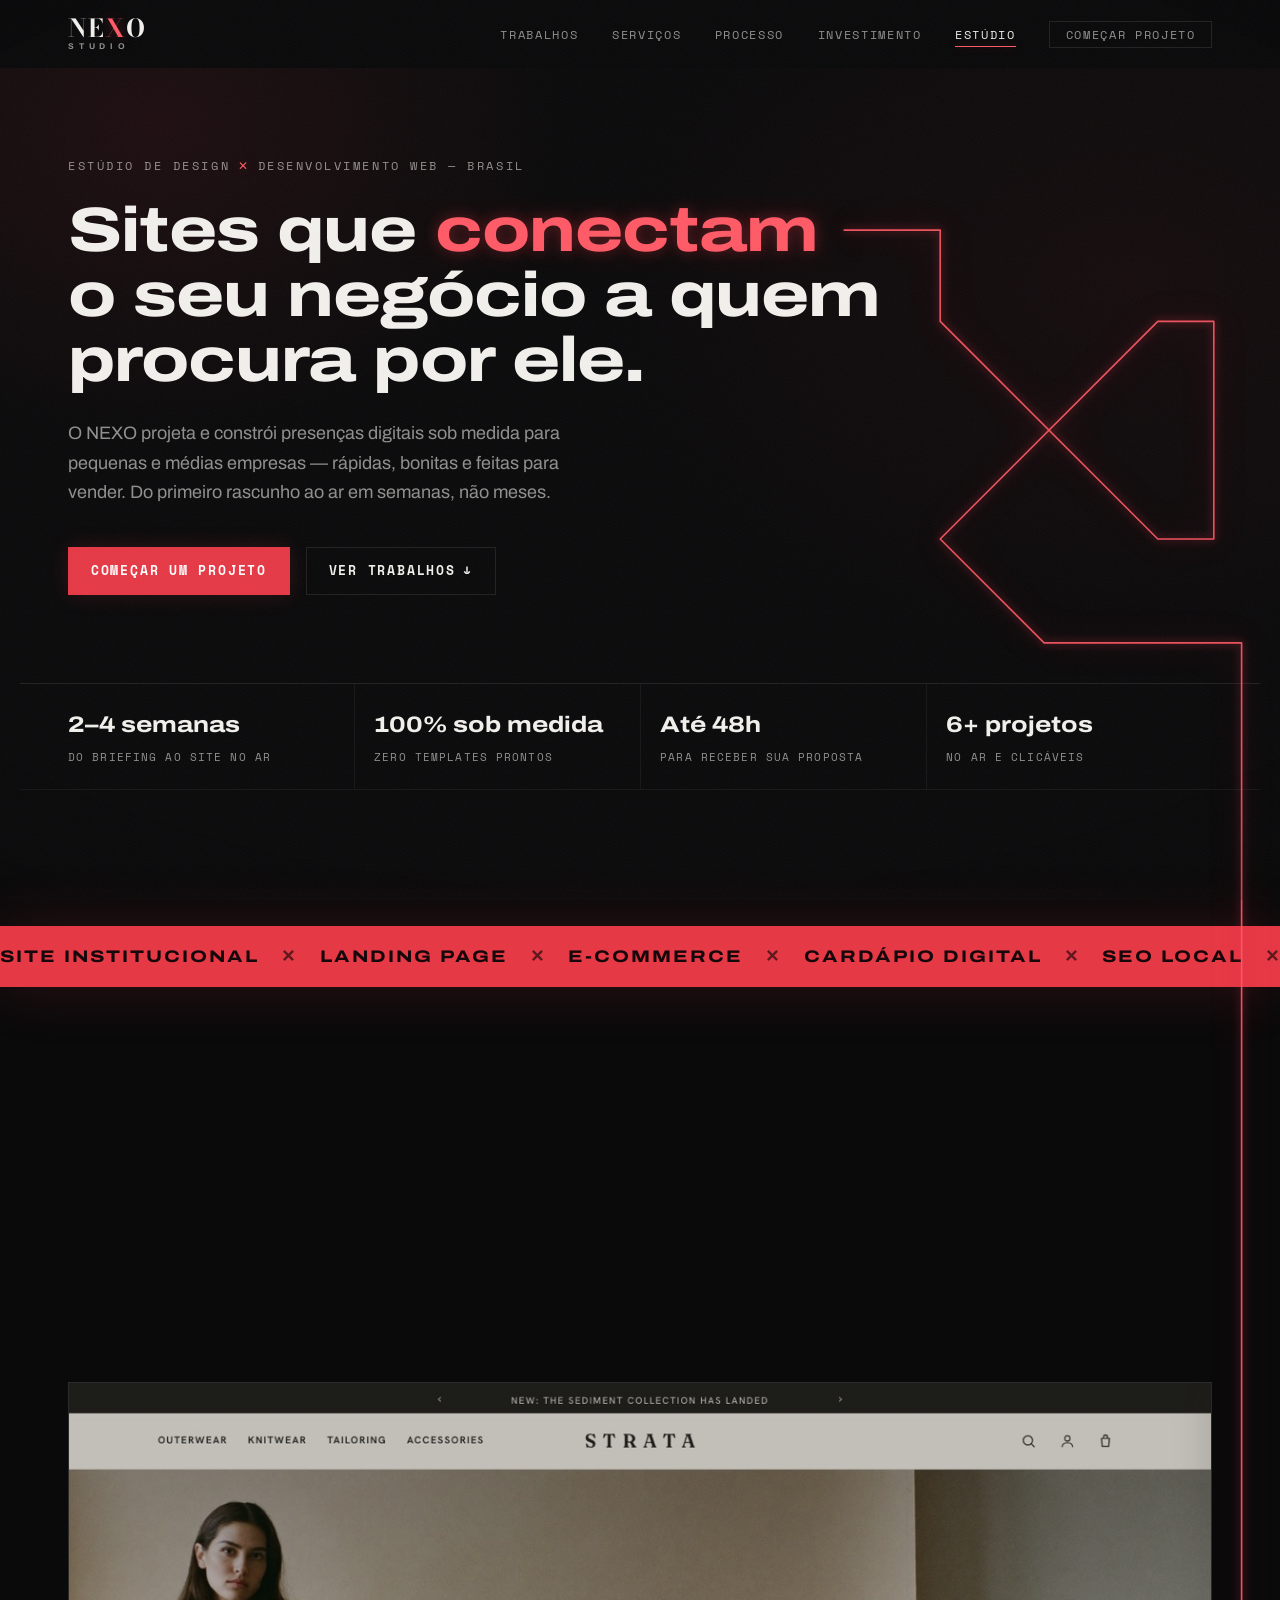
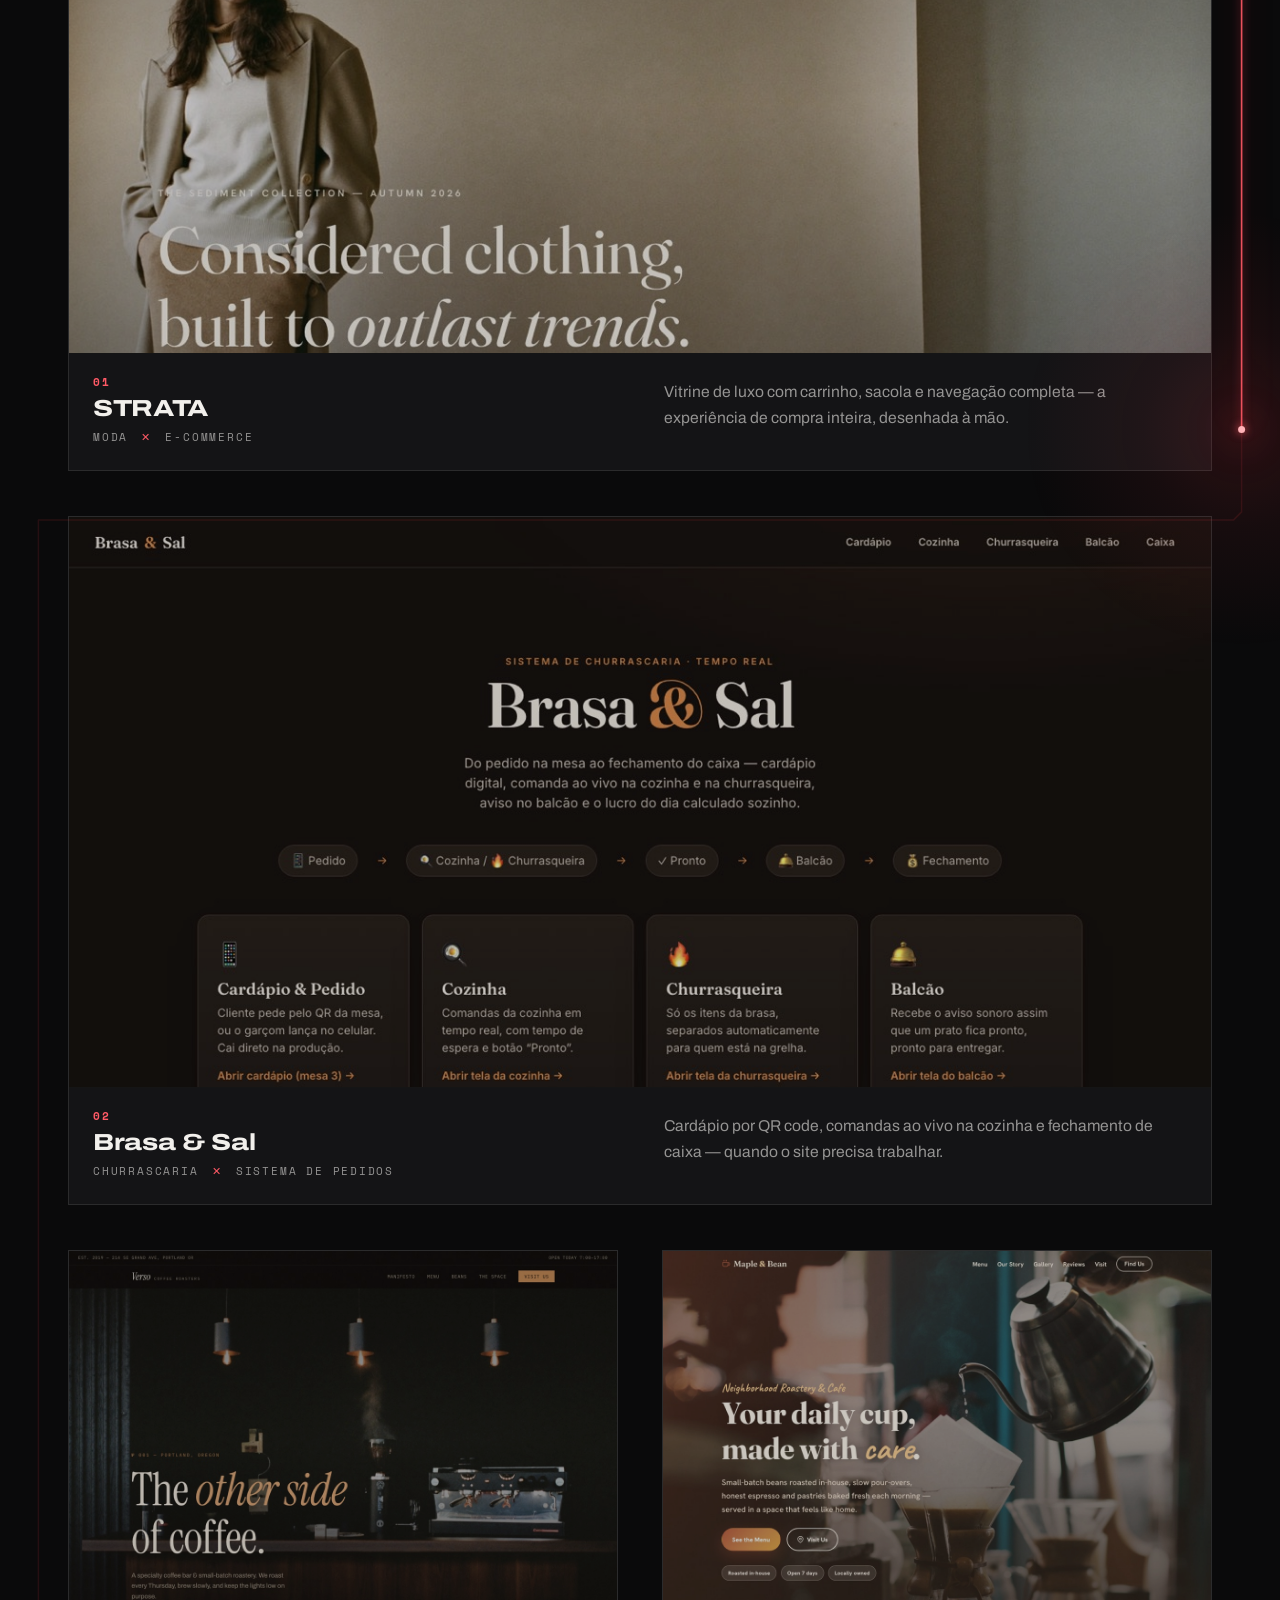
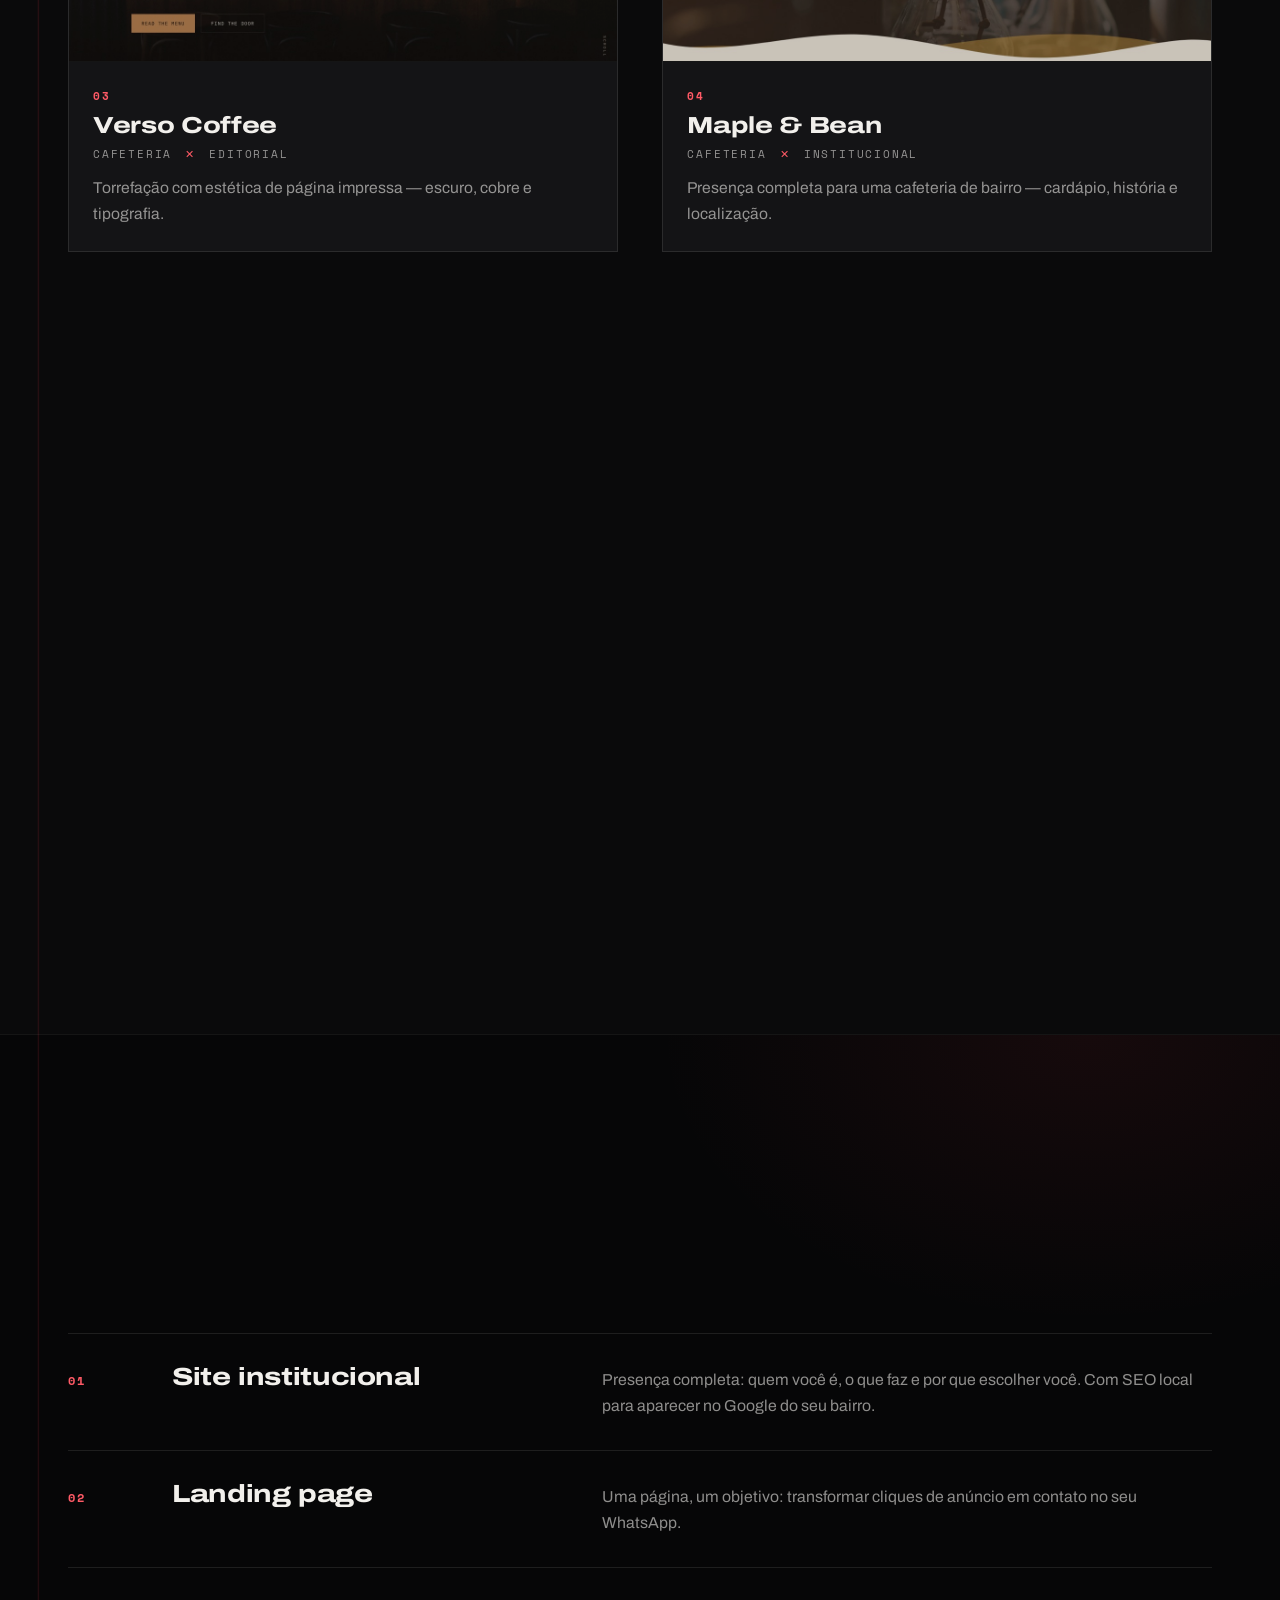
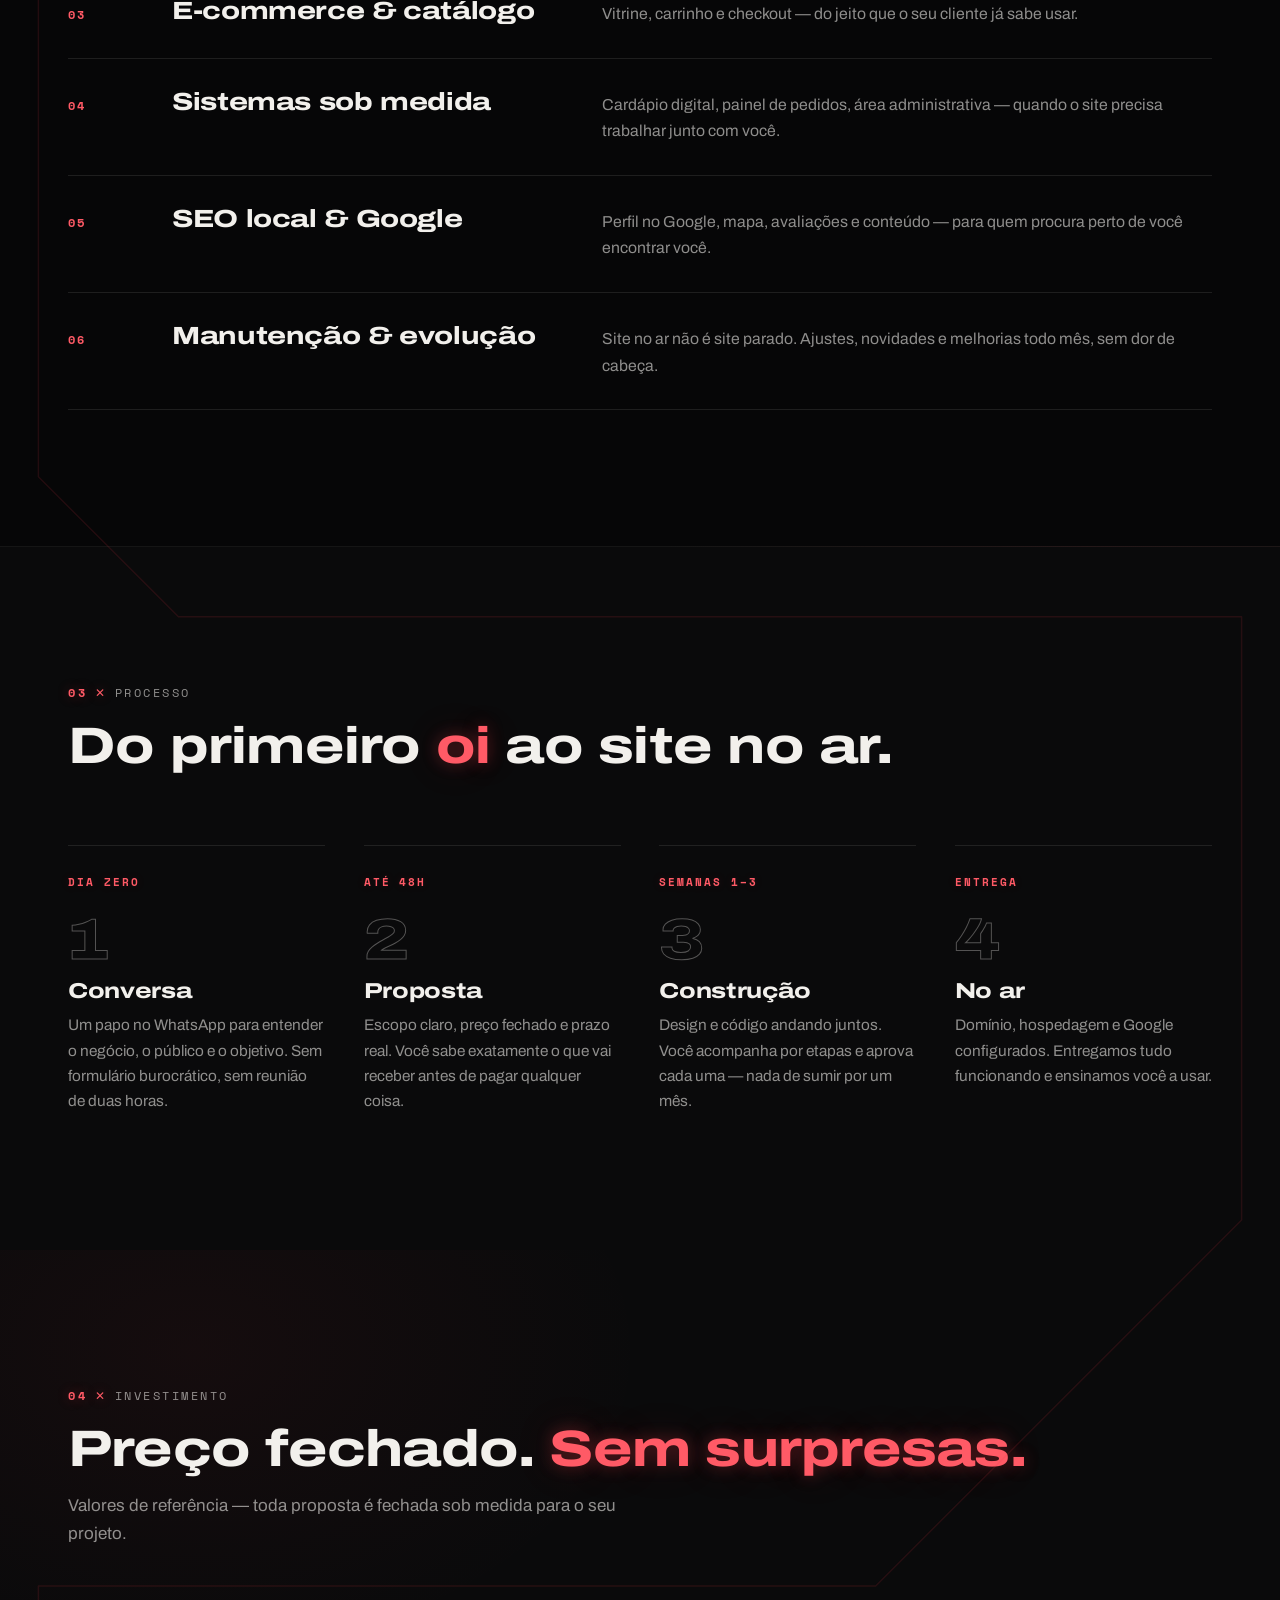
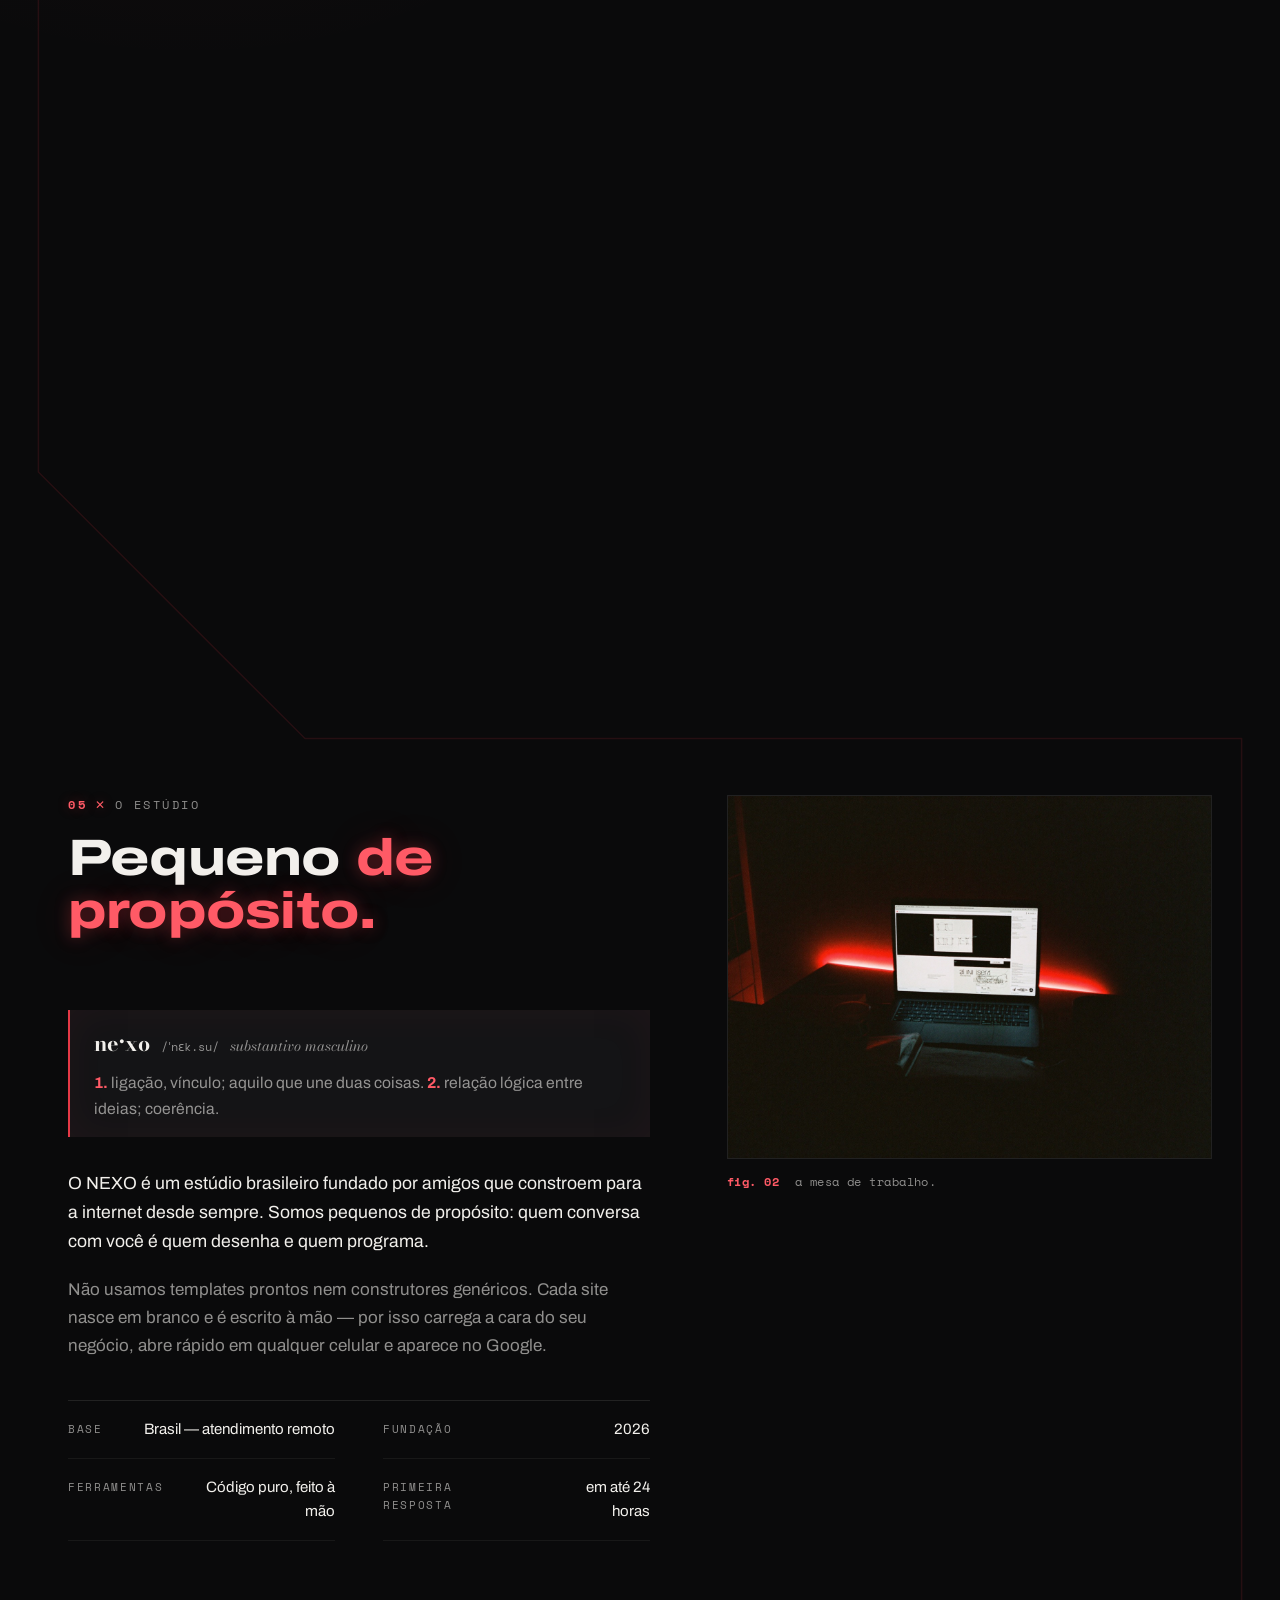
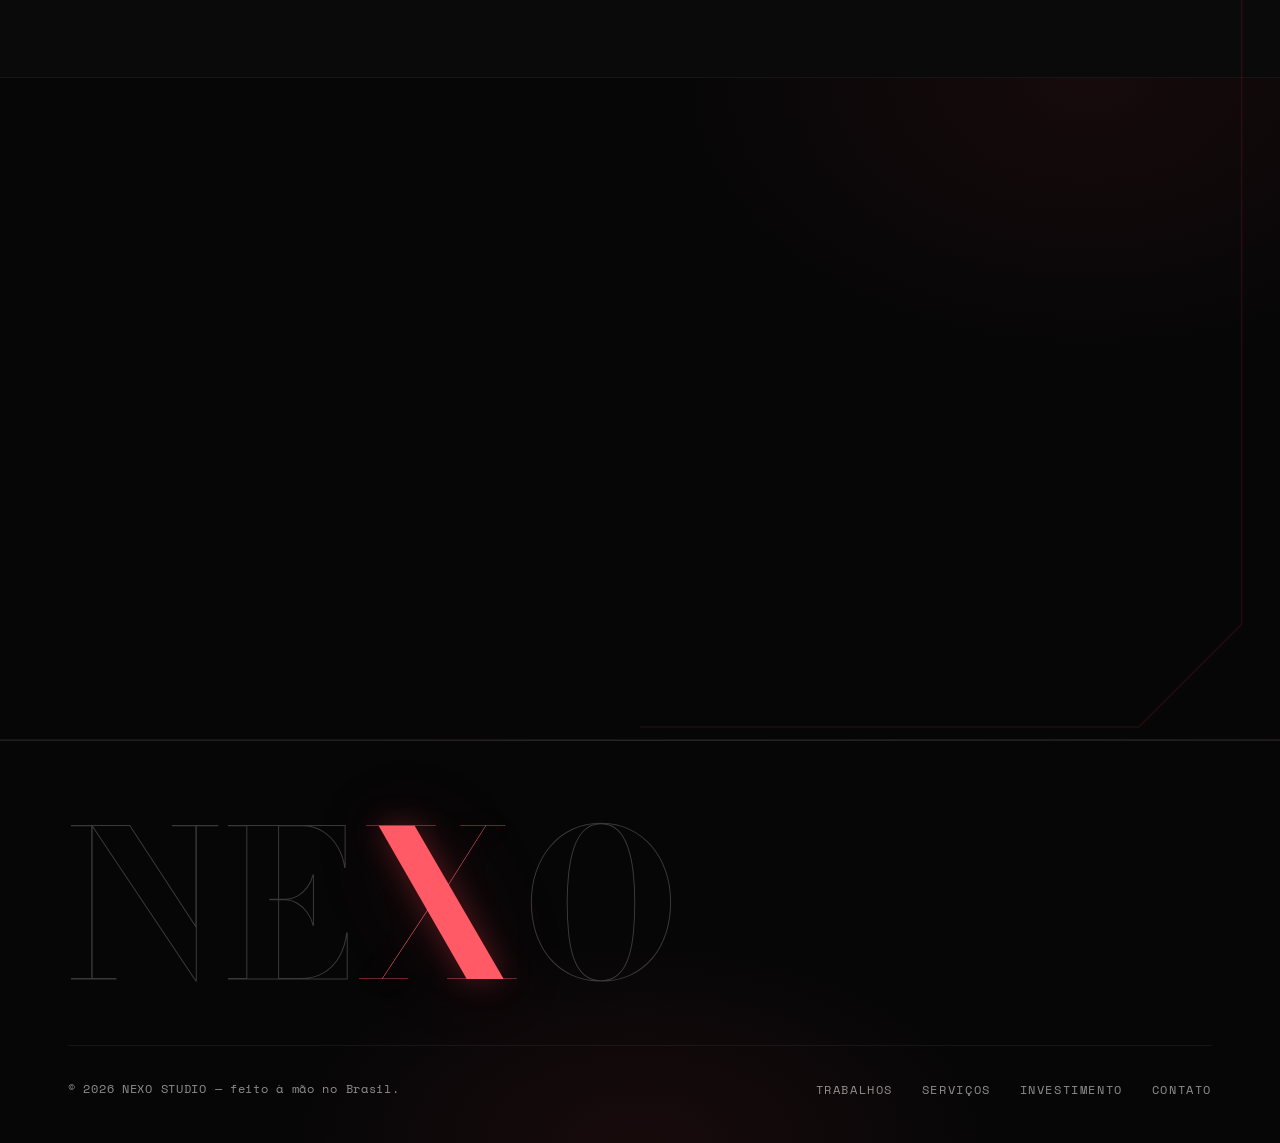
==== commit 63be99e9: "Filamento v2: ✕ de fio no hero, traçado reto, luz que acende - Fios retos (verticais/horizontais/cha" ====
--- a/index.html
+++ b/index.html
@@ -88,6 +88,7 @@
         </radialGradient>
       </defs>
       <circle class="thread-halo" id="thread-halo" r="240" fill="url(#thread-halo-grad)"/>
+      <path class="thread-base" id="thread-base" d="" fill="none"/>
       <path class="thread-path" id="thread-path" d="" fill="none"/>
       <circle class="thread-nib" id="thread-nib" r="3.5"/>
     </svg>
--- a/css/style.css
+++ b/css/style.css
@@ -213,8 +213,14 @@
   position:absolute;inset:0;width:100%;height:100%;
   pointer-events:none;z-index:3;overflow:visible;
 }
+/* o fio apagado: já está lá, esperando a luz — como o tubo do neon */
+.thread-base{
+  stroke:rgba(230,57,70,.13);stroke-width:1.5;
+  stroke-linecap:round;stroke-linejoin:round;
+}
 .thread-path{
-  stroke:var(--red-bright);stroke-width:1.6;stroke-linecap:round;
+  stroke:var(--red-bright);stroke-width:1.6;
+  stroke-linecap:round;stroke-linejoin:round;
   opacity:.9;
   filter:drop-shadow(0 0 4px rgba(230,57,70,.8)) drop-shadow(0 0 18px rgba(230,57,70,.4));
 }
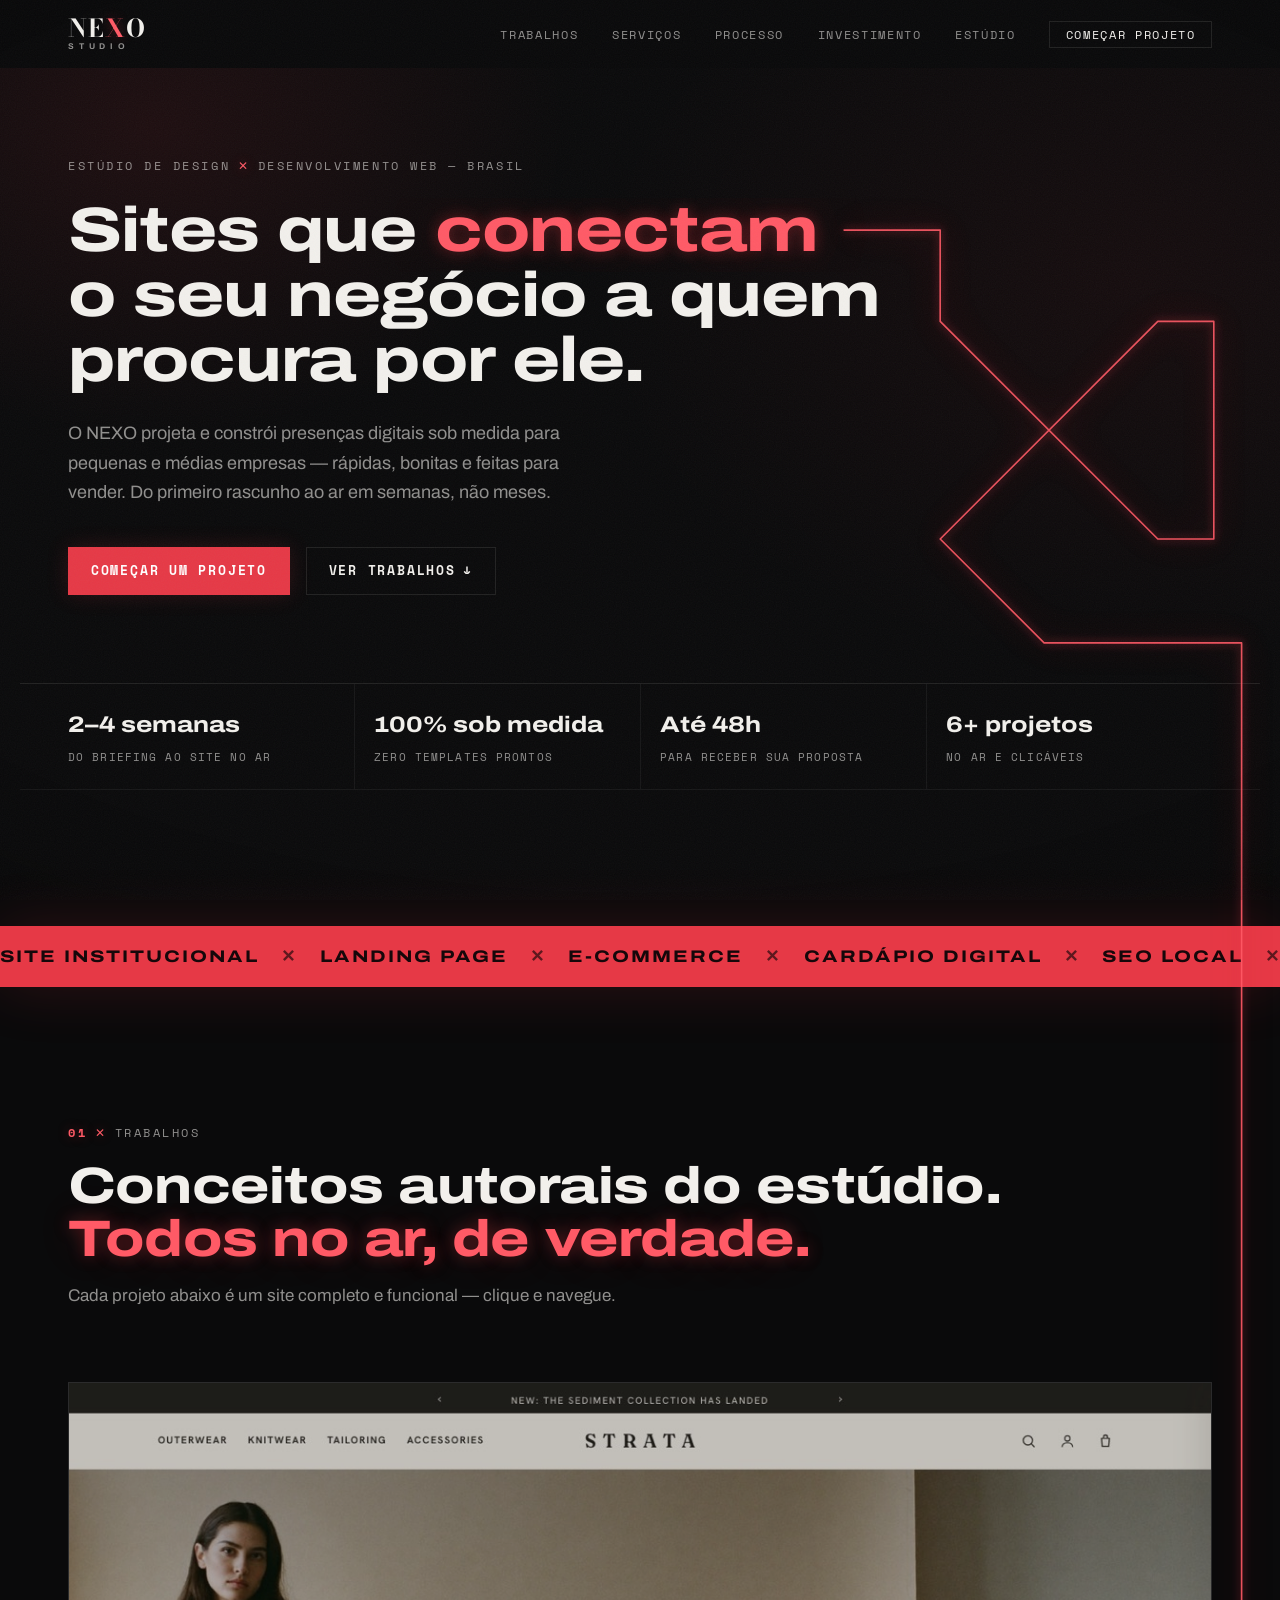
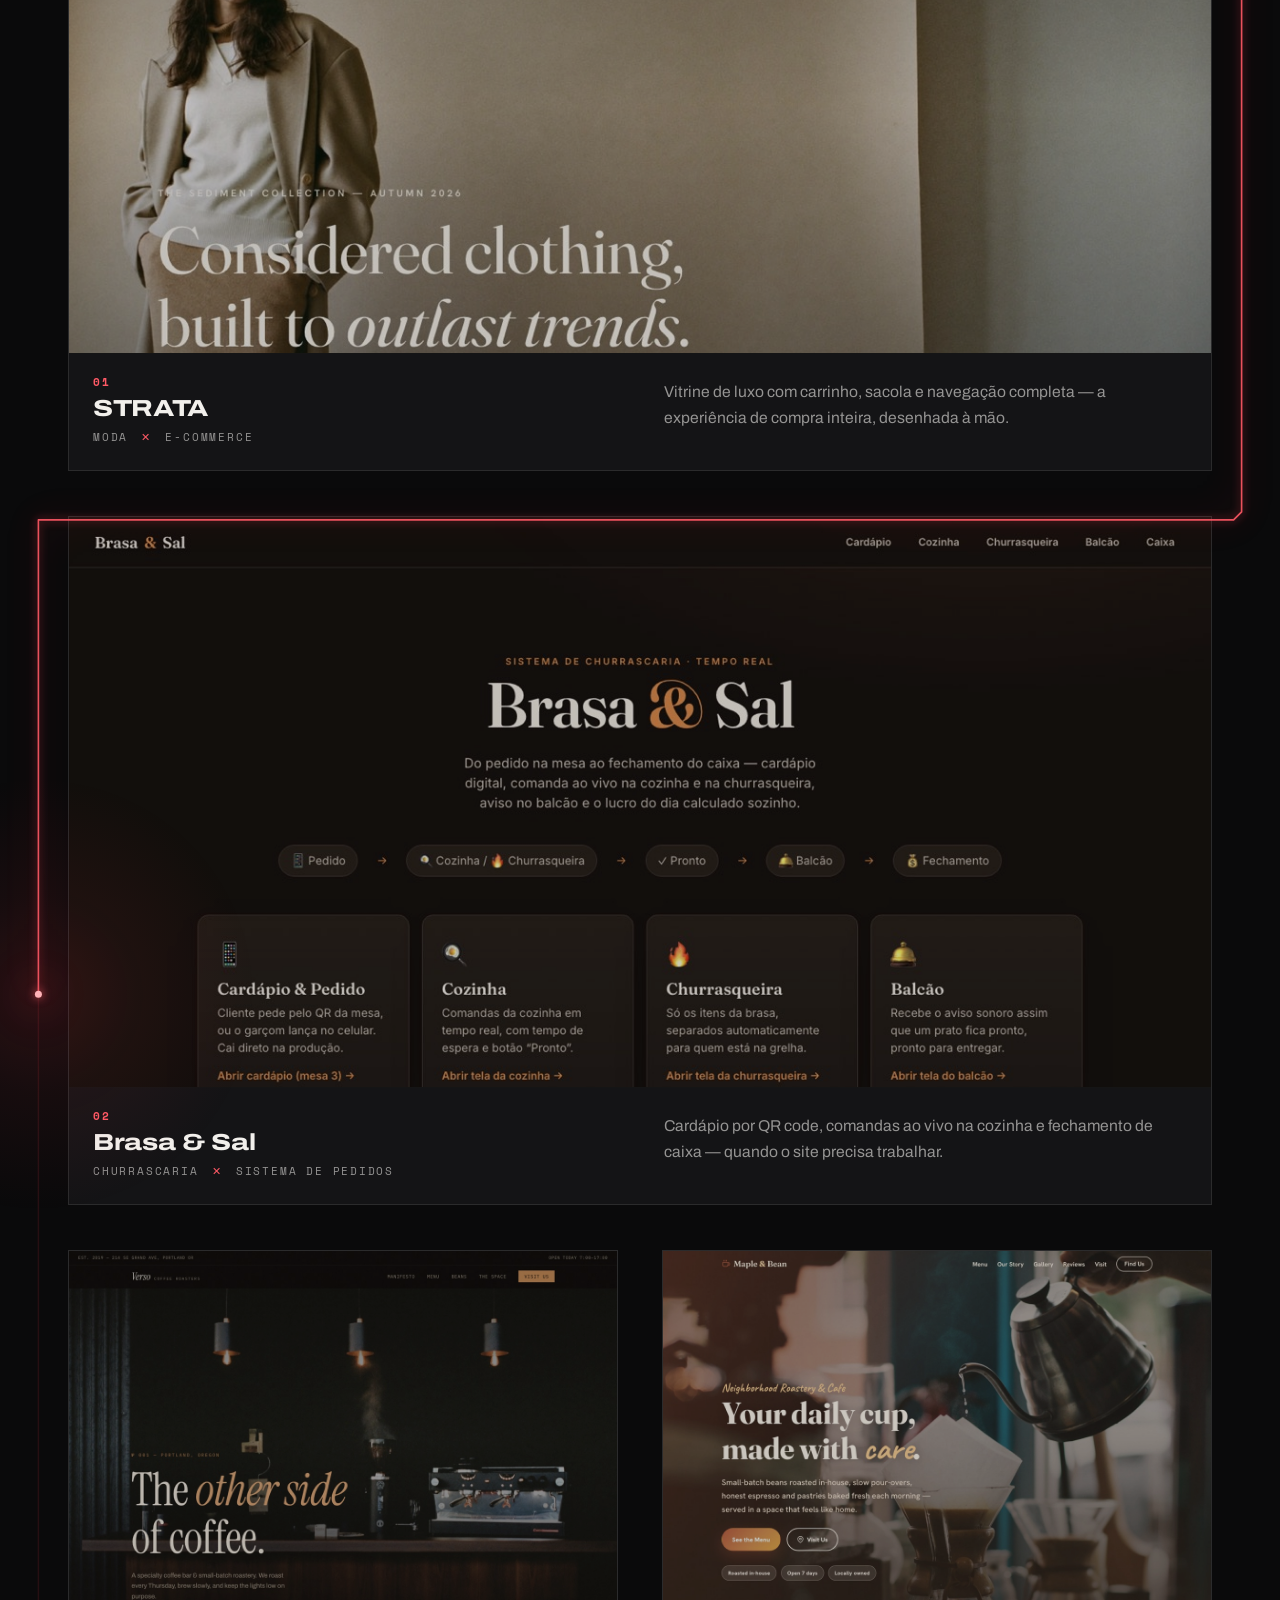
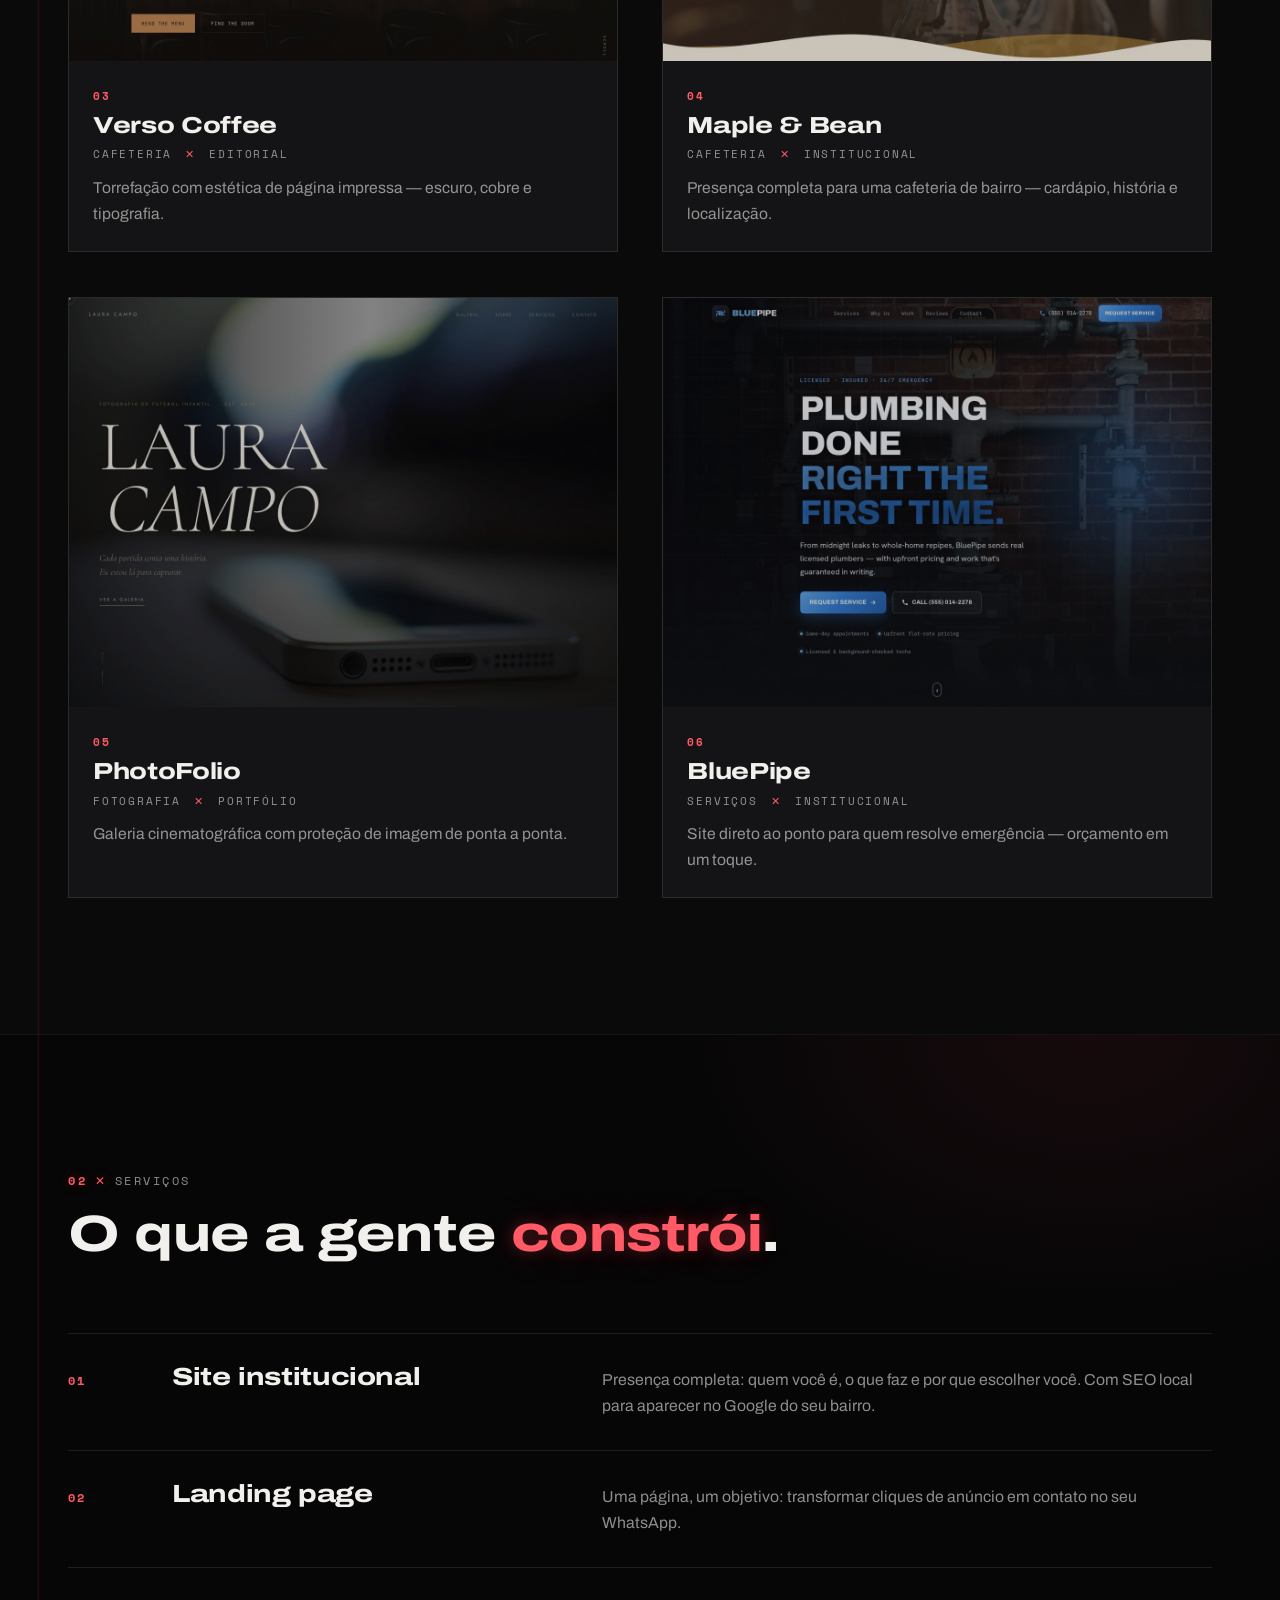
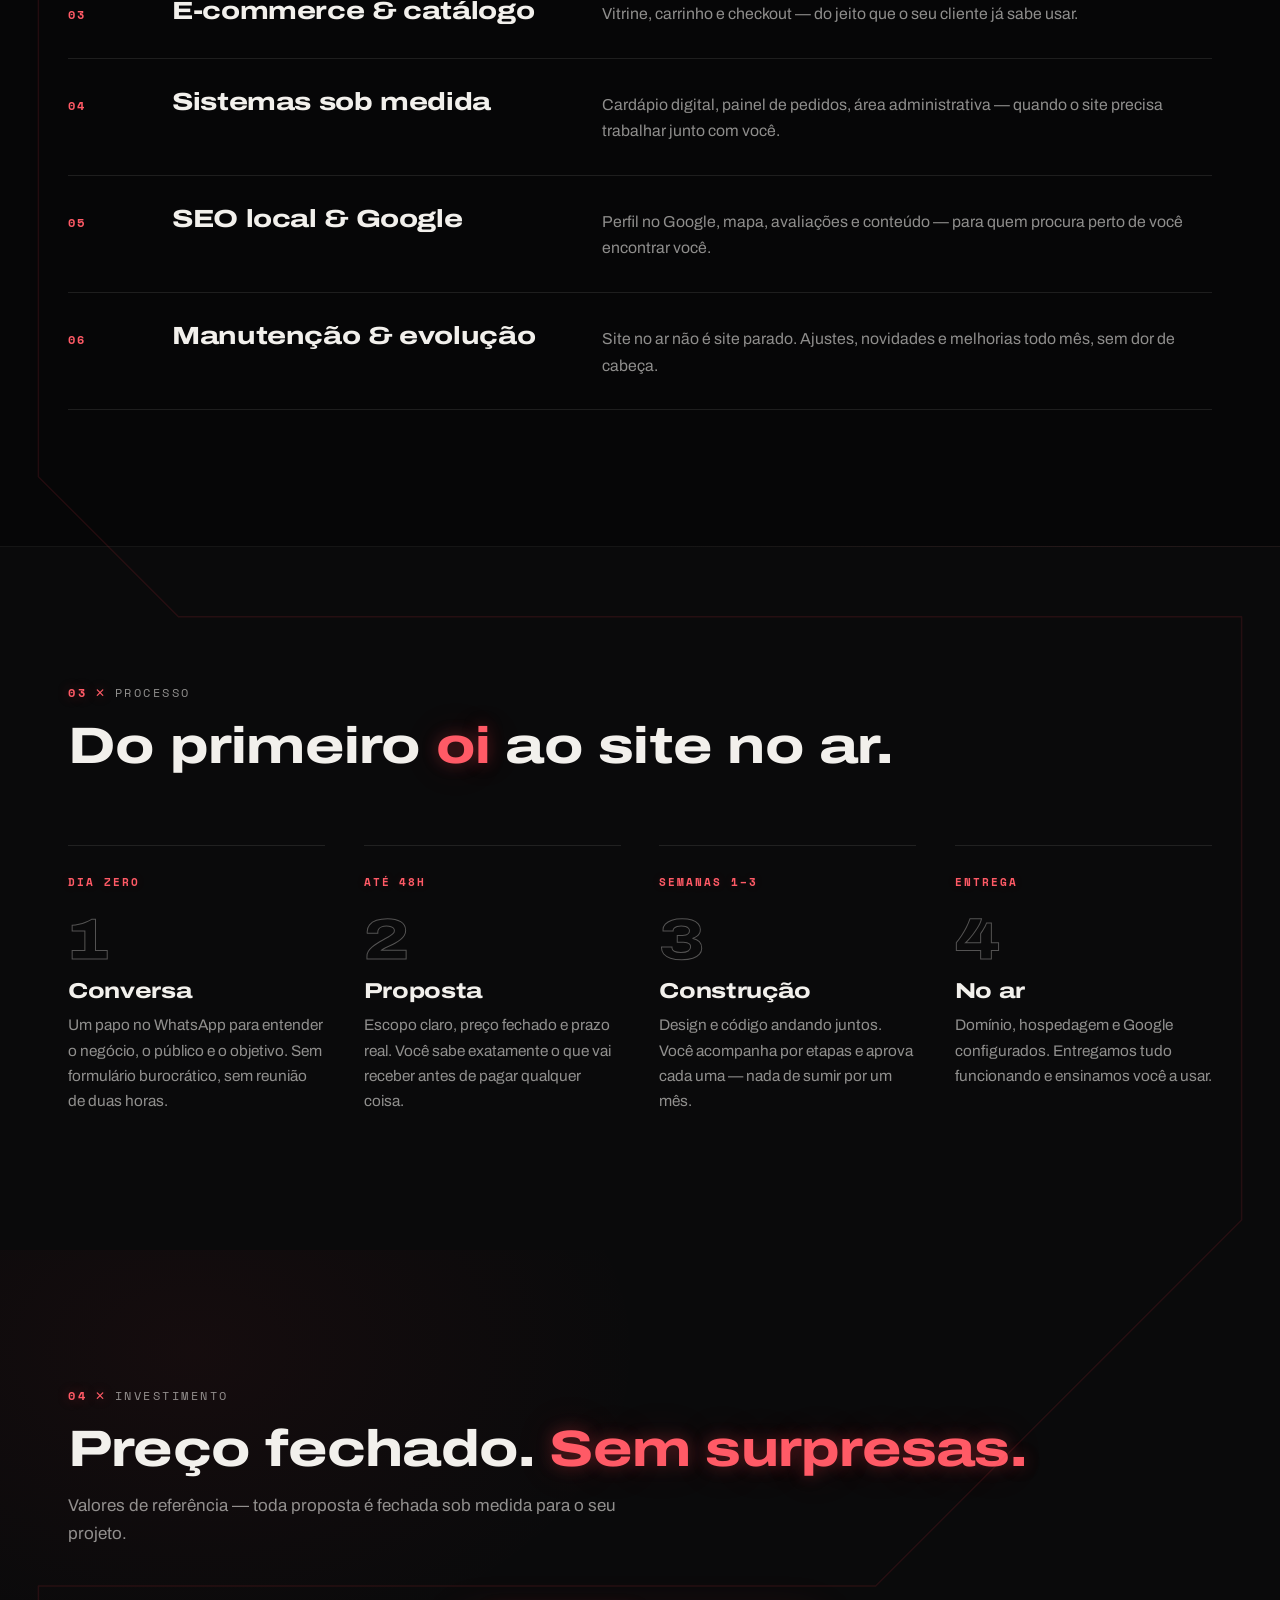
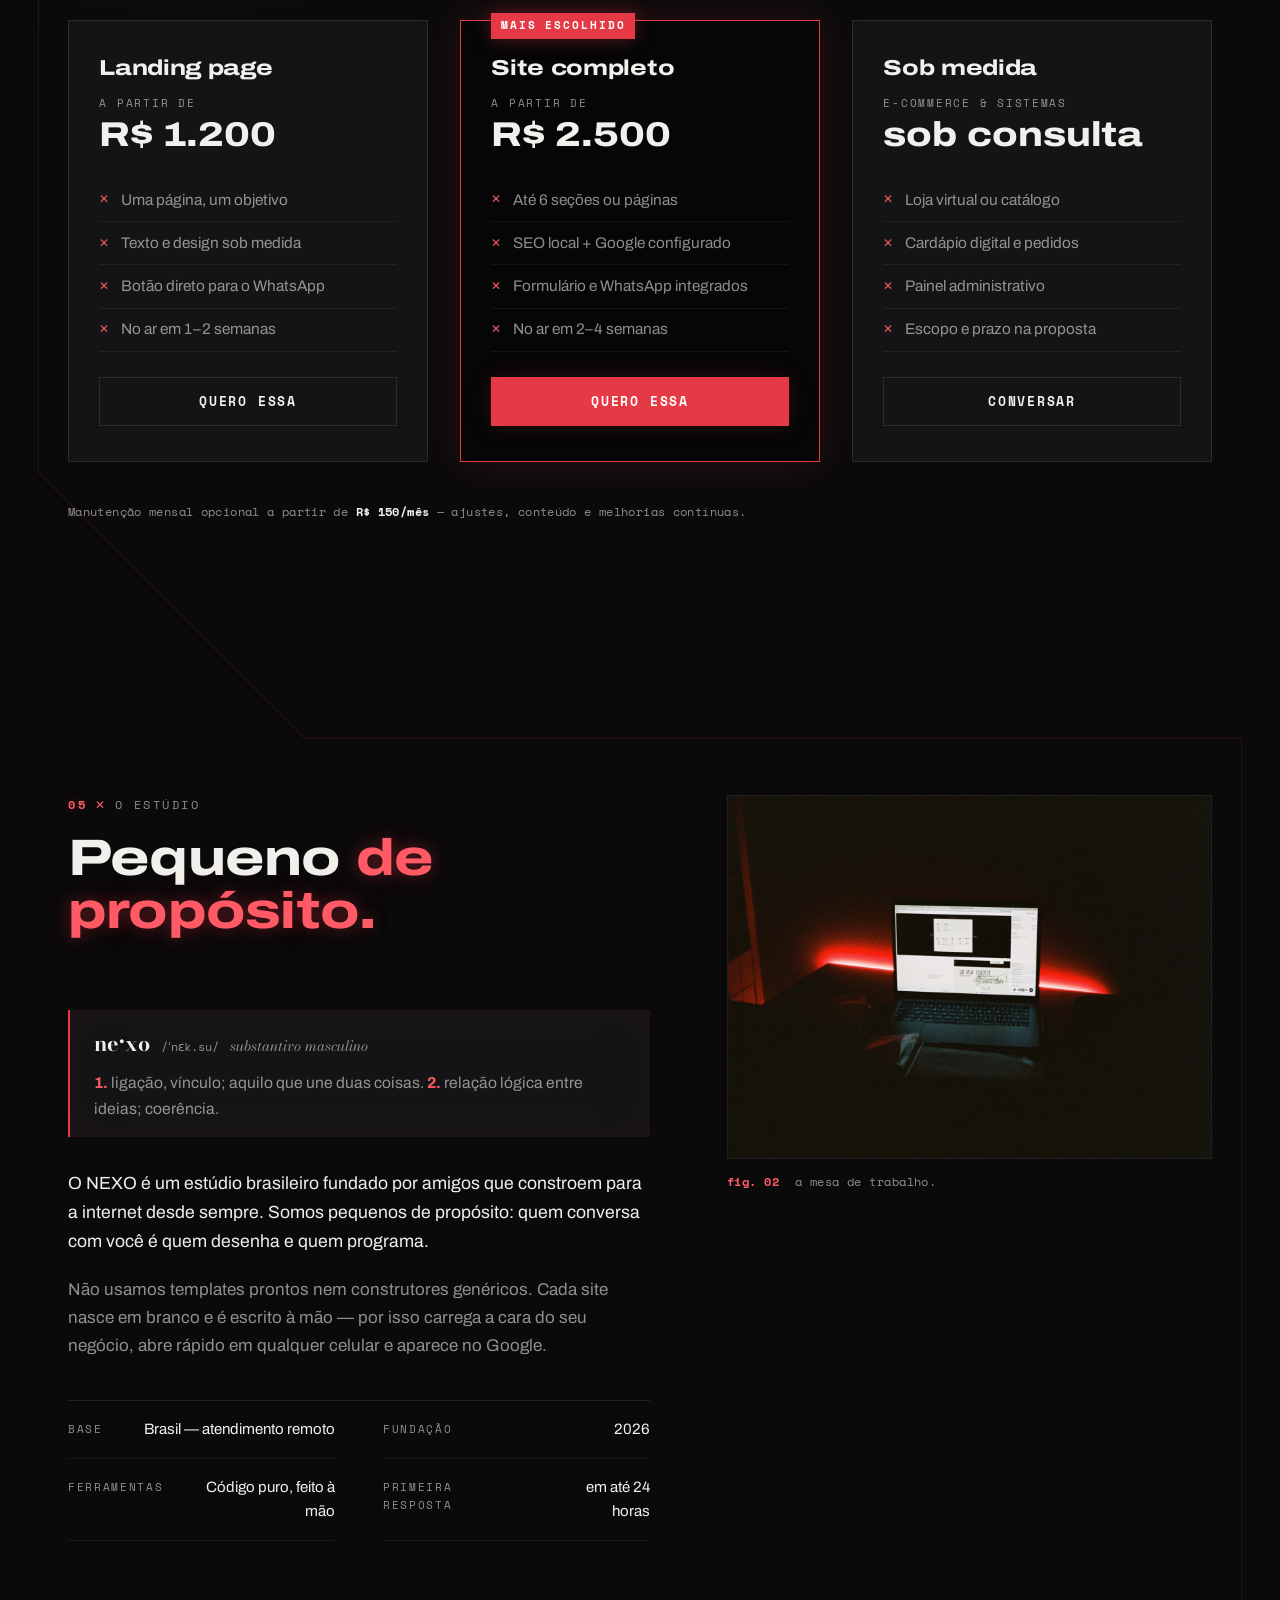
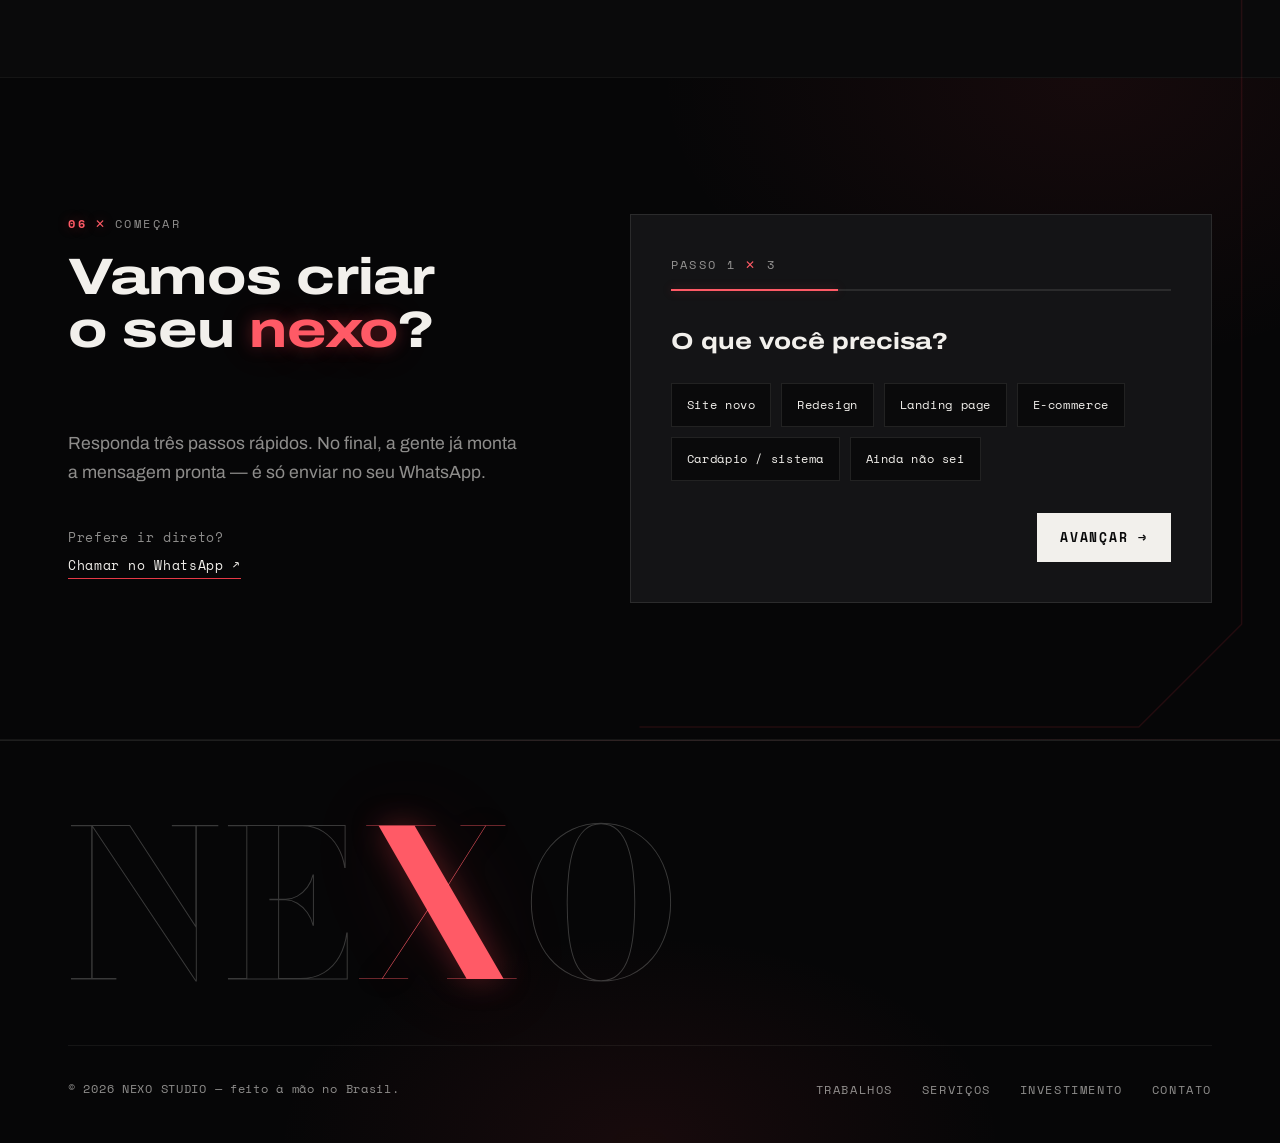
==== commit 7802f70a: "A11y/UX: guidelines de interface (skip link, aria, foco, nbsp) Aplica o Web Interface Guidelines: - " ====
--- a/index.html
+++ b/index.html
@@ -53,10 +53,12 @@
 </head>
 <body id="top">
 
+  <a class="skip-link" href="#main">Pular para o conteúdo</a>
+
   <!-- ══════════ NAV ══════════ -->
   <header class="nav" id="nav">
     <div class="nav-inner">
-      <a class="brand" href="#top" aria-label="NEXO STUDIO — voltar ao início">
+      <a class="brand" href="#top" aria-label="NEXO STUDIO — voltar ao início" translate="no">
         <span class="brand-word">NE<em>X</em>O</span>
         <span class="brand-sub">STUDIO</span>
       </a>
@@ -298,7 +300,7 @@
         <div class="price-grid">
           <article class="price-card reveal">
             <h3>Landing page</h3>
-            <p class="price"><span class="from">a partir de</span>R$ 1.200</p>
+            <p class="price"><span class="from">a partir de</span>R$&nbsp;1.200</p>
             <ul>
               <li>Uma página, um objetivo</li>
               <li>Texto e design sob medida</li>
@@ -311,7 +313,7 @@
           <article class="price-card is-featured reveal">
             <p class="flag">Mais escolhido</p>
             <h3>Site completo</h3>
-            <p class="price"><span class="from">a partir de</span>R$ 2.500</p>
+            <p class="price"><span class="from">a partir de</span>R$&nbsp;2.500</p>
             <ul>
               <li>Até 6 seções ou páginas</li>
               <li>SEO local + Google configurado</li>
@@ -334,7 +336,7 @@
           </article>
         </div>
 
-        <p class="price-note reveal">Manutenção mensal opcional a partir de <strong>R$ 150/mês</strong> — ajustes, conteúdo e melhorias contínuas.</p>
+        <p class="price-note reveal">Manutenção mensal opcional a partir de <strong>R$&nbsp;150/mês</strong> — ajustes, conteúdo e melhorias contínuas.</p>
       </div>
     </section>
 
@@ -394,45 +396,45 @@
           <!-- Passo 1 -->
           <fieldset class="wiz-step is-active" data-step="1">
             <legend>O que você precisa?</legend>
-            <div class="chips" data-field="projectType" data-required="true">
-              <button type="button" class="chip" data-value="Site novo">Site novo</button>
-              <button type="button" class="chip" data-value="Redesign de site">Redesign</button>
-              <button type="button" class="chip" data-value="Landing page">Landing page</button>
-              <button type="button" class="chip" data-value="E-commerce / loja">E-commerce</button>
-              <button type="button" class="chip" data-value="Cardápio ou sistema">Cardápio / sistema</button>
-              <button type="button" class="chip" data-value="Ainda não sei">Ainda não sei</button>
-            </div>
-            <p class="wiz-error" hidden>Escolha uma opção para continuar.</p>
+            <div class="chips" data-field="projectType" data-required="true" role="group" aria-label="O que você precisa">
+              <button type="button" class="chip" aria-pressed="false" data-value="Site novo">Site novo</button>
+              <button type="button" class="chip" aria-pressed="false" data-value="Redesign de site">Redesign</button>
+              <button type="button" class="chip" aria-pressed="false" data-value="Landing page">Landing page</button>
+              <button type="button" class="chip" aria-pressed="false" data-value="E-commerce / loja">E-commerce</button>
+              <button type="button" class="chip" aria-pressed="false" data-value="Cardápio ou sistema">Cardápio / sistema</button>
+              <button type="button" class="chip" aria-pressed="false" data-value="Ainda não sei">Ainda não sei</button>
+            </div>
+            <p class="wiz-error" role="alert" aria-live="polite" hidden>Escolha uma opção para continuar.</p>
           </fieldset>
 
           <!-- Passo 2 -->
           <fieldset class="wiz-step" data-step="2">
             <legend>Sobre o seu negócio</legend>
 
-            <p class="wiz-q">Segmento</p>
-            <div class="chips" data-field="segment" data-required="true">
-              <button type="button" class="chip" data-value="Restaurante e comida">Restaurante &amp; comida</button>
-              <button type="button" class="chip" data-value="Comércio e loja">Comércio &amp; loja</button>
-              <button type="button" class="chip" data-value="Serviços">Serviços</button>
-              <button type="button" class="chip" data-value="Saúde e beleza">Saúde &amp; beleza</button>
-              <button type="button" class="chip" data-value="Outro">Outro</button>
-            </div>
-
-            <p class="wiz-q">Prazo</p>
-            <div class="chips" data-field="deadline" data-required="true">
-              <button type="button" class="chip" data-value="Para ontem">Para ontem</button>
-              <button type="button" class="chip" data-value="Próximas semanas">Próximas semanas</button>
-              <button type="button" class="chip" data-value="Sem pressa">Sem pressa</button>
-            </div>
-
-            <p class="wiz-q">Investimento</p>
-            <div class="chips" data-field="budget" data-required="true">
-              <button type="button" class="chip" data-value="Até R$ 1.500">Até R$ 1.500</button>
-              <button type="button" class="chip" data-value="R$ 1.500 a 3.000">R$ 1.500–3.000</button>
-              <button type="button" class="chip" data-value="Acima de R$ 3.000">R$ 3.000+</button>
-              <button type="button" class="chip" data-value="Ainda não definido">Ainda não sei</button>
-            </div>
-            <p class="wiz-error" hidden>Escolha uma opção em cada grupo.</p>
+            <p class="wiz-q" id="q-segment">Segmento</p>
+            <div class="chips" data-field="segment" data-required="true" role="group" aria-labelledby="q-segment">
+              <button type="button" class="chip" aria-pressed="false" data-value="Restaurante e comida">Restaurante &amp; comida</button>
+              <button type="button" class="chip" aria-pressed="false" data-value="Comércio e loja">Comércio &amp; loja</button>
+              <button type="button" class="chip" aria-pressed="false" data-value="Serviços">Serviços</button>
+              <button type="button" class="chip" aria-pressed="false" data-value="Saúde e beleza">Saúde &amp; beleza</button>
+              <button type="button" class="chip" aria-pressed="false" data-value="Outro">Outro</button>
+            </div>
+
+            <p class="wiz-q" id="q-deadline">Prazo</p>
+            <div class="chips" data-field="deadline" data-required="true" role="group" aria-labelledby="q-deadline">
+              <button type="button" class="chip" aria-pressed="false" data-value="Para ontem">Para ontem</button>
+              <button type="button" class="chip" aria-pressed="false" data-value="Próximas semanas">Próximas semanas</button>
+              <button type="button" class="chip" aria-pressed="false" data-value="Sem pressa">Sem pressa</button>
+            </div>
+
+            <p class="wiz-q" id="q-budget">Investimento</p>
+            <div class="chips" data-field="budget" data-required="true" role="group" aria-labelledby="q-budget">
+              <button type="button" class="chip" aria-pressed="false" data-value="Até R$ 1.500">Até R$&nbsp;1.500</button>
+              <button type="button" class="chip" aria-pressed="false" data-value="R$ 1.500 a 3.000">R$&nbsp;1.500–3.000</button>
+              <button type="button" class="chip" aria-pressed="false" data-value="Acima de R$ 3.000">R$&nbsp;3.000+</button>
+              <button type="button" class="chip" aria-pressed="false" data-value="Ainda não definido">Ainda não sei</button>
+            </div>
+            <p class="wiz-error" role="alert" aria-live="polite" hidden>Escolha uma opção em cada grupo.</p>
           </fieldset>
 
           <!-- Passo 3 -->
@@ -450,11 +452,11 @@
             <div class="field-row">
               <div class="field">
                 <label for="bf-email">E-mail *</label>
-                <input type="email" id="bf-email" name="email" autocomplete="email" inputmode="email" required>
+                <input type="email" id="bf-email" name="email" autocomplete="email" inputmode="email" spellcheck="false" required>
               </div>
               <div class="field">
                 <label for="bf-whats">Seu WhatsApp</label>
-                <input type="tel" id="bf-whats" name="whatsapp" autocomplete="tel" inputmode="tel" placeholder="(DDD) 90000-0000">
+                <input type="tel" id="bf-whats" name="whatsapp" autocomplete="tel" inputmode="tel" spellcheck="false" placeholder="(34) 90000-0000…">
               </div>
             </div>
             <div class="field">
@@ -467,7 +469,7 @@
               <label for="bf-company">Empresa</label>
               <input type="text" id="bf-company" name="company" tabindex="-1" autocomplete="off">
             </div>
-            <p class="wiz-error" hidden>Preencha seu nome e um e-mail válido.</p>
+            <p class="wiz-error" role="alert" aria-live="polite" hidden>Preencha seu nome e um e-mail válido.</p>
           </fieldset>
 
           <!-- Sucesso -->
@@ -496,7 +498,7 @@
   <!-- ══════════ FOOTER ══════════ -->
   <footer class="footer">
     <div class="container">
-      <p class="footer-word" aria-hidden="true">NE<em>X</em>O</p>
+      <p class="footer-word" aria-hidden="true" translate="no">NE<em>X</em>O</p>
       <div class="footer-row">
         <p class="footer-copy">© <span id="year">2026</span> NEXO STUDIO — feito à mão no Brasil.</p>
         <nav aria-label="Rodapé">
--- a/css/style.css
+++ b/css/style.css
@@ -57,6 +57,20 @@
 button{font:inherit;color:inherit;background:none;border:none;cursor:pointer}
 ::selection{background:var(--red);color:#fff}
 :focus-visible{outline:2px solid var(--red-bright);outline-offset:3px}
+a,button,.chip,.btn{-webkit-tap-highlight-color:rgba(230,57,70,.25);touch-action:manipulation}
+
+/* âncoras não ficam escondidas sob a nav fixa ao pular */
+section[id],[id="top"]{scroll-margin-top:5rem}
+
+/* pular para o conteúdo (teclado/leitor de tela) */
+.skip-link{
+  position:fixed;top:.6rem;left:.6rem;z-index:200;
+  background:var(--red);color:#fff;
+  font-family:var(--font-mono);font-size:.78rem;letter-spacing:.1em;text-transform:uppercase;
+  padding:.7em 1.2em;transform:translateY(-160%);
+  transition:transform .2s ease;
+}
+.skip-link:focus{transform:translateY(0)}
 
 ::-webkit-scrollbar{width:10px}
 ::-webkit-scrollbar-track{background:var(--bg-deep)}
@@ -91,7 +105,7 @@
   font-style:normal;color:var(--red-bright);
   text-shadow:0 0 16px var(--glow),0 0 44px var(--glow-soft);
 }
-h2{font-size:clamp(2rem,4.4vw,3.2rem)}
+h2{font-size:clamp(2rem,4.4vw,3.2rem);text-wrap:balance}
 
 .kicker{
   font-family:var(--font-mono);
@@ -178,7 +192,7 @@
 .nav-links a:not(.nav-cta):hover::after,
 .nav-links a.is-active::after{transform:scaleX(1)}
 .nav-links a.is-active{color:var(--ink)}
-.nav-cta{border:1px solid var(--line);padding:.7em 1.3em;color:var(--ink);transition:all .2s ease}
+.nav-cta{border:1px solid var(--line);padding:.7em 1.3em;color:var(--ink);transition:background .2s ease,border-color .2s ease,color .2s ease,box-shadow .2s ease}
 .nav-cta:hover{background:var(--red);border-color:var(--red);color:#fff;box-shadow:0 0 20px var(--glow-soft)}
 .nav-toggle{display:none;flex-direction:column;gap:6px;padding:.5rem}
 .nav-toggle span{width:26px;height:2px;background:var(--ink);transition:transform .25s ease,opacity .25s ease}
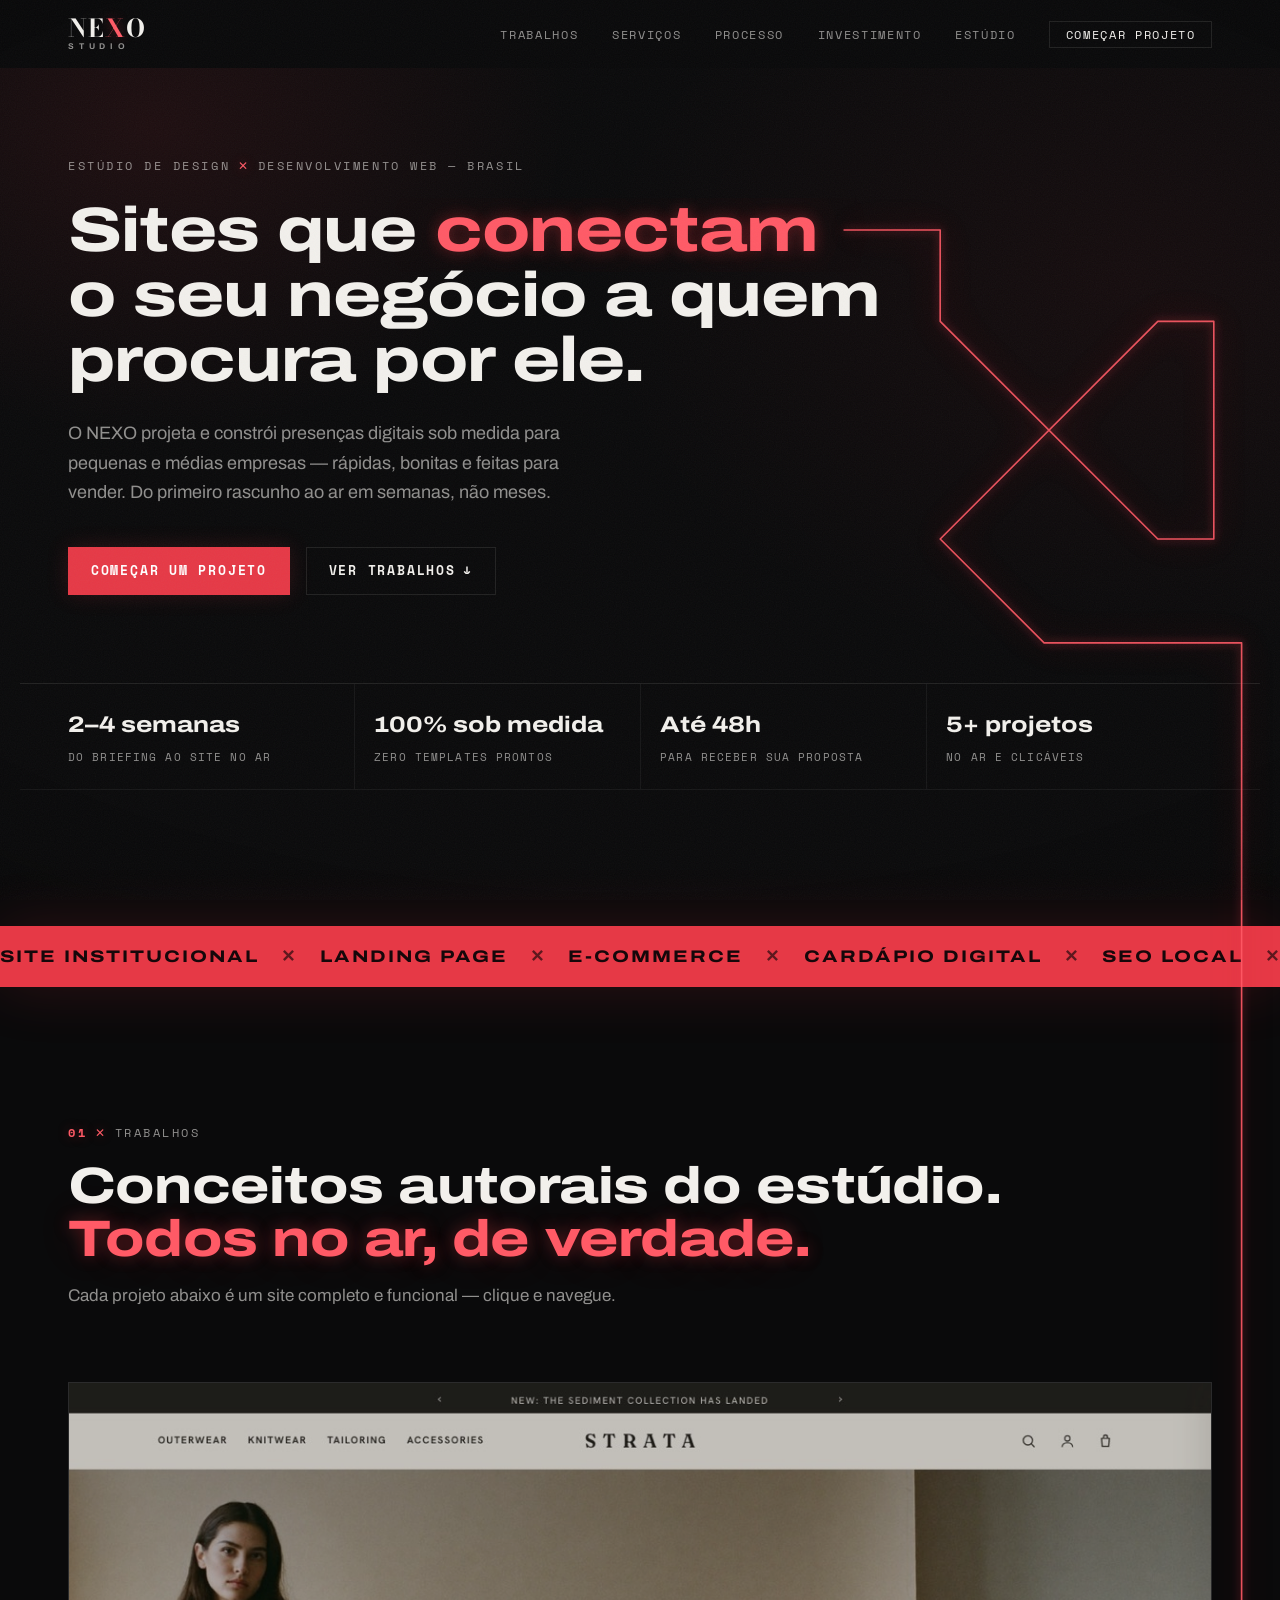
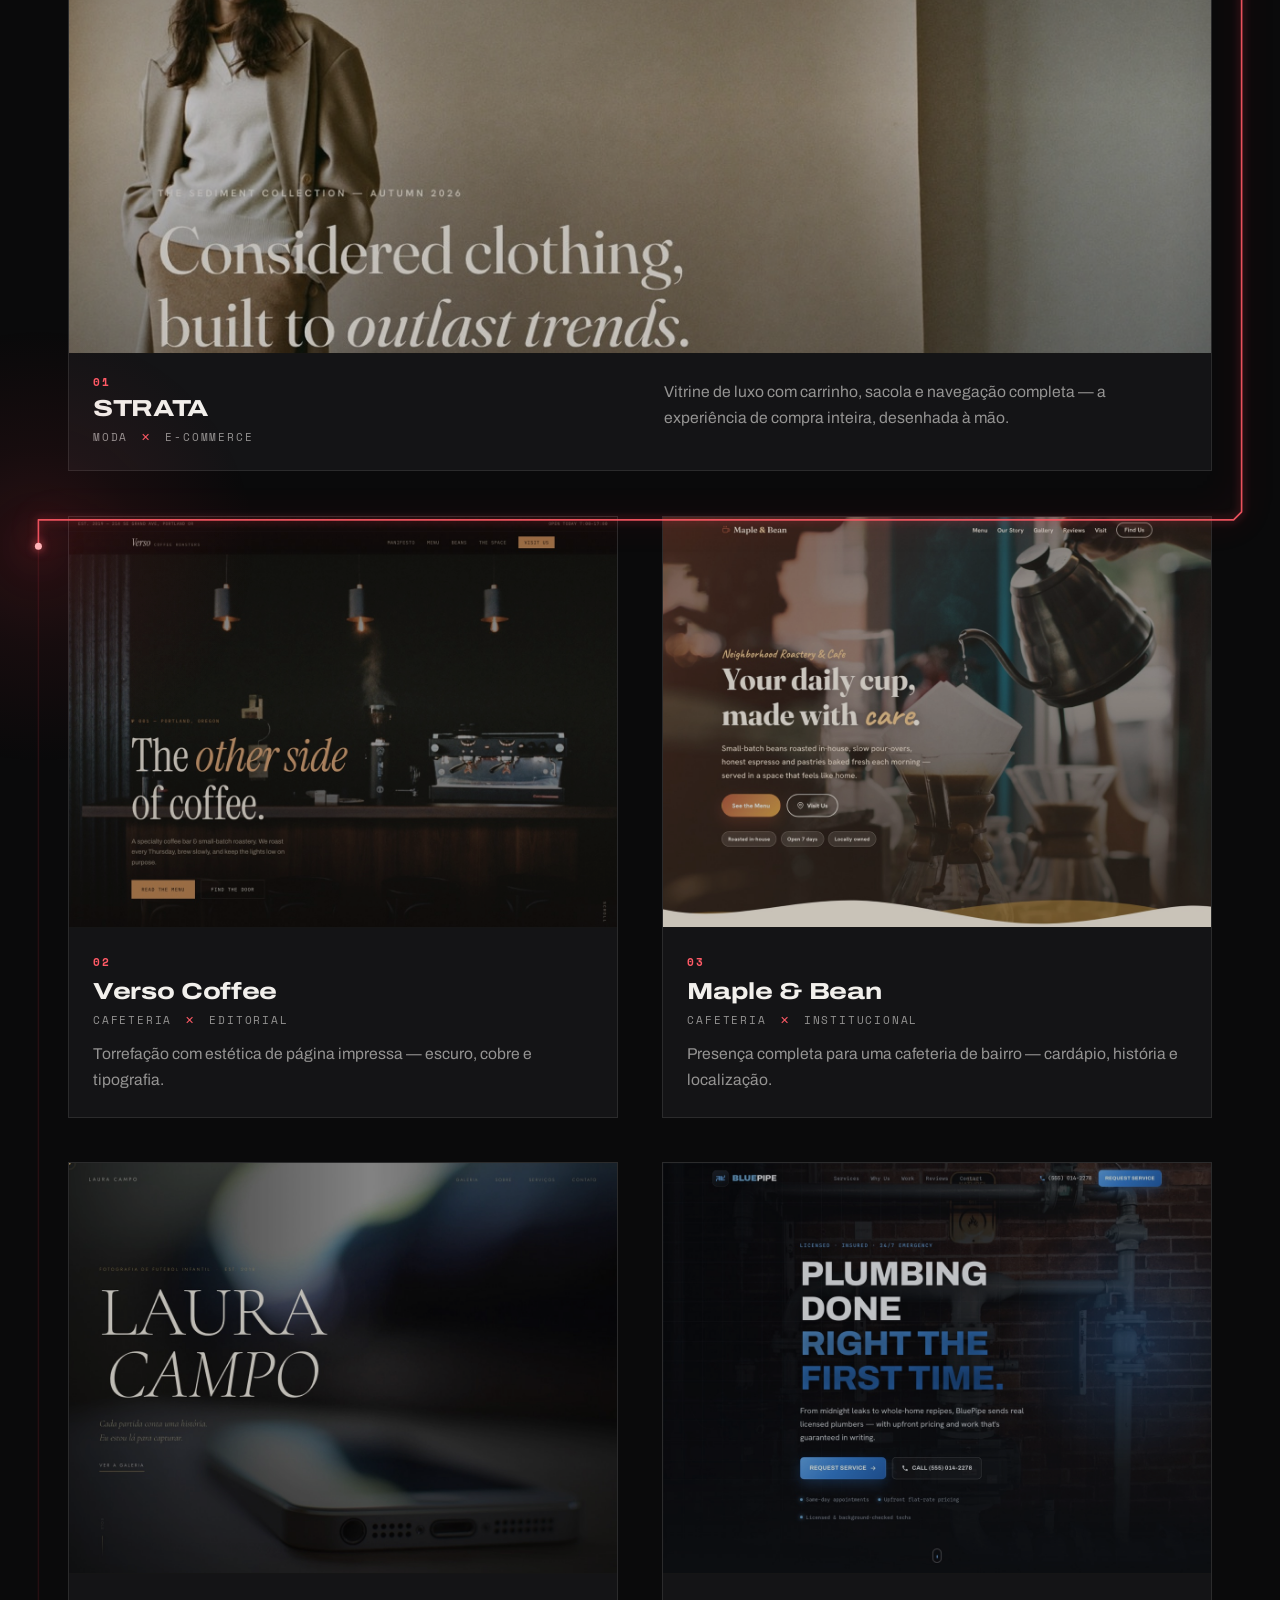
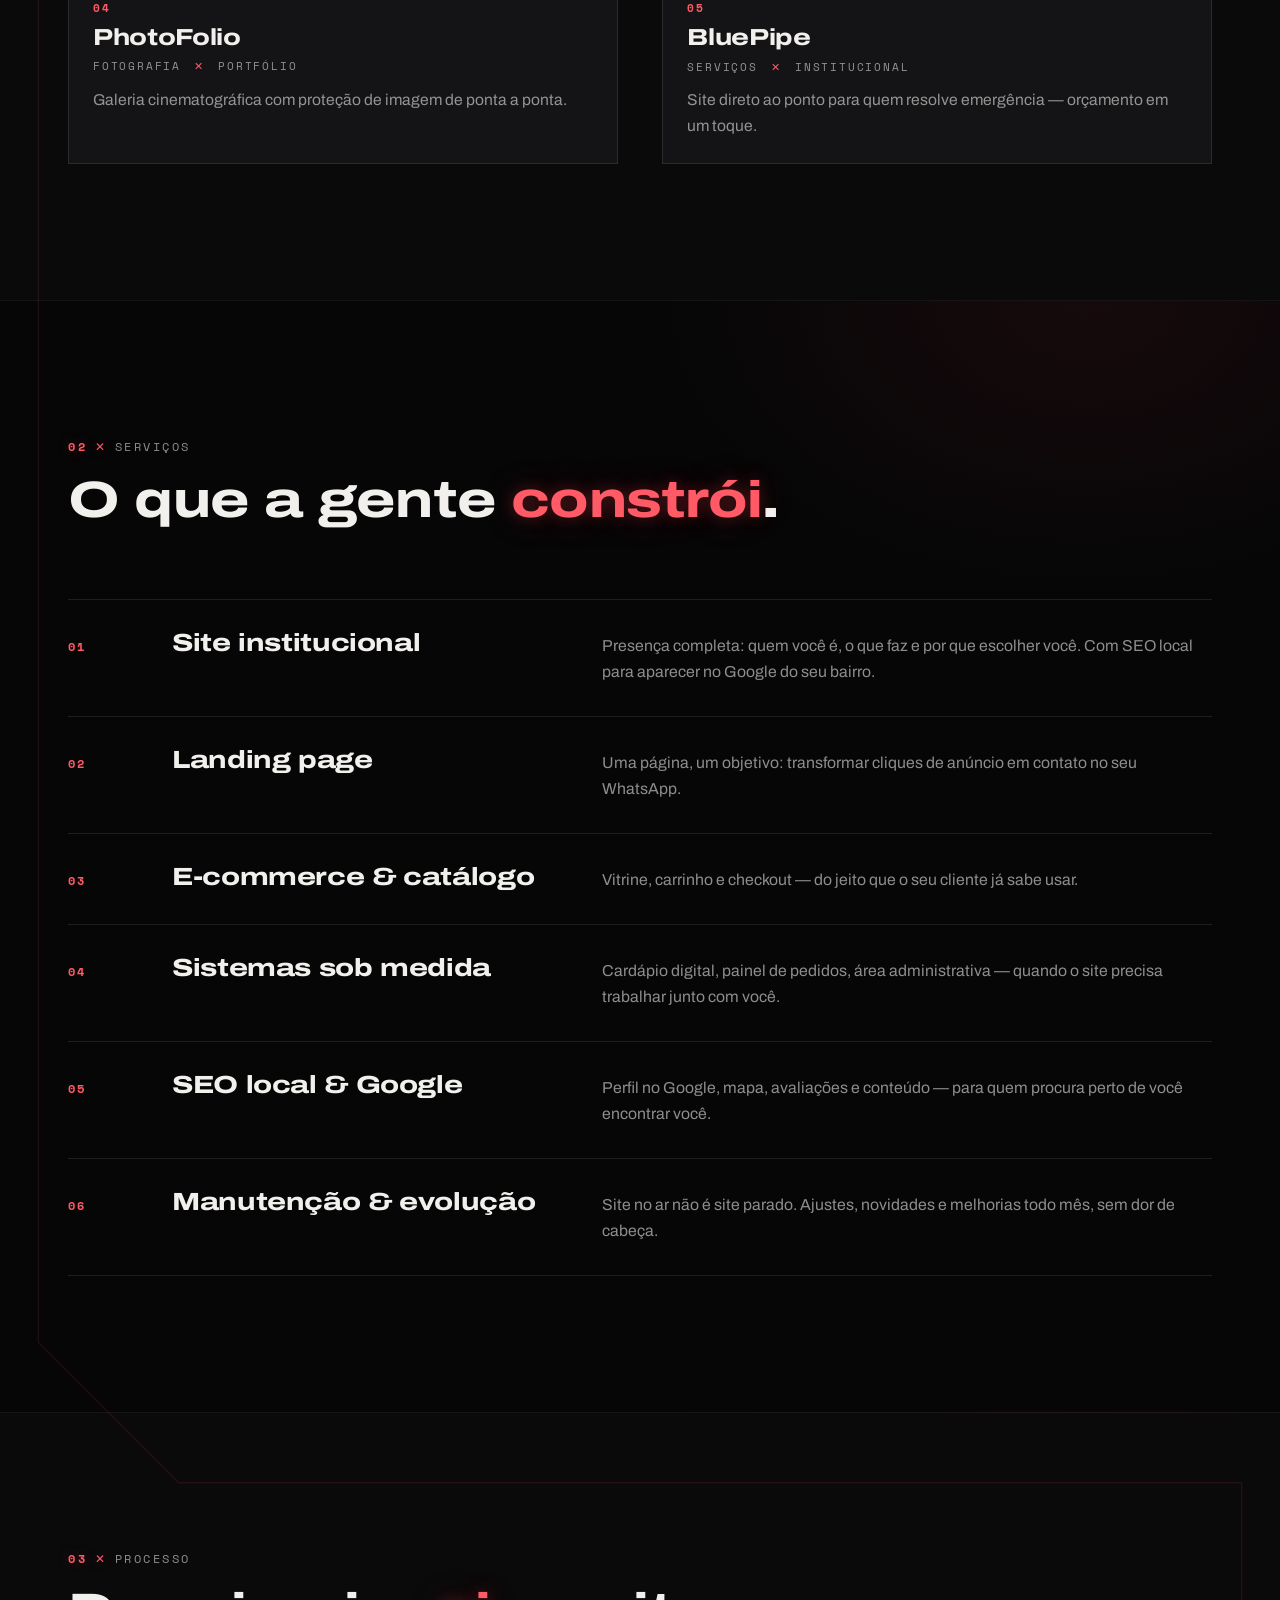
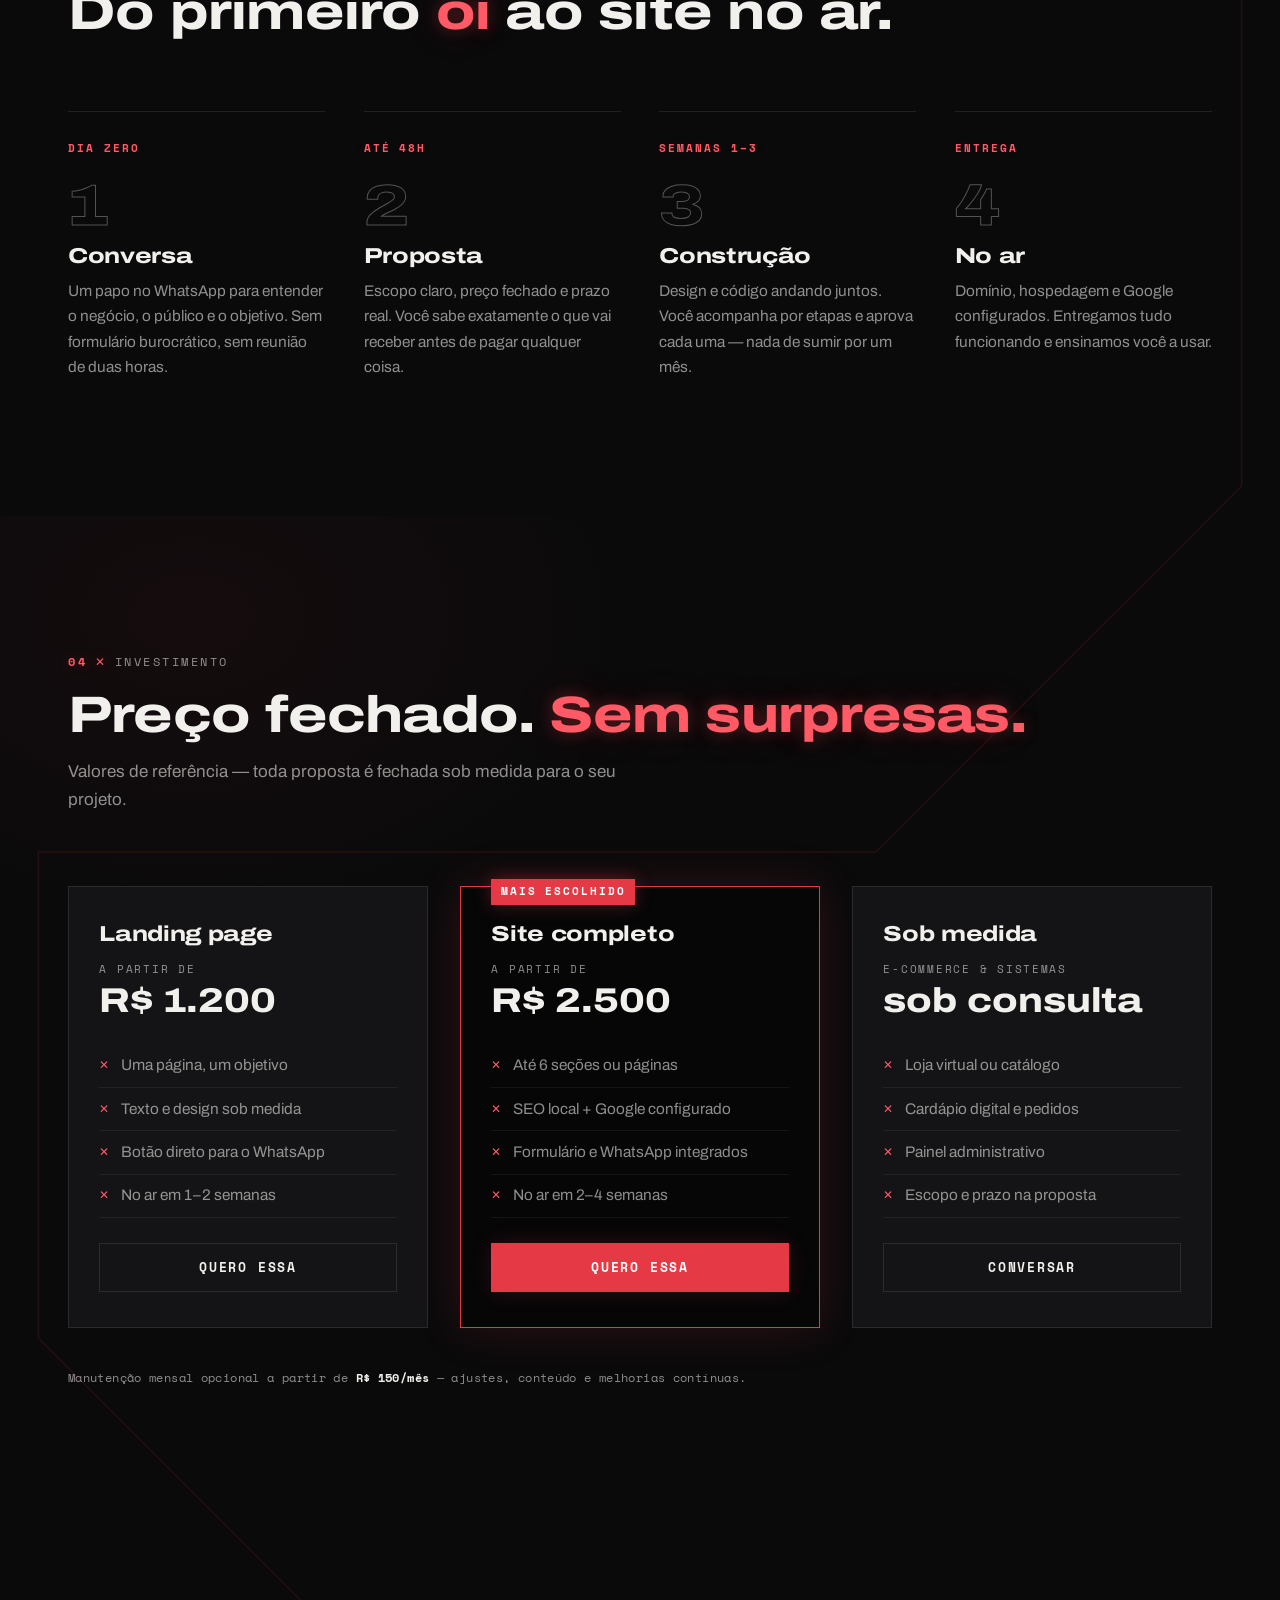
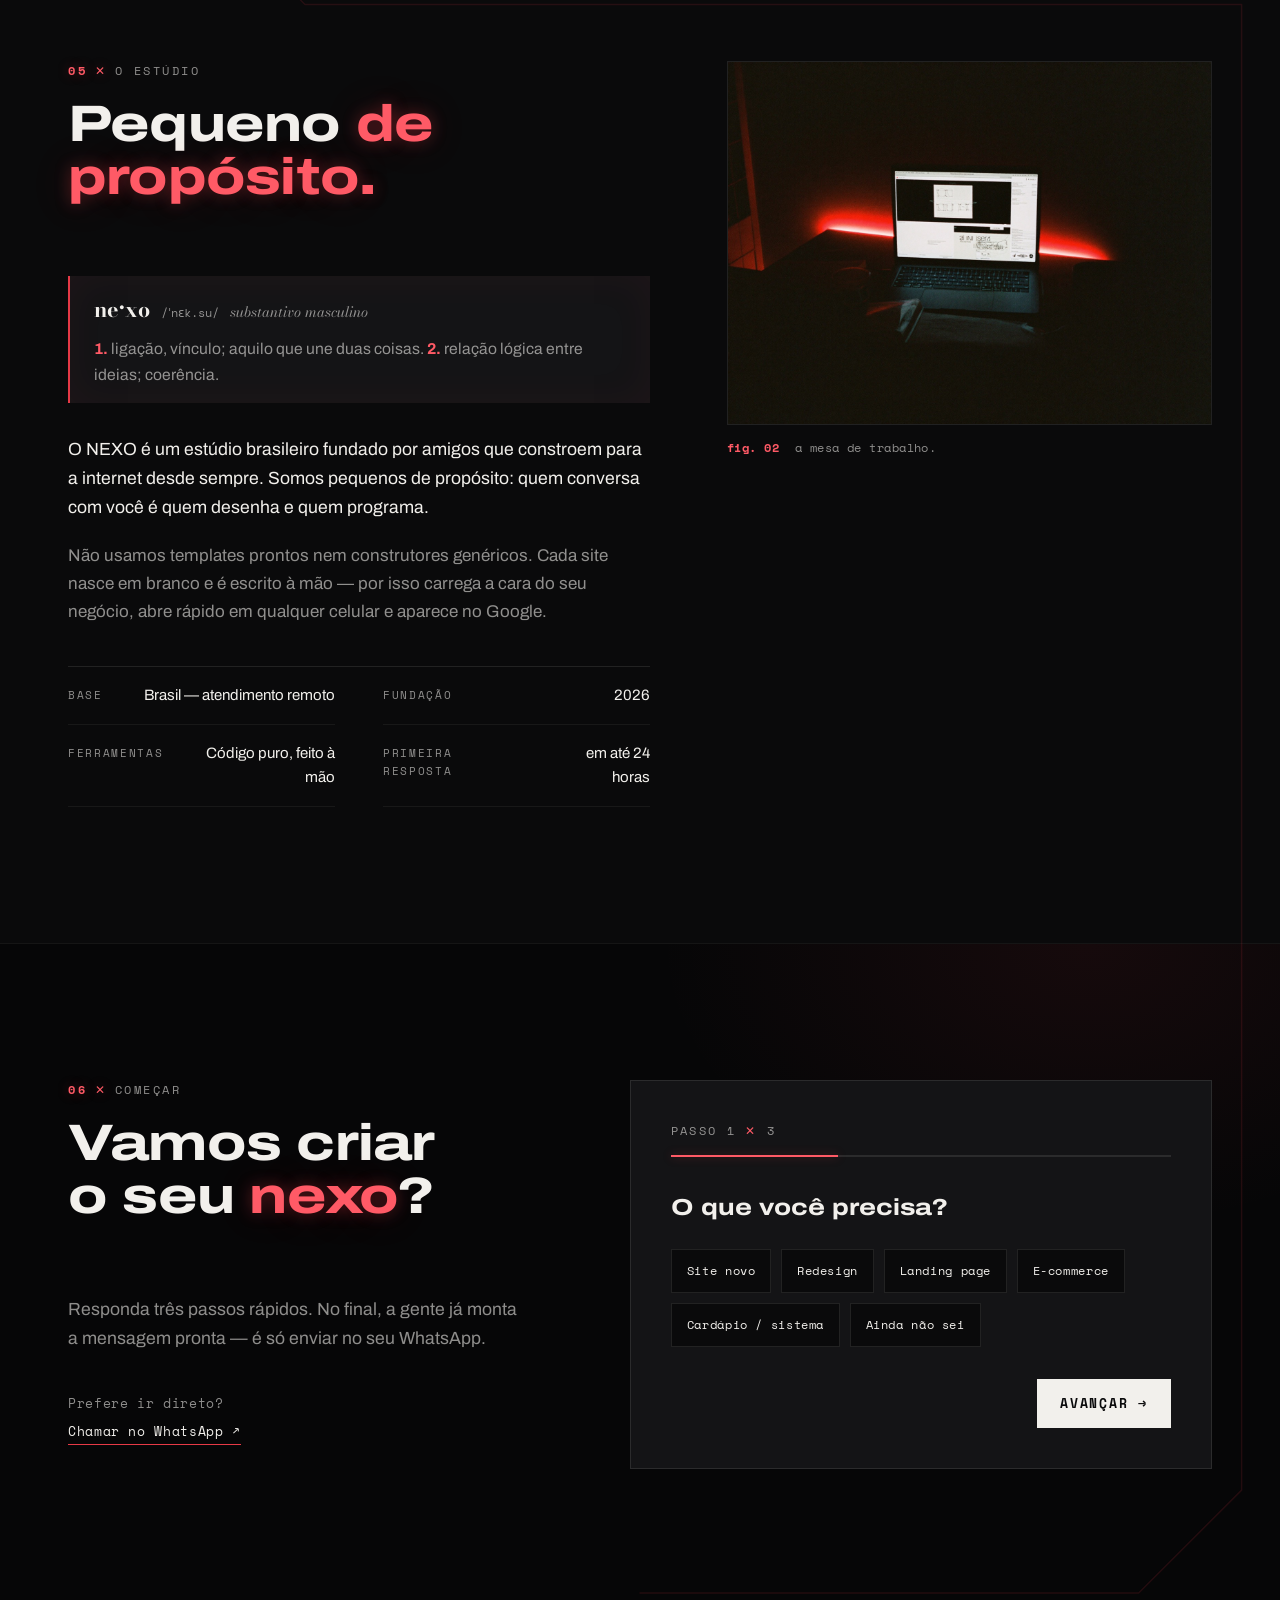
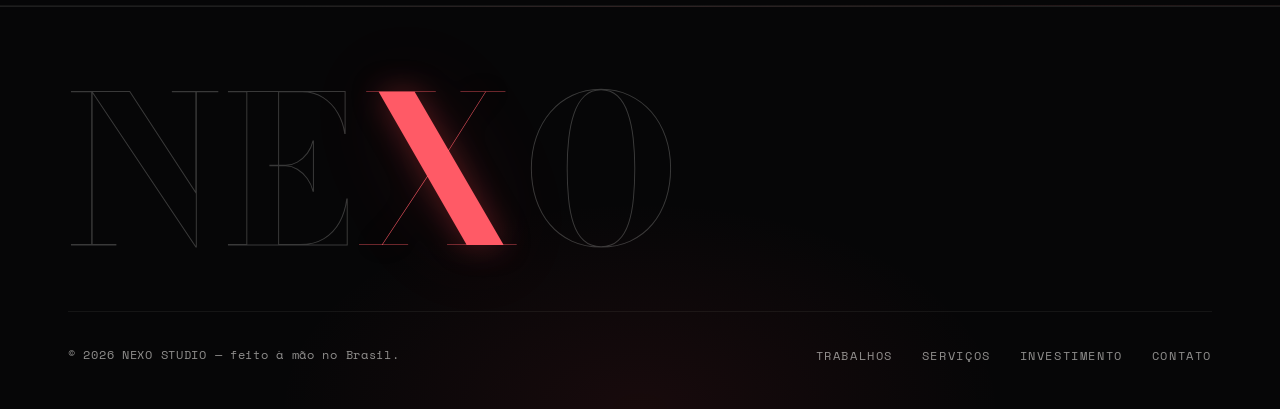
==== commit 2bf2079d: "Remove Brasa & Sal from portfolio Project retired — drop its work card, renumber the grid (5 cards)," ====
--- a/index.html
+++ b/index.html
@@ -117,7 +117,7 @@
         <div><dt>2–4 semanas</dt><dd>do briefing ao site no ar</dd></div>
         <div><dt>100% sob medida</dt><dd>zero templates prontos</dd></div>
         <div><dt>Até 48h</dt><dd>para receber sua proposta</dd></div>
-        <div><dt>6+ projetos</dt><dd>no ar e clicáveis</dd></div>
+        <div><dt>5+ projetos</dt><dd>no ar e clicáveis</dd></div>
       </dl>
     </section>
 
@@ -149,21 +149,10 @@
             </div>
           </a>
 
-          <a class="work-card is-wide reveal" href="https://caiomsi.github.io/Brasa-e-Sal/" target="_blank" rel="noopener">
-            <figure><img src="images/work-brasa-e-sal.jpg" alt="Sistema Brasa &amp; Sal: cardápio digital e painéis de cozinha em tempo real" width="1200" height="900" loading="lazy"></figure>
-            <div class="work-meta">
-              <span class="work-idx">02</span>
-              <h3>Brasa &amp; Sal</h3>
-              <p class="work-cat">Churrascaria <i>✕</i> Sistema de pedidos</p>
-              <p class="work-desc">Cardápio por QR code, comandas ao vivo na cozinha e fechamento de caixa — quando o site precisa trabalhar.</p>
-              <span class="work-go" aria-hidden="true">Visitar ↗</span>
-            </div>
-          </a>
-
           <a class="work-card reveal" href="https://caiomsi.github.io/Verso-Coffee/" target="_blank" rel="noopener">
             <figure><img src="images/work-verso-coffee.jpg" alt="Site editorial escuro da torrefação Verso Coffee" width="1200" height="900" loading="lazy"></figure>
             <div class="work-meta">
-              <span class="work-idx">03</span>
+              <span class="work-idx">02</span>
               <h3>Verso Coffee</h3>
               <p class="work-cat">Cafeteria <i>✕</i> Editorial</p>
               <p class="work-desc">Torrefação com estética de página impressa — escuro, cobre e tipografia.</p>
@@ -174,7 +163,7 @@
           <a class="work-card reveal" href="https://maplenbean.caiomsi.com" target="_blank" rel="noopener">
             <figure><img src="images/work-maple-and-bean.jpg" alt="Site acolhedor da cafeteria Maple &amp; Bean" width="1200" height="900" loading="lazy"></figure>
             <div class="work-meta">
-              <span class="work-idx">04</span>
+              <span class="work-idx">03</span>
               <h3>Maple &amp; Bean</h3>
               <p class="work-cat">Cafeteria <i>✕</i> Institucional</p>
               <p class="work-desc">Presença completa para uma cafeteria de bairro — cardápio, história e localização.</p>
@@ -185,7 +174,7 @@
           <a class="work-card reveal" href="https://caiomsi.github.io/PhotoFolio/" target="_blank" rel="noopener">
             <figure><img src="images/work-photofolio.jpg" alt="Portfólio cinematográfico escuro da fotógrafa Iris Vance" width="1200" height="900" loading="lazy"></figure>
             <div class="work-meta">
-              <span class="work-idx">05</span>
+              <span class="work-idx">04</span>
               <h3>PhotoFolio</h3>
               <p class="work-cat">Fotografia <i>✕</i> Portfólio</p>
               <p class="work-desc">Galeria cinematográfica com proteção de imagem de ponta a ponta.</p>
@@ -196,7 +185,7 @@
           <a class="work-card reveal" href="https://caiomsi.github.io/BluePipe-Plumbing/" target="_blank" rel="noopener">
             <figure><img src="images/work-bluepipe.jpg" alt="Site industrial da encanadora BluePipe Plumbing" width="1200" height="900" loading="lazy"></figure>
             <div class="work-meta">
-              <span class="work-idx">06</span>
+              <span class="work-idx">05</span>
               <h3>BluePipe</h3>
               <p class="work-cat">Serviços <i>✕</i> Institucional</p>
               <p class="work-desc">Site direto ao ponto para quem resolve emergência — orçamento em um toque.</p>
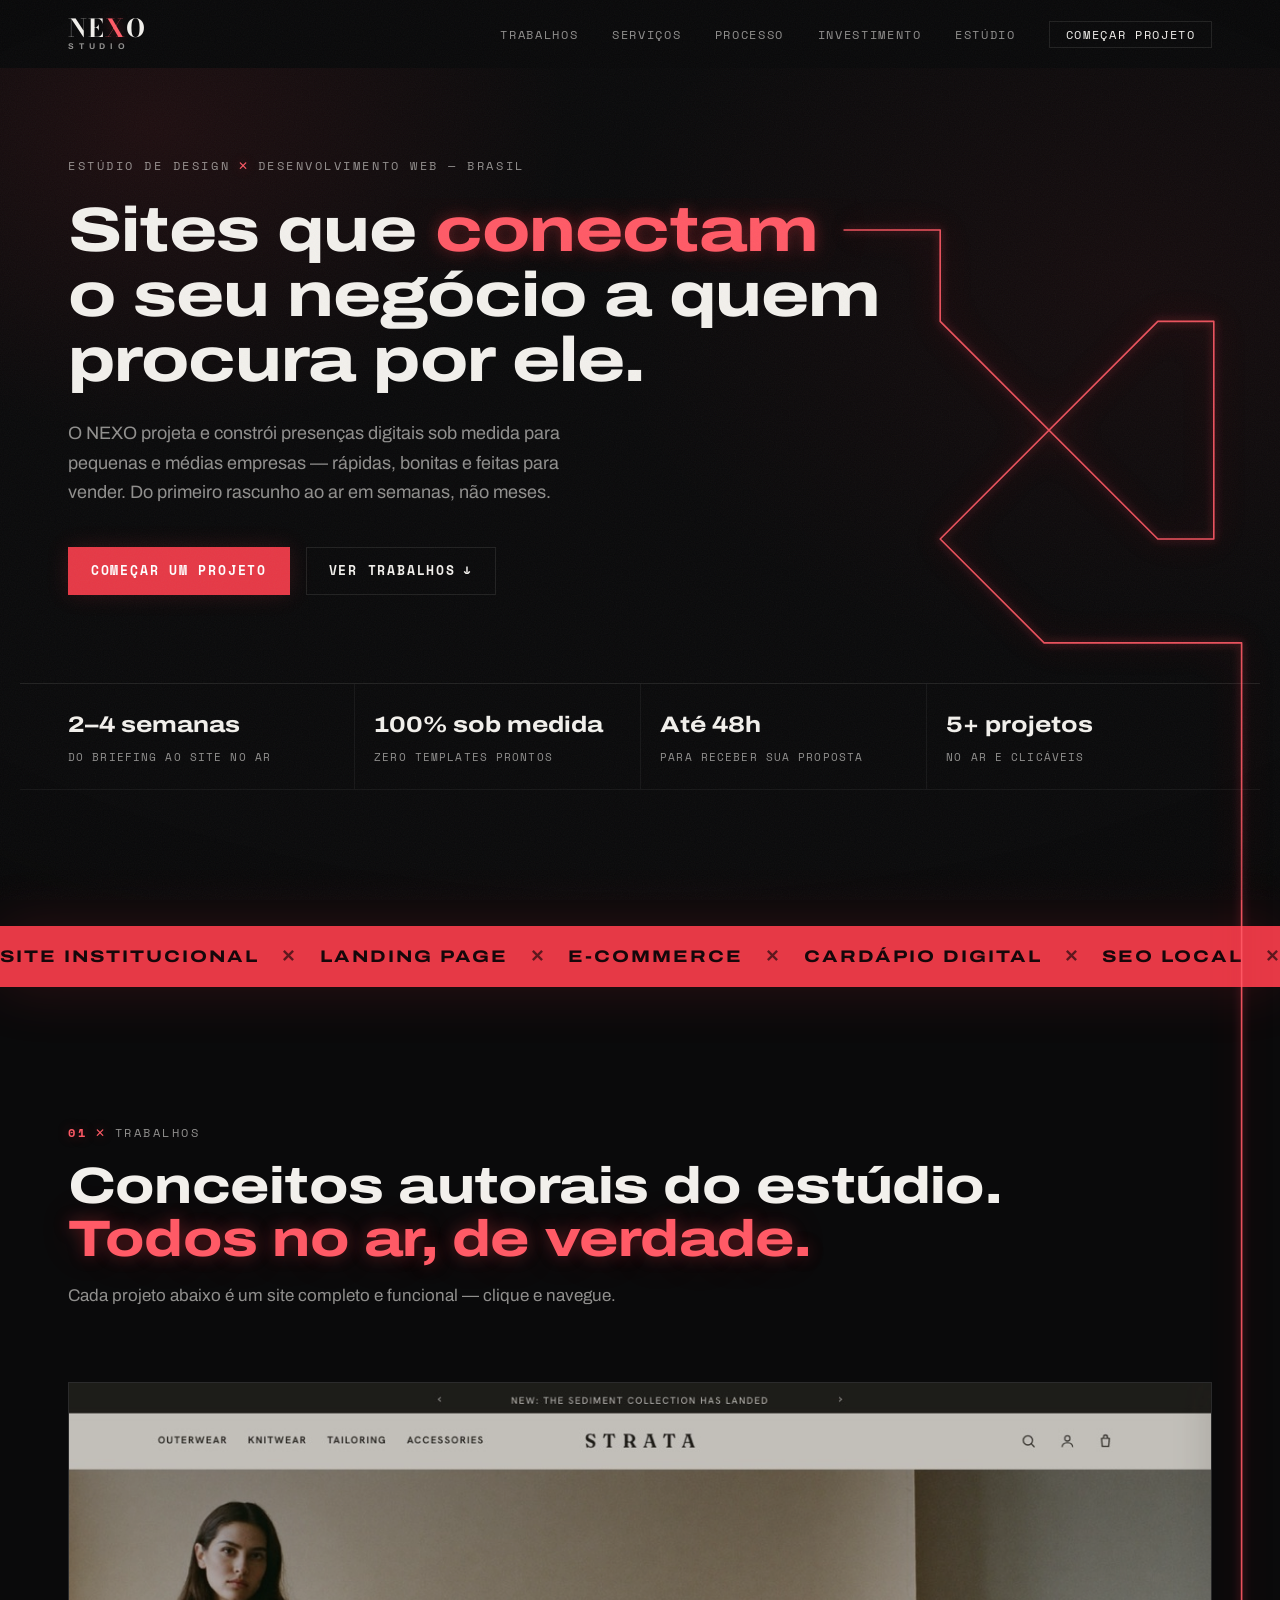
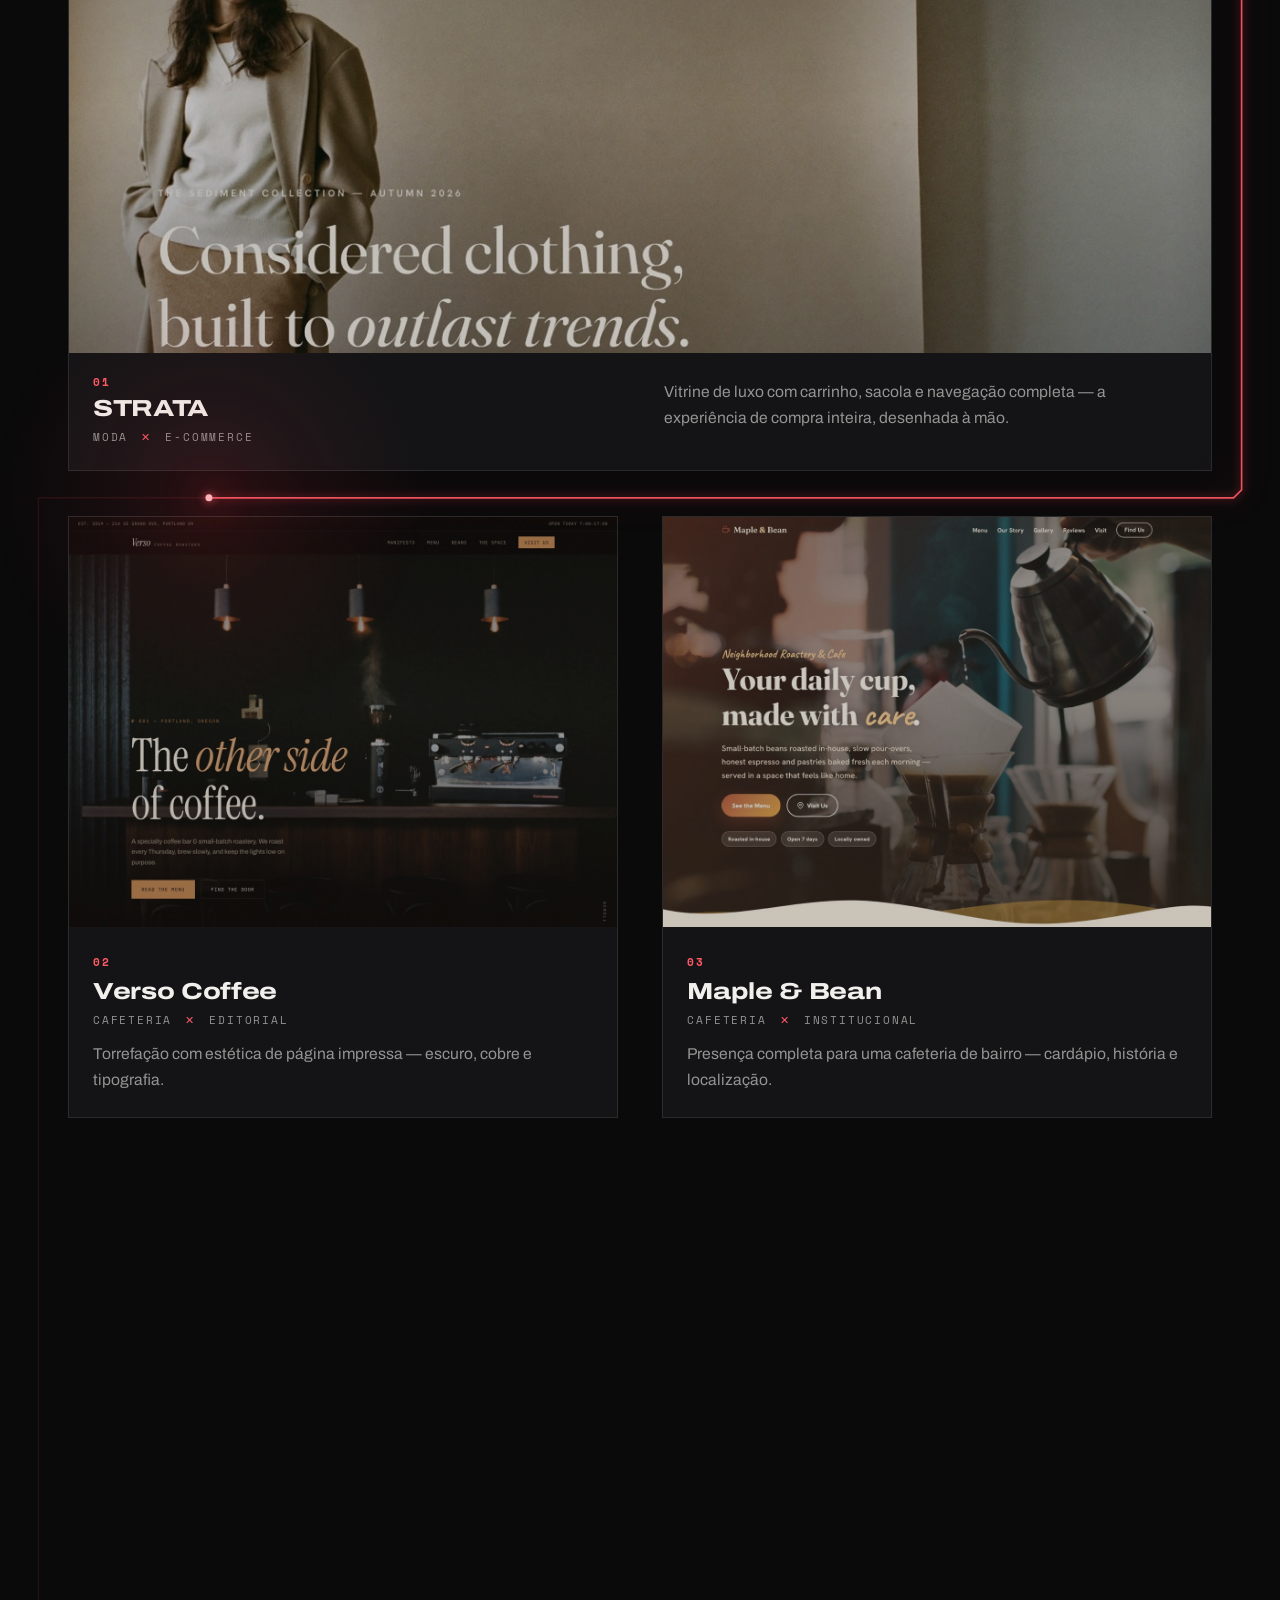
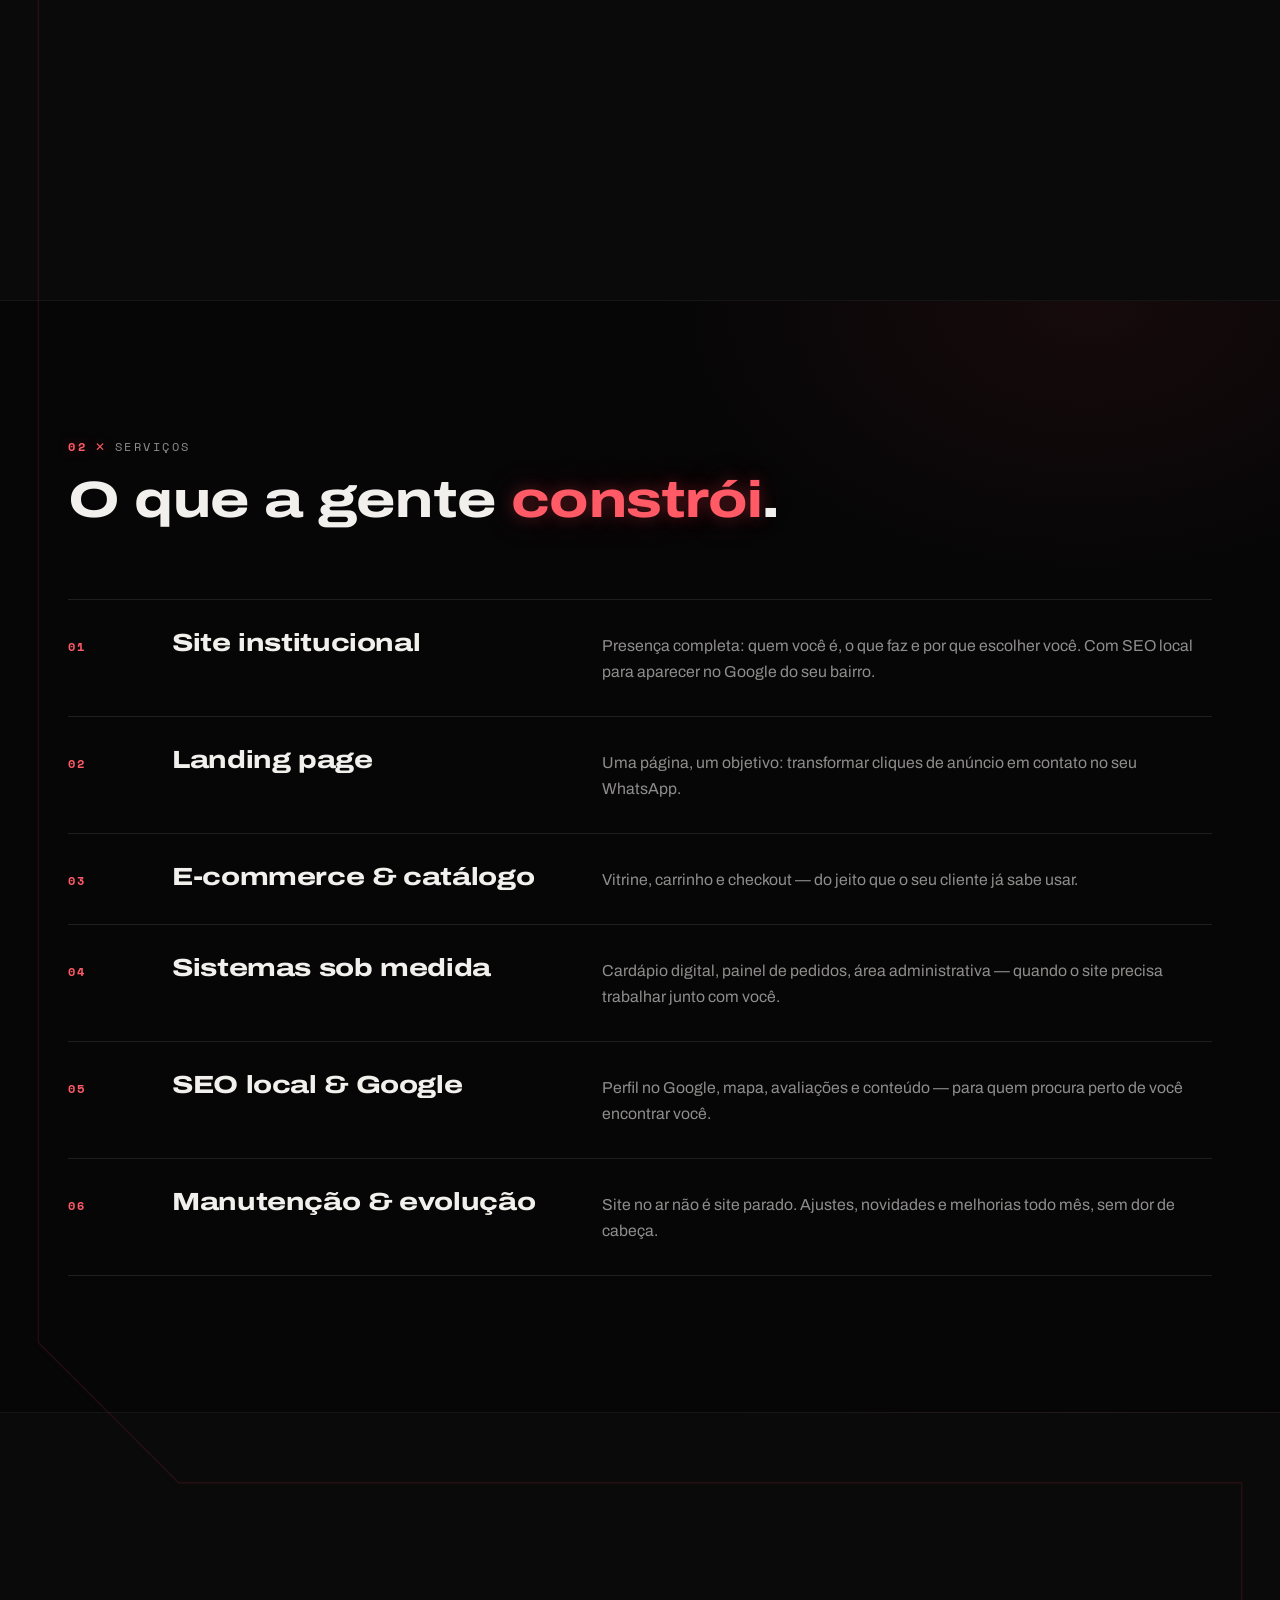
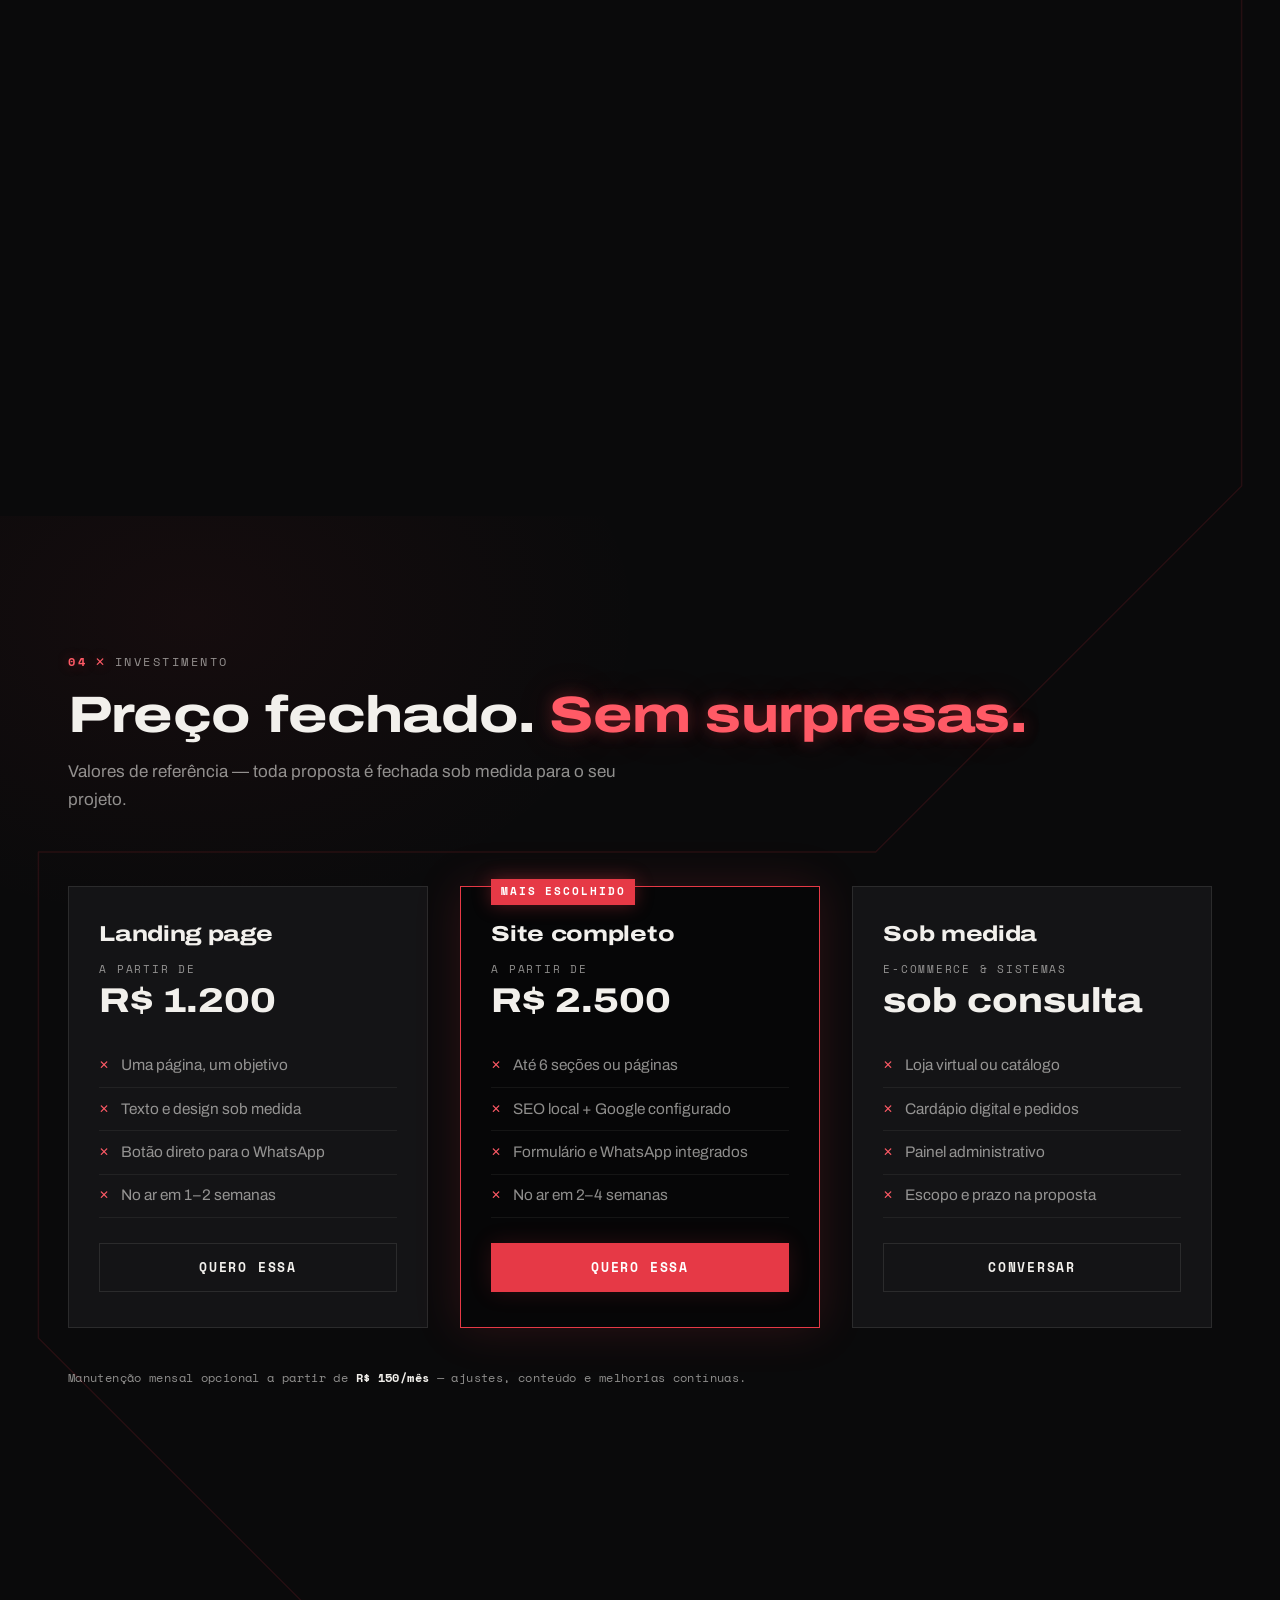
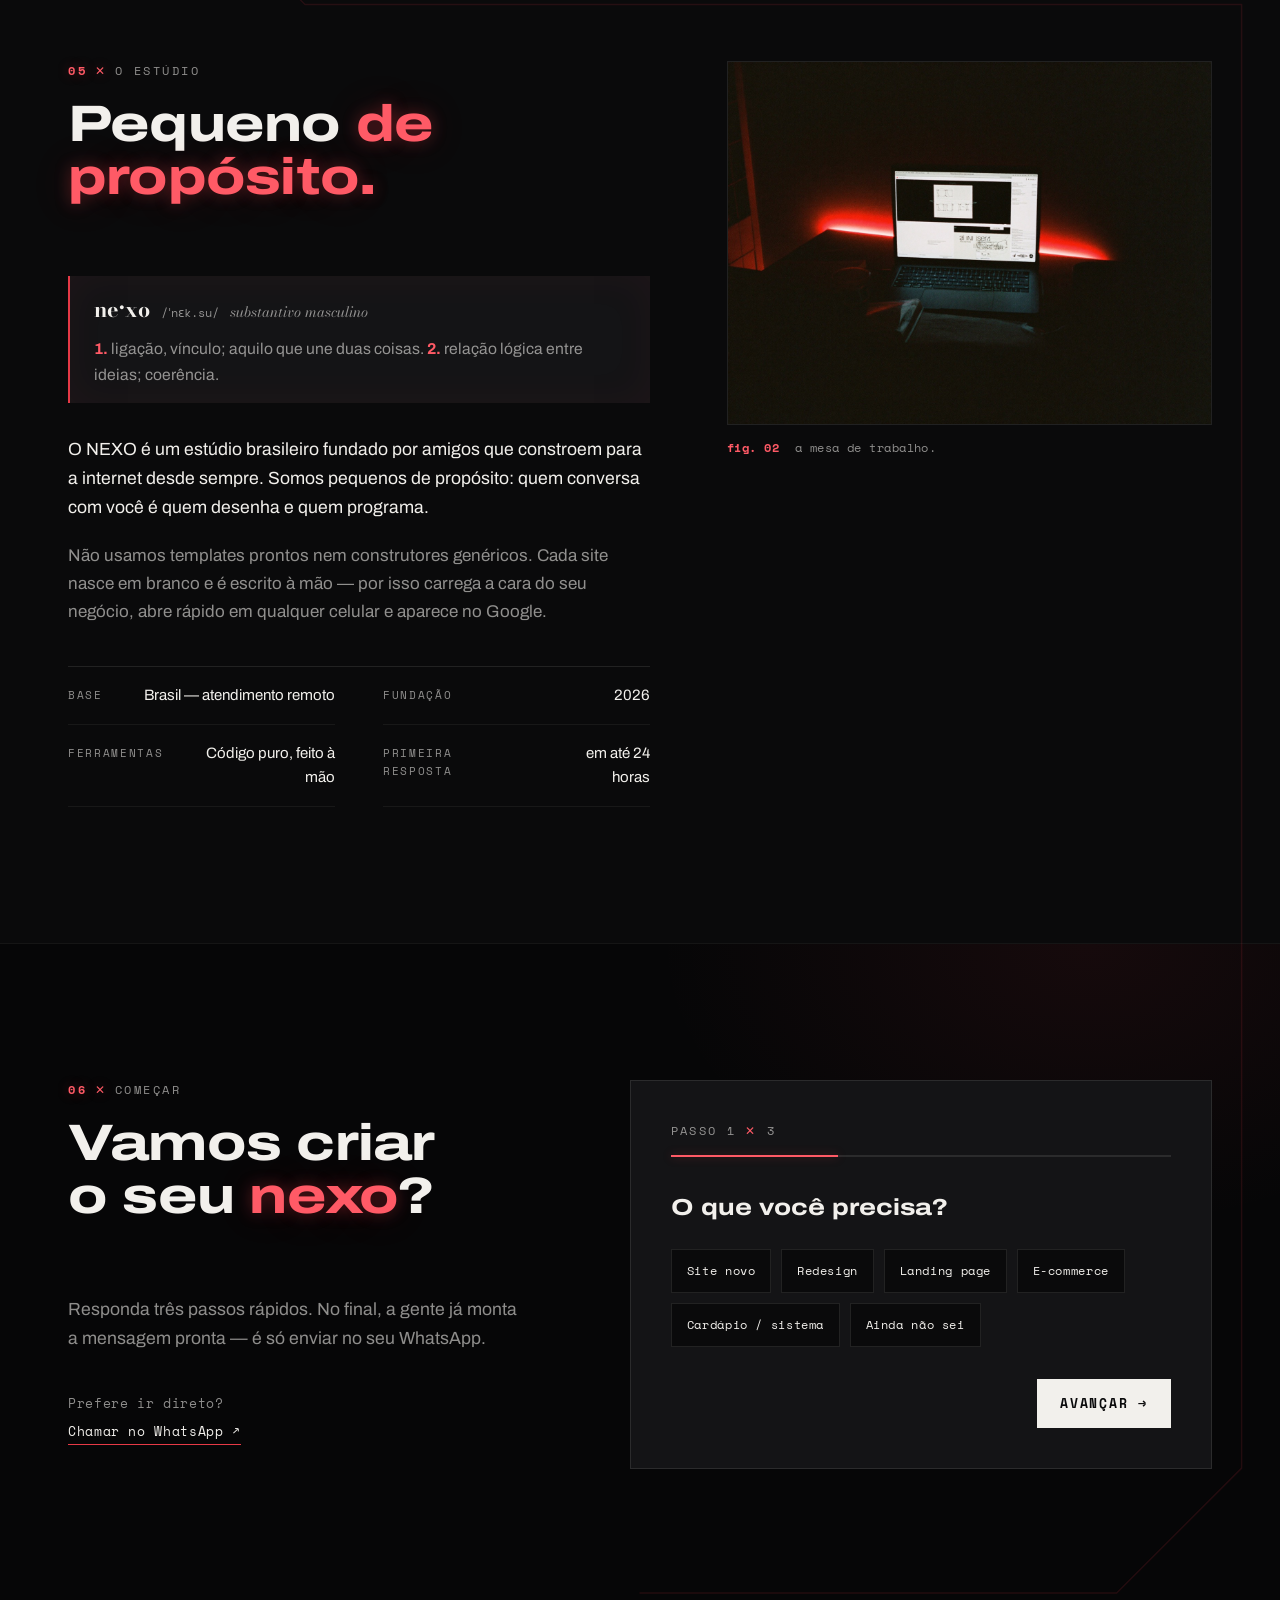
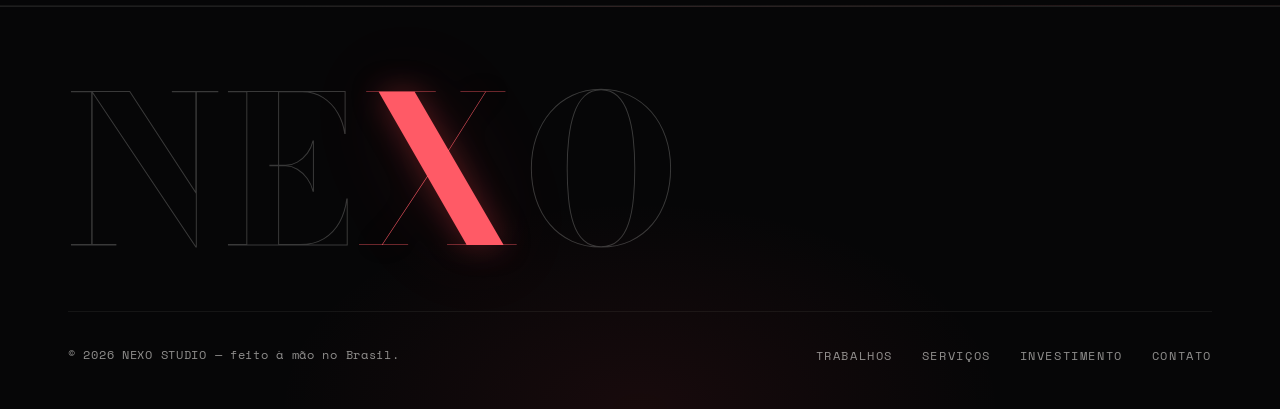
==== commit a452adf4: "Point canonical/OG/JSON-LD URLs at the new custom domain The CNAME for nexostudioudi.com.br just wen" ====
--- a/index.html
+++ b/index.html
@@ -8,7 +8,7 @@
   <meta name="author" content="NEXO STUDIO">
   <meta name="robots" content="index, follow">
   <meta name="theme-color" content="#0a0a0b">
-  <link rel="canonical" href="https://caiomsi.github.io/NEXO-Studio/">
+  <link rel="canonical" href="https://nexostudioudi.com.br/">
 
   <!-- Open Graph -->
   <meta property="og:type" content="website">
@@ -16,15 +16,15 @@
   <meta property="og:locale" content="pt_BR">
   <meta property="og:title" content="NEXO STUDIO — Design &amp; Desenvolvimento Web sob medida">
   <meta property="og:description" content="Sites que conectam o seu negócio a quem procura por ele. Institucional, landing pages, e-commerce e sistemas — do rascunho ao ar em semanas.">
-  <meta property="og:url" content="https://caiomsi.github.io/NEXO-Studio/">
-  <meta property="og:image" content="https://caiomsi.github.io/NEXO-Studio/images/nexo-og.jpg">
+  <meta property="og:url" content="https://nexostudioudi.com.br/">
+  <meta property="og:image" content="https://nexostudioudi.com.br/images/nexo-og.jpg">
   <meta property="og:image:alt" content="NEXO STUDIO — wordmark com X vermelho luminoso sobre fundo preto">
 
   <!-- Twitter -->
   <meta name="twitter:card" content="summary_large_image">
   <meta name="twitter:title" content="NEXO STUDIO — Design &amp; Desenvolvimento Web sob medida">
   <meta name="twitter:description" content="Sites que conectam o seu negócio a quem procura por ele.">
-  <meta name="twitter:image" content="https://caiomsi.github.io/NEXO-Studio/images/nexo-og.jpg">
+  <meta name="twitter:image" content="https://nexostudioudi.com.br/images/nexo-og.jpg">
 
   <link rel="icon" type="image/svg+xml" href="favicon.svg">
 
@@ -41,8 +41,8 @@
     "@type": "ProfessionalService",
     "name": "NEXO STUDIO",
     "description": "Estúdio brasileiro de design e desenvolvimento web: sites institucionais, landing pages, e-commerce e sistemas sob medida.",
-    "url": "https://caiomsi.github.io/NEXO-Studio/",
-    "image": "https://caiomsi.github.io/NEXO-Studio/images/nexo-og.jpg",
+    "url": "https://nexostudioudi.com.br/",
+    "image": "https://nexostudioudi.com.br/images/nexo-og.jpg",
     "areaServed": { "@type": "Country", "name": "Brasil" },
     "serviceType": ["Web design", "Desenvolvimento de sites", "Landing pages", "E-commerce", "SEO local"],
     "priceRange": "R$",
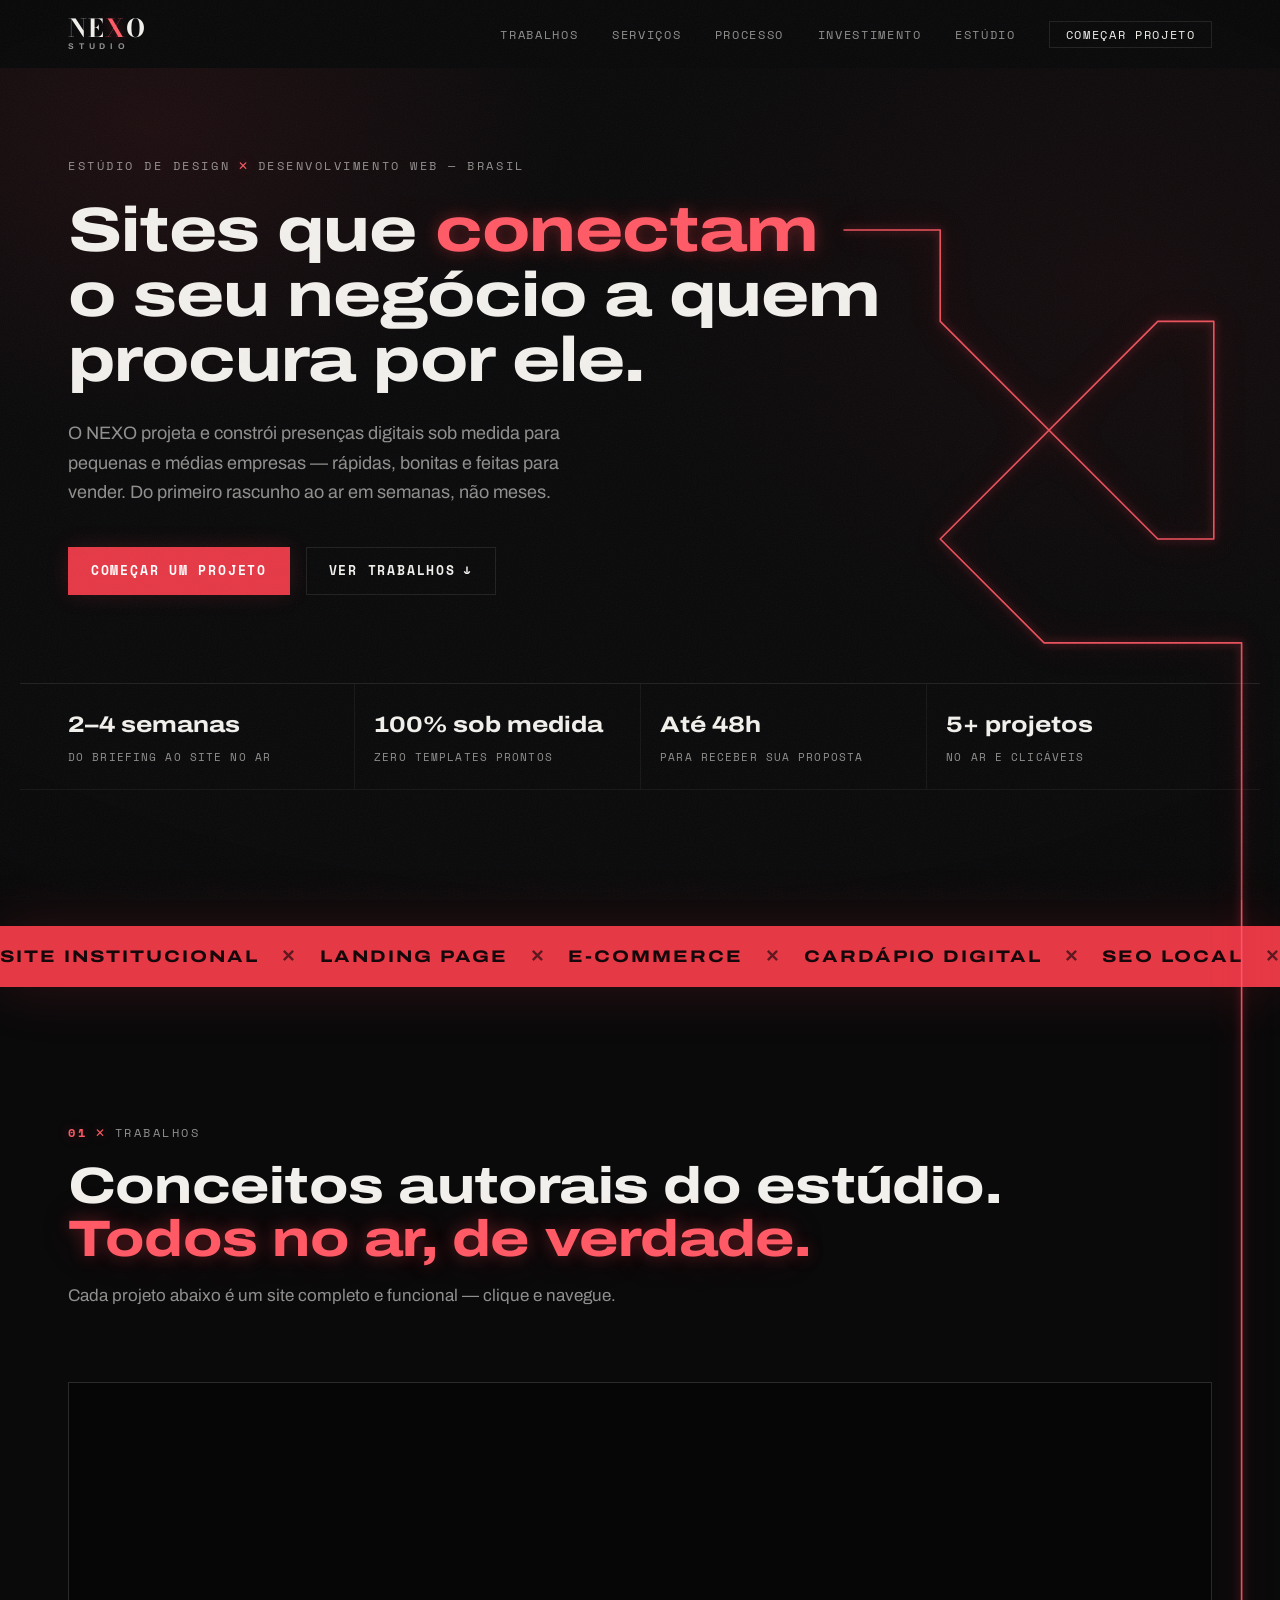
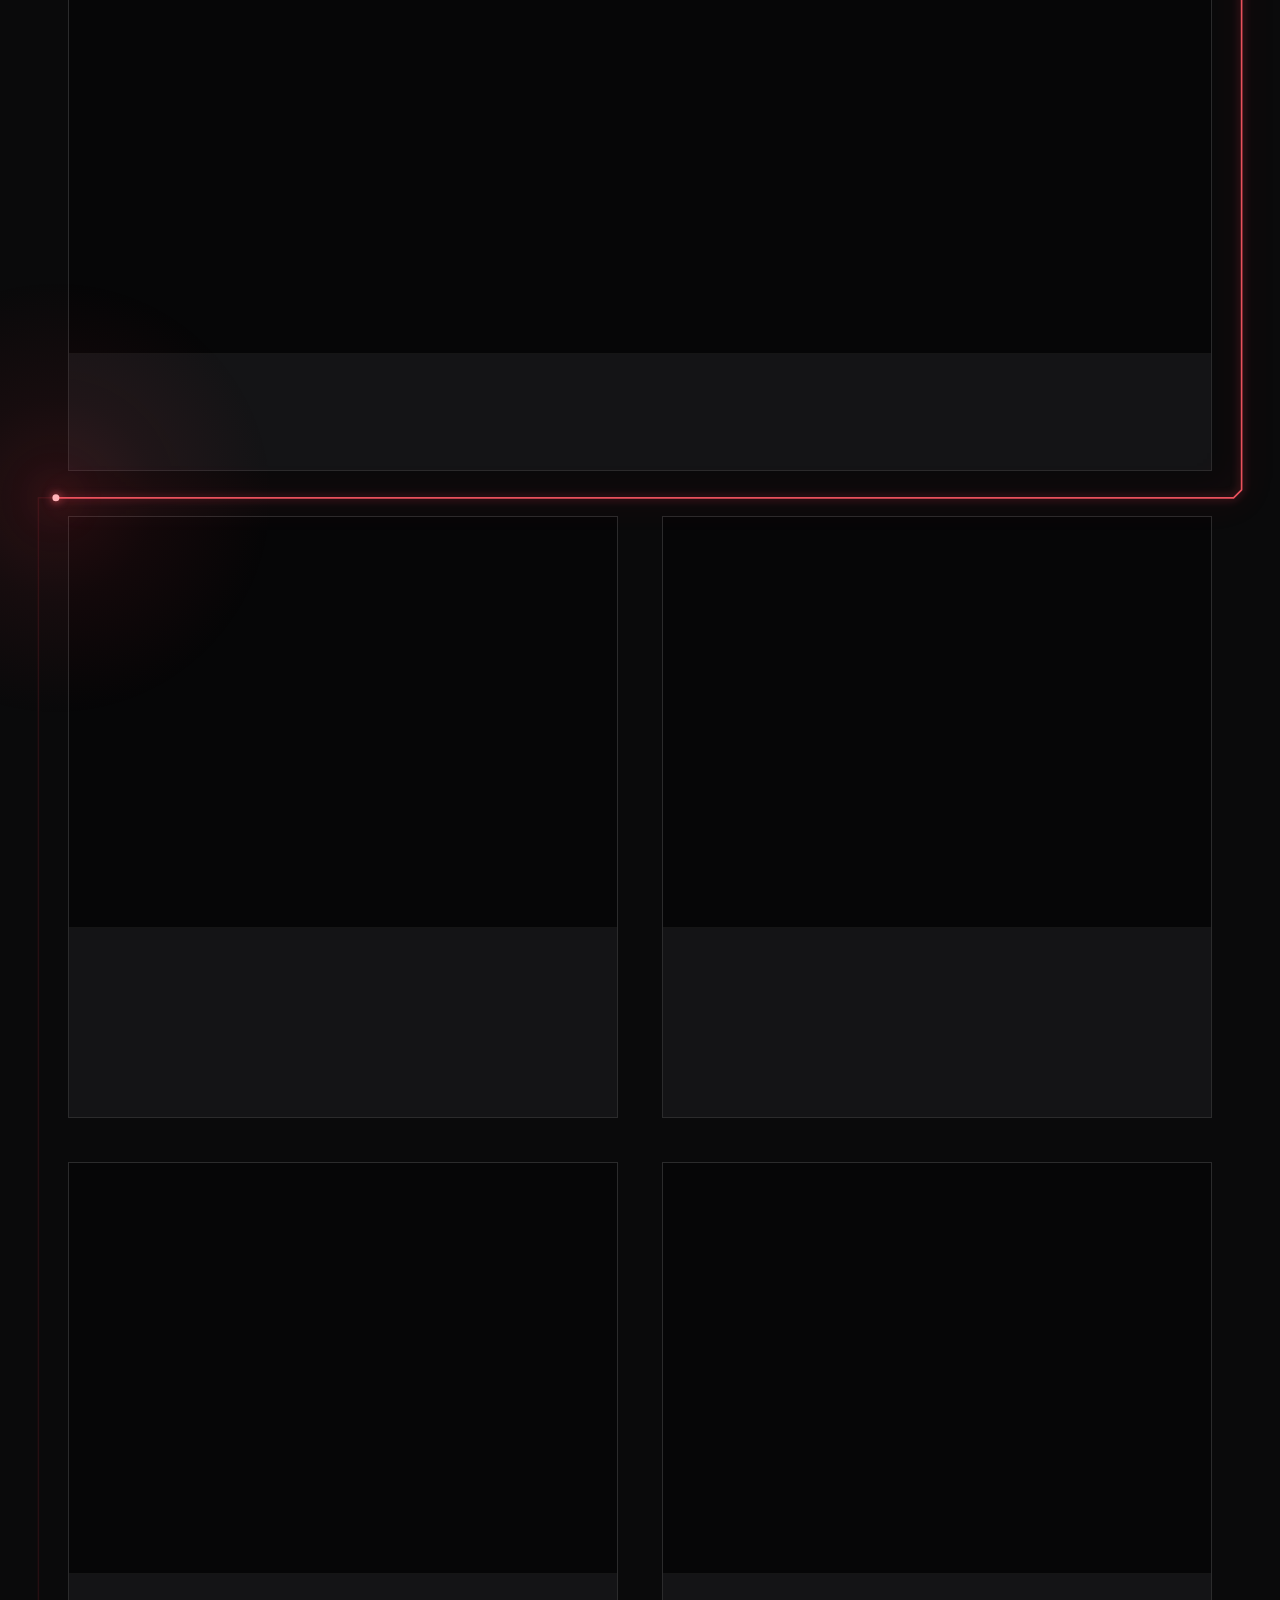
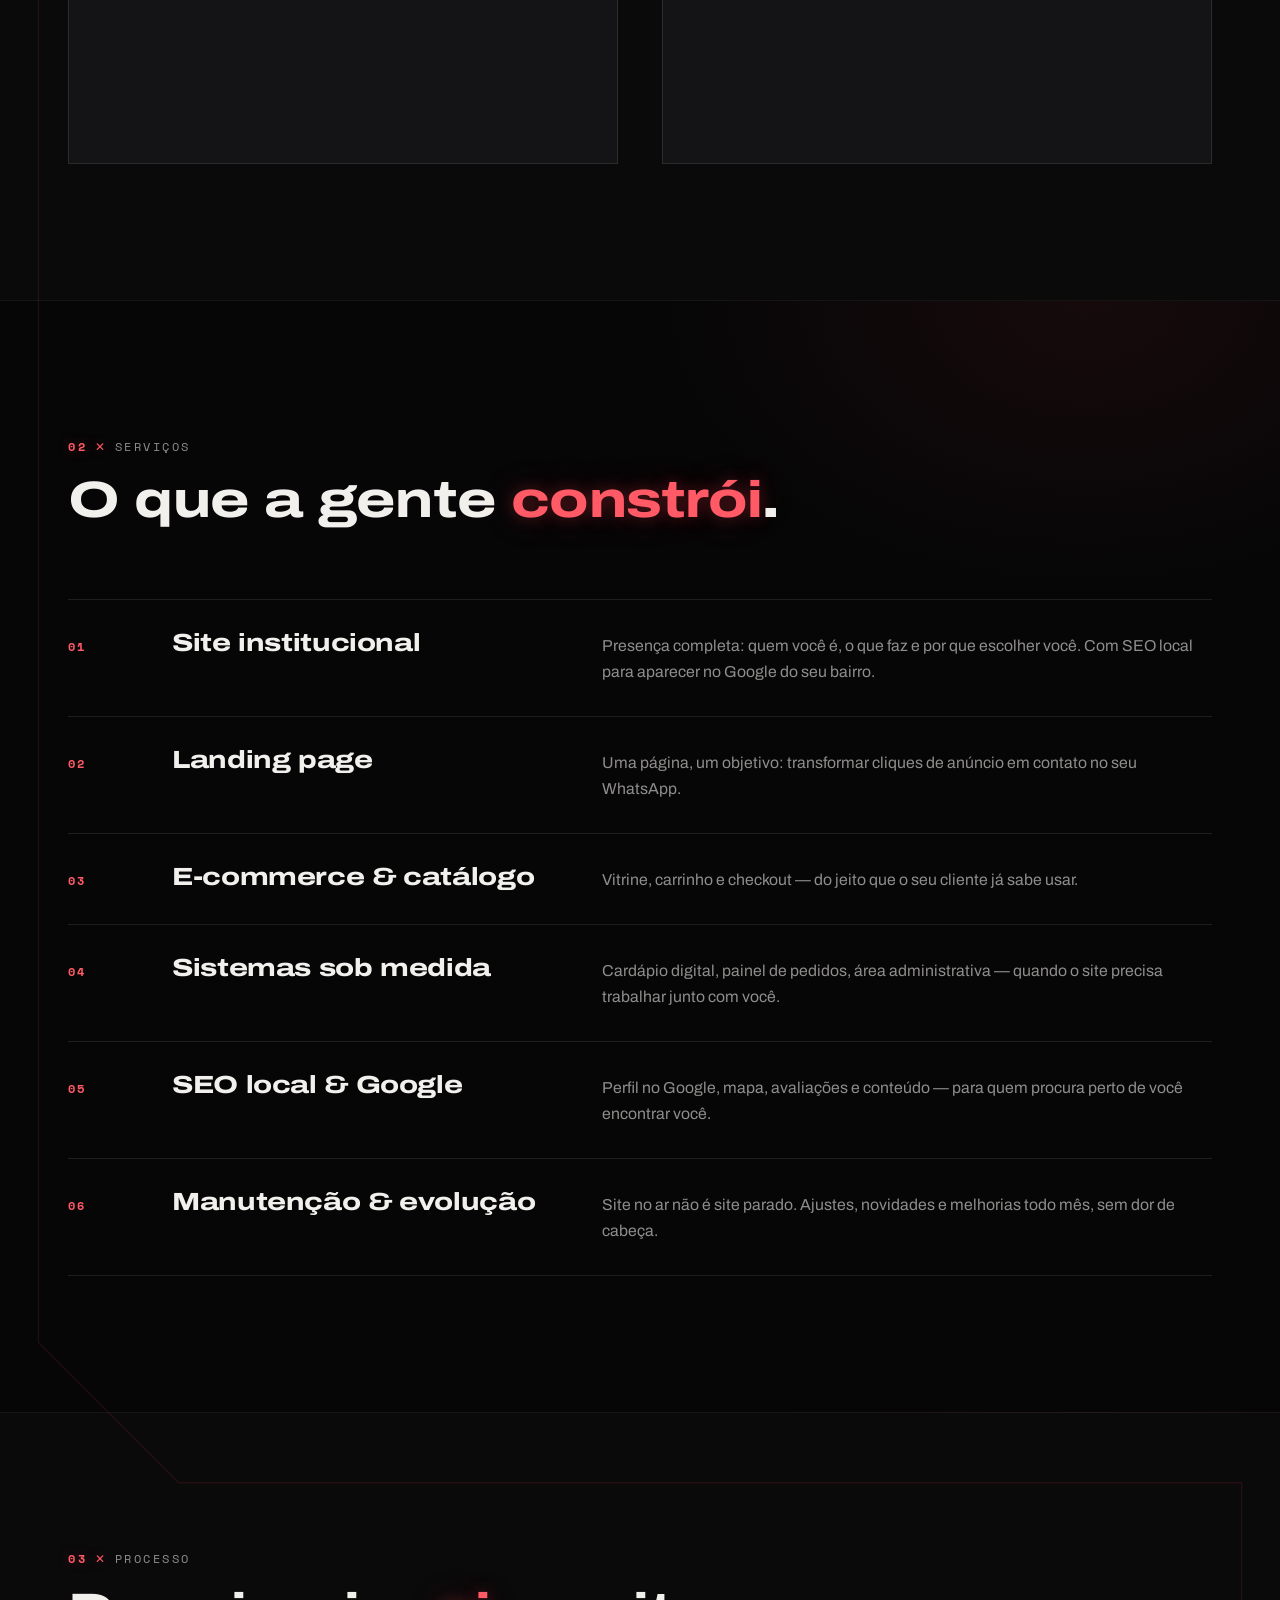
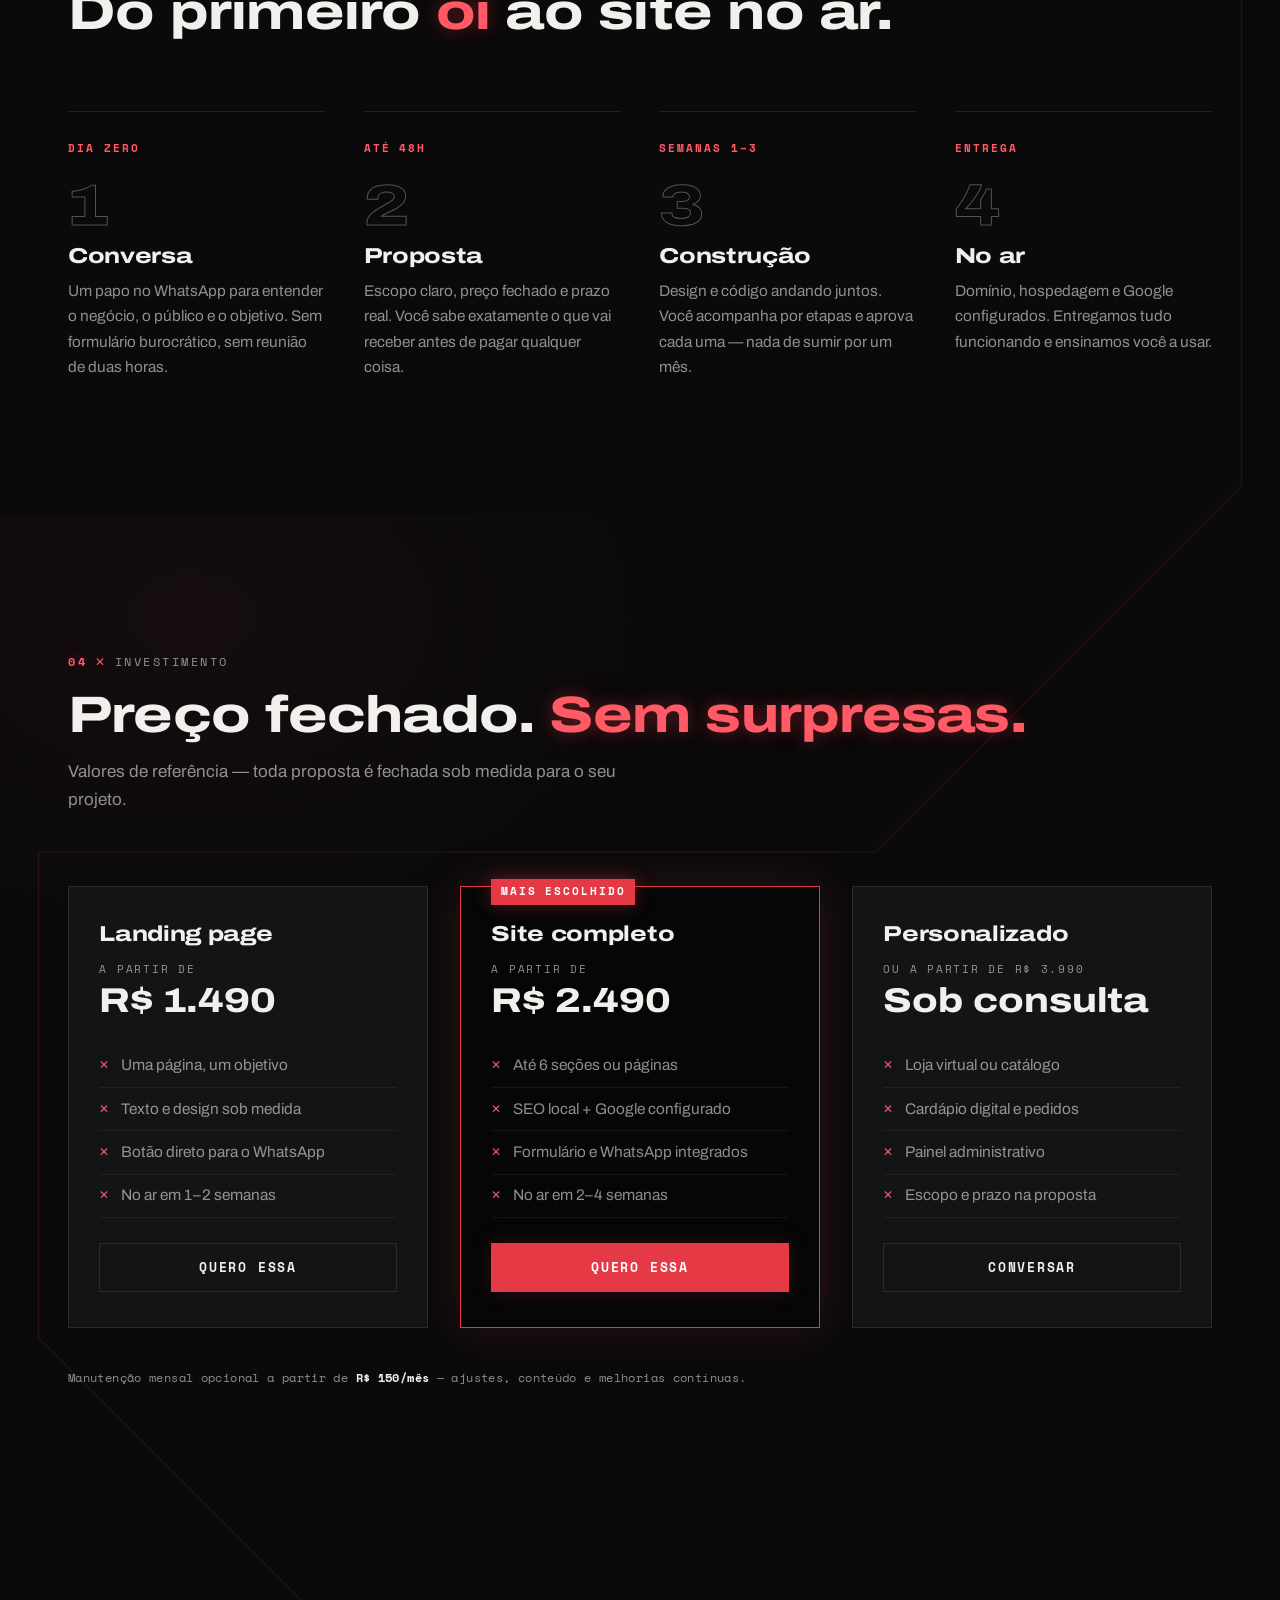
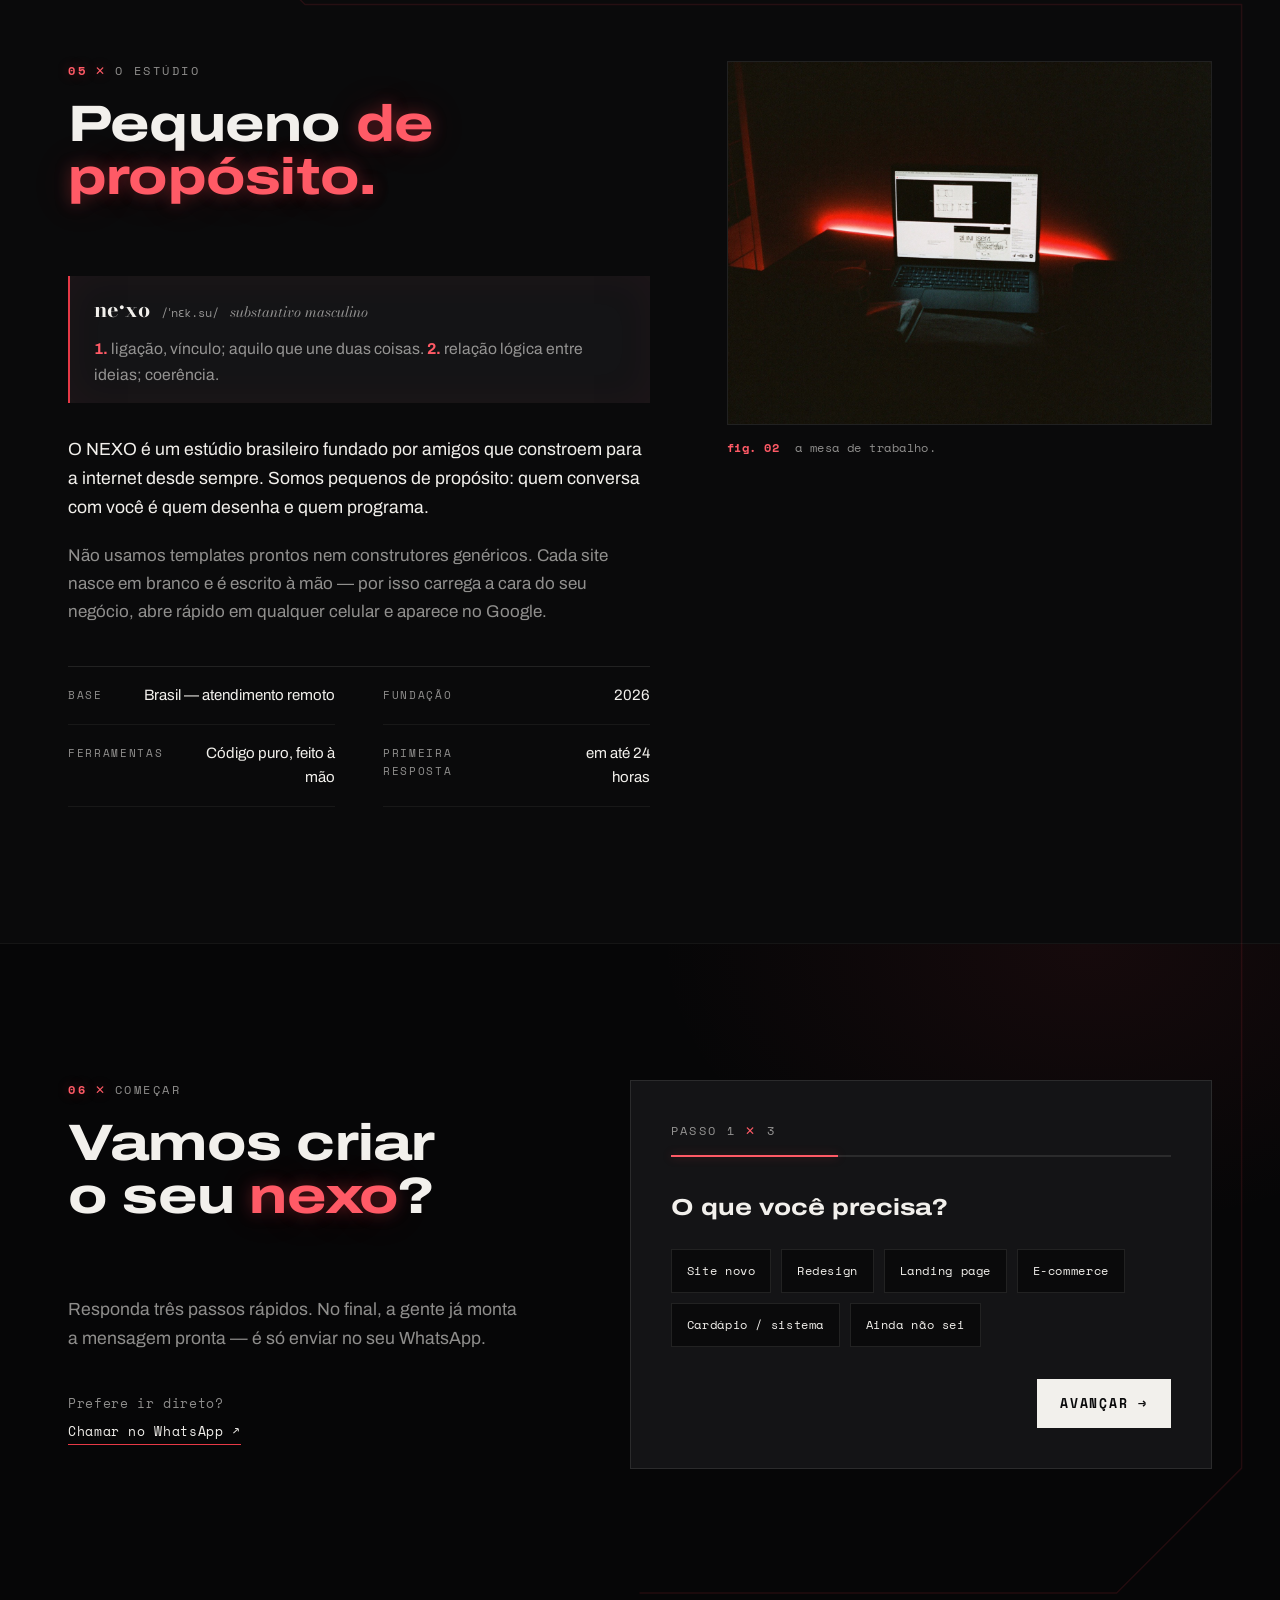
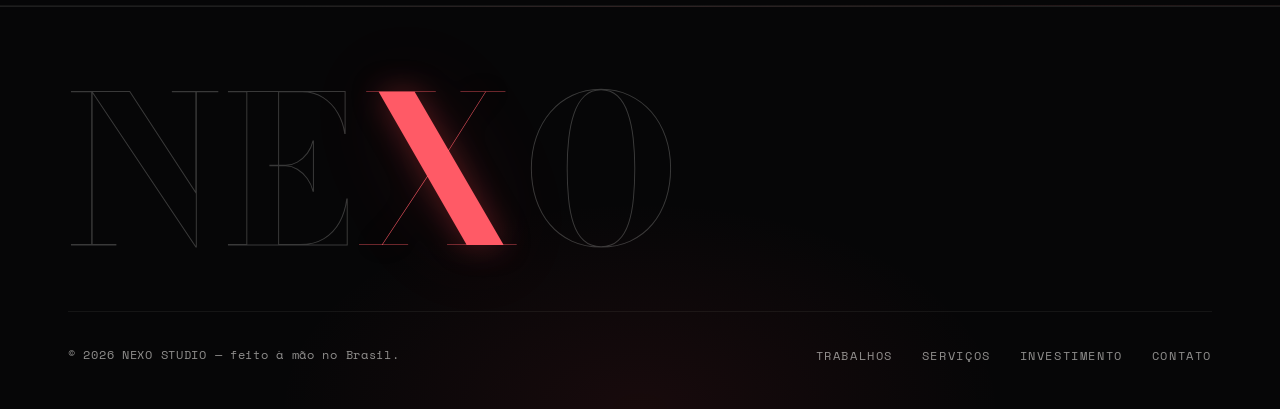
==== commit 8063c929: "Preços reais no investimento Landing page R$ 1.490, Site completo R$ 2.490, Personalizado (antes "So" ====
--- a/index.html
+++ b/index.html
@@ -285,11 +285,10 @@
           <p class="section-sub">Valores de referência — toda proposta é fechada sob medida para o seu projeto.</p>
         </header>
 
-        <!-- PREÇOS PLACEHOLDER: ajustar valores reais antes de divulgar -->
         <div class="price-grid">
           <article class="price-card reveal">
             <h3>Landing page</h3>
-            <p class="price"><span class="from">a partir de</span>R$&nbsp;1.200</p>
+            <p class="price"><span class="from">a partir de</span>R$&nbsp;1.490</p>
             <ul>
               <li>Uma página, um objetivo</li>
               <li>Texto e design sob medida</li>
@@ -302,7 +301,7 @@
           <article class="price-card is-featured reveal">
             <p class="flag">Mais escolhido</p>
             <h3>Site completo</h3>
-            <p class="price"><span class="from">a partir de</span>R$&nbsp;2.500</p>
+            <p class="price"><span class="from">a partir de</span>R$&nbsp;2.490</p>
             <ul>
               <li>Até 6 seções ou páginas</li>
               <li>SEO local + Google configurado</li>
@@ -313,8 +312,8 @@
           </article>
 
           <article class="price-card reveal">
-            <h3>Sob medida</h3>
-            <p class="price"><span class="from">e-commerce &amp; sistemas</span>sob consulta</p>
+            <h3>Personalizado</h3>
+            <p class="price"><span class="from">ou a partir de R$&nbsp;3.990</span>Sob consulta</p>
             <ul>
               <li>Loja virtual ou catálogo</li>
               <li>Cardápio digital e pedidos</li>
